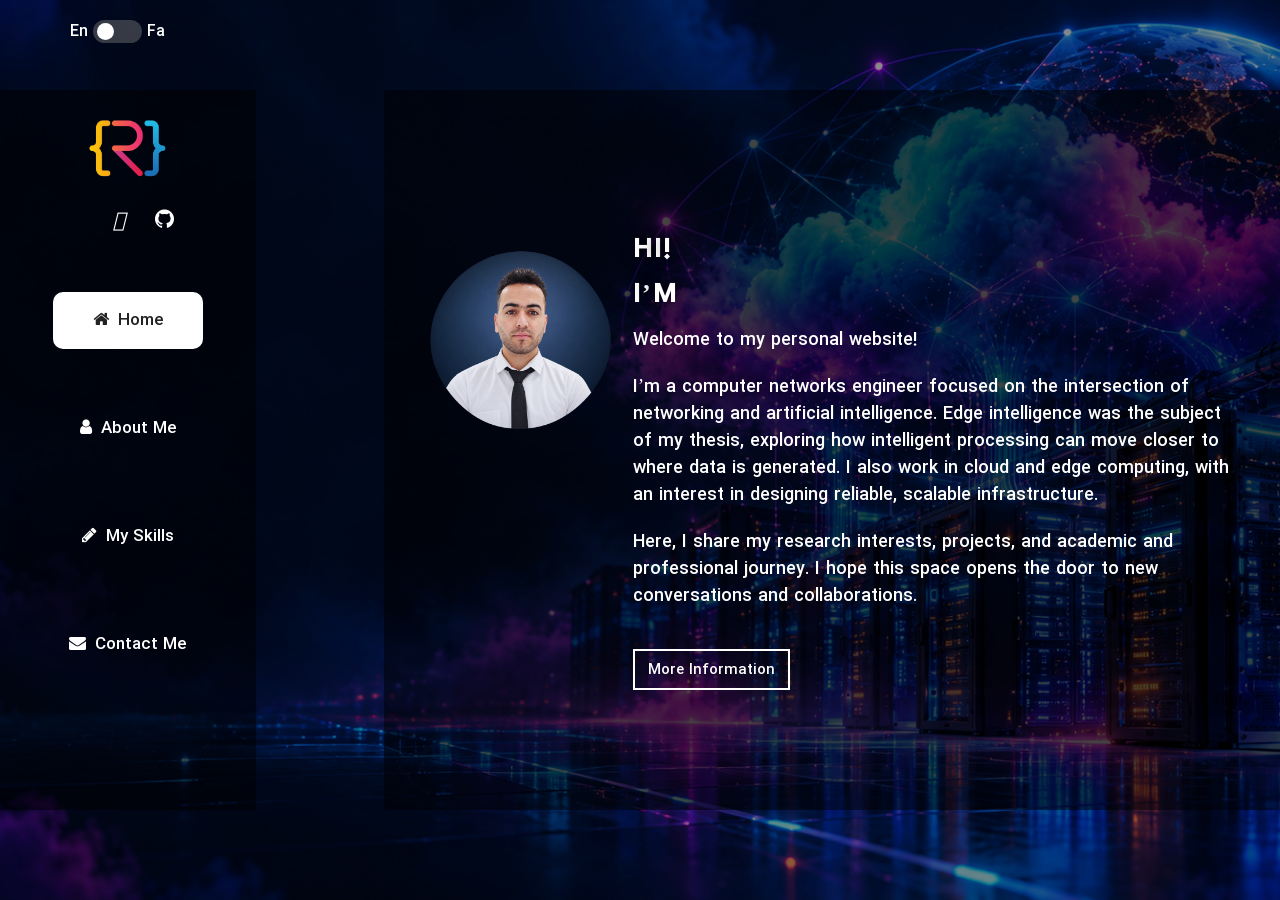
==== index.html @ 9a4eeeda "Publish bilingual personal website" ====
<!DOCTYPE html>
<html lang="en">
  <head>
    <meta charset="utf-8" />
    <meta http-equiv="X-UA-Compatible" content="IE=edge,chrome=1" />
    <title>Reza Mohammadvand</title>
    <meta name="description" content="The personal website of Reza Mohammadvand, a computer networks engineer focused on networking, artificial intelligence, cloud computing, and edge computing." />
    <meta name="author" content="Reza Mohammadvand">
    <meta name="keywords" content="web developer,web design,programmer,front end,reza mohammadvand,رضا محمدوند,طراحی وب ,توسعه دهنده وب ,مهندس کامپیوتر ,برنامه نویس ">
    <meta name="viewport" content="width=device-width, initial-scale=1" />
    <link rel="icon" href="img/Logo.png" />
    <link rel="stylesheet" href="Sample_works/07-jobboard/Icons/css/all.min.css" />
    <link rel="stylesheet" href="css/bootstrap.min.css" />
    <link rel="stylesheet" href="css/progresscircle.css">
    <link rel="stylesheet" href="css/bootstrap-theme.min.css" />
    <link rel="stylesheet" href="css/fontAwesome.css" />
    <link rel="stylesheet" href="css/templatemo-main.css" />
    <link rel="stylesheet" href="css/english.css" />
    <link href="https://fonts.googleapis.com/css?family=Open+Sans:300,400,600,700,800" rel="stylesheet"/>
    <script src="js/vendor/modernizr-2.8.3-respond-1.4.2.min.js"></script>
  </head>

  <body>

  <!-- Toggle switch -->
  <div class="lang-switch">
    <span>En</span><input type="checkbox" id="langToggle" /><label for="langToggle"></label><span>Fa</span>
  </div>

    <!-- start loading -->

    <div class="se-pre-con"></div>

    <!-- end loading -->

    <nav>
      <div class="logo">
        <img src="img/Logo.png" alt="" />
      </div>
      <div class="mini-logo">
        <img src="img/Logo.png" alt="" />
      </div>
      <div class="social-links">
        <a href="https://t.me/Reza1998_M" class="icon" target="_blank"><i class="fab fa-telegram-plane"></i></a>
        <!-- Instagram and Twitter links are temporarily disabled.
        <a href="https://www.instagram.com/programmer_reza" target="_blank" class="icon"><i class="fab fa-instagram"></i></a>
        <a href="https://twitter.com/Reza_1998M" class="icon" target="_blank"><i class="fab fa-twitter" ></i></a>
        -->
        <a href="https://www.linkedin.com/in/reza-mohammadvand" target="_blank" class="icon"><i class="fab fa-linkedin"></i></a>
        <a href="https://github.com/reza-mohammadvand" target="_blank" class="icon"><i class="fa fa-github" aria-hidden="true"></i></a>
      </div>
      <ul>
        <li>
          <a href="#1"><i class="fa fa-home"></i><span>Home</span></a>
        </li>
        <li>
          <a href="#2"><i class="fa fa-user"></i><span>About Me</span></a>
        </li>
        <li>
          <a href="#3"><i class="fa fa-pencil"></i><span>My Skills</span></a>
        </li>
        <!-- Portfolio navigation is temporarily disabled.
        <li>
          <a href="#4"><i class="fa fa-image"></i><span>Portfolio</span></a>
        </li>
        -->
        <li>
          <a href="#4">
            <i class="fa fa-envelope"></i><span>Contact Me</span></a>
        </li>
      </ul>
    </nav>

    <div class="slides">
      <div class="slide" id="1">
        <div class="content first-content">
          <div class="container-fluid">
            <div class="col-md-9 p-0">
              <h2 style="display: block;" class="typetext">Hi!</h2>
              <h2 class="typetext">I’m Reza Mohammadvand.</h2>
              <p>Welcome to my personal website!</p>
              <p>I’m a computer networks engineer focused on the intersection of networking and artificial intelligence. Edge intelligence was the subject of my thesis, exploring how intelligent processing can move closer to where data is generated. I also work in cloud and edge computing, with an interest in designing reliable, scalable infrastructure.</p>
              <p>Here, I share my research interests, projects, and academic and professional journey. I hope this space opens the door to new conversations and collaborations.</p>
              <div class="main-btn"><a href="#2">More Information</a></div>
            </div>
            <div  class="col-md-3">
              <div class="author-image">
                <img src="img/author_image.png" alt="reza mohammadvand" />
              </div>
            </div>
          </div>
        </div>
      </div>
      <div class="slide" id="2">
        <div class="content second-content">
          <div class="container-fluid">
            <div>
              <div class="left-content">
                <h3>About Me</h3>
                <p>Hi! I’m Reza Mohammadvand, a graduate with a Master’s degree in Computer Engineering, specializing in Computer Networks, from Iran University of Science and Technology. My interest in networking and IT infrastructure began during my undergraduate studies and gradually evolved as I delved into areas such as cloud computing and edge computing, shaping my professional path in this field.</p>
                <p>In recent years, I have focused on designing, implementing, and optimizing network infrastructures at various scales. From building cloud computing platforms and virtualization environments to designing resilient, secure, and scalable architectures for modern applications, I’ve always strived to analyze technical needs thoroughly and deliver effective solutions.</p>
                <p>My experience with edge computing architectures—especially those involving data processing close to the source—has allowed me to contribute meaningfully to systems requiring low latency and real-time responsiveness.</p>
                <p>My skills in network structure analysis, infrastructure design, familiarity with communication security concepts, and proficiency in network monitoring and resource management tools have enabled me to play an active role in various projects. Alongside my networking expertise, I also have solid experience in web development and programming, which I’ve applied in both experimental and practical projects. My background in software development has helped me align infrastructure solutions with software needs and user experience considerations.</p>
                <p>I hold a multidimensional perspective on distributed systems—from the network and protocol level to higher software layers—which has given me a deep understanding of the challenges in converging networking and cloud computing in scalable and real-time environments. From a research perspective, I have a sustained interest in areas such as the Internet of Things (IoT), 5G and 6G communications, Cloud-Edge convergence, and Digital Twins, and I continuously study these topics.                </p>
                <p>I believe that the combination of theoretical knowledge, hands-on experience, and a commitment to quality forms the foundation of professional service in the field of information technology. I always strive to uphold these principles in every aspect of my work.</p>
                <div class="finbyz-timeline">
                  <div class="seofy_module_time_line_vertical appear_anim">
                    <div id="time_line_5cf90ca818f641" class="time_line-item  item_show">
                      <div class="time_line-date_wrap">
                        <div class="seofy_hexagon">
                          <svg style=" fill: #ffa705;" xmlns="http://www.w3.org/2000/svg" viewBox="0 0 177.4 197.4">
                            <path d="M0,58.4v79.9c0,6.5,3.5,12.6,9.2,15.8l70.5,40.2c5.6,3.2,12.4,3.2,18,0l70.5-40.2c5.7-3.2,9.2-9.3,9.2-15.8V58.4 c0-6.5-3.5-12.6-9.2-15.8L97.7,2.4c-5.6-3.2-12.4-3.2-18,0L9.2,42.5C3.5,45.8,0,51.8,0,58.4z"></path>
                          </svg>
                        </div>
                        <div class="seofy_hexagon">
                          <svg style="filter: drop-shadow(4px 5px 4px rgba(255,167,5,0.3)); fill: #ffa705;" xmlns="http://www.w3.org/2000/svg" viewBox="0 0 177.4 197.4">
                            <path d="M0,58.4v79.9c0,6.5,3.5,12.6,9.2,15.8l70.5,40.2c5.6,3.2,12.4,3.2,18,0l70.5-40.2c5.7-3.2,9.2-9.3,9.2-15.8V58.4 c0-6.5-3.5-12.6-9.2-15.8L97.7,2.4c-5.6-3.2-12.4-3.2-18,0L9.2,42.5C3.5,45.8,0,51.8,0,58.4z"></path>
                          </svg>
                        </div>
                        <h4 class="time_line-date">2018</h4>
                      </div>
                      <div class="time_line-content">
                        <h5 class="time_line-title">Start of Bachelor's degree</h5>
                        <div class="time_line-descr">I started my Bachelor's degree in computer engineering - software major at Islamic Azad University - Dezful branch</div>
                      </div>
                    </div>
                    <div id="time_line_5cf90ca818fa82" class="time_line-item  item_show">
                      <div class="time_line-date_wrap">
                        <div class="seofy_hexagon">
                          <svg style="fill: #3224e9; " xmlns="http://www.w3.org/2000/svg" viewBox="0 0 177.4 197.4">
                            <path d="M0,58.4v79.9c0,6.5,3.5,12.6,9.2,15.8l70.5,40.2c5.6,3.2,12.4,3.2,18,0l70.5-40.2c5.7-3.2,9.2-9.3,9.2-15.8V58.4 c0-6.5-3.5-12.6-9.2-15.8L97.7,2.4c-5.6-3.2-12.4-3.2-18,0L9.2,42.5C3.5,45.8,0,51.8,0,58.4z"></path>
                          </svg>
                        </div>
                        <div class="seofy_hexagon">
                          <svg style="filter: drop-shadow(4px 5px 4px rgba(50,36,233,0.3)); fill: #3224e9;" xmlns="http://www.w3.org/2000/svg" viewBox="0 0 177.4 197.4">
                            <path d="M0,58.4v79.9c0,6.5,3.5,12.6,9.2,15.8l70.5,40.2c5.6,3.2,12.4,3.2,18,0l70.5-40.2c5.7-3.2,9.2-9.3,9.2-15.8V58.4 c0-6.5-3.5-12.6-9.2-15.8L97.7,2.4c-5.6-3.2-12.4-3.2-18,0L9.2,42.5C3.5,45.8,0,51.8,0,58.4z"></path>
                          </svg>
                        </div>
                        <h4 class="time_line-date">2019</h4>
                      </div>
                      <div class="time_line-content">
                        <h5 class="time_line-title">Web design</h5>
                        <div class="time_line-descr">I started my activity as a freelancer in website design</div>
                      </div>
                    </div>
                    <div id="time_line_5cf90ca818ffe5" class="time_line-item  item_show">
                      <div class="time_line-date_wrap"><div class="seofy_hexagon">
                        <svg style="fill: #ff5600;" xmlns="http://www.w3.org/2000/svg" viewBox="0 0 177.4 197.4">
                          <path d="M0,58.4v79.9c0,6.5,3.5,12.6,9.2,15.8l70.5,40.2c5.6,3.2,12.4,3.2,18,0l70.5-40.2c5.7-3.2,9.2-9.3,9.2-15.8V58.4 c0-6.5-3.5-12.6-9.2-15.8L97.7,2.4c-5.6-3.2-12.4-3.2-18,0L9.2,42.5C3.5,45.8,0,51.8,0,58.4z"></path>
                        </svg>
                      </div>
                      <div class="seofy_hexagon">
                        <svg style="filter: drop-shadow(4px 5px 4px rgba(255,86,0,0.3)); fill: #ff5600;" xmlns="http://www.w3.org/2000/svg" viewBox="0 0 177.4 197.4">
                          <path d="M0,58.4v79.9c0,6.5,3.5,12.6,9.2,15.8l70.5,40.2c5.6,3.2,12.4,3.2,18,0l70.5-40.2c5.7-3.2,9.2-9.3,9.2-15.8V58.4 c0-6.5-3.5-12.6-9.2-15.8L97.7,2.4c-5.6-3.2-12.4-3.2-18,0L9.2,42.5C3.5,45.8,0,51.8,0,58.4z"></path>
                        </svg>
                      </div>
                      <h4 class="time_line-date">2021</h4>
                    </div>
                    <div class="time_line-content">
                      <h5 class="time_line-title">Internship</h5>
                      <div class="time_line-descr">I completed a three-month internship in the information technology department of Dez Dam power plant, which was a good experience for me</div>
                    </div>
                  </div>
                  <div id="time_line_5cf90ca818ff" class="time_line-item  item_show">
                    <div class="time_line-date_wrap"><div class="seofy_hexagon">
                      <svg style=" fill: #717fe0;" xmlns="http://www.w3.org/2000/svg" viewBox="0 0 177.4 197.4">
                        <path d="M0,58.4v79.9c0,6.5,3.5,12.6,9.2,15.8l70.5,40.2c5.6,3.2,12.4,3.2,18,0l70.5-40.2c5.7-3.2,9.2-9.3,9.2-15.8V58.4 c0-6.5-3.5-12.6-9.2-15.8L97.7,2.4c-5.6-3.2-12.4-3.2-18,0L9.2,42.5C3.5,45.8,0,51.8,0,58.4z"></path>
                      </svg>
                    </div>
                    <div class="seofy_hexagon">
                      <svg style="filter: drop-shadow(4px 5px 4px rgba(50,36,233,0.3)); fill: #717fe0;" xmlns="http://www.w3.org/2000/svg" viewBox="0 0 177.4 197.4">
                        <path d="M0,58.4v79.9c0,6.5,3.5,12.6,9.2,15.8l70.5,40.2c5.6,3.2,12.4,3.2,18,0l70.5-40.2c5.7-3.2,9.2-9.3,9.2-15.8V58.4 c0-6.5-3.5-12.6-9.2-15.8L97.7,2.4c-5.6-3.2-12.4-3.2-18,0L9.2,42.5C3.5,45.8,0,51.8,0,58.4z"></path>
                      </svg>
                    </div>
                    <h4 class="time_line-date">2021</h4>
                  </div>
                  <div class="time_line-content">
                    <h5 class="time_line-title">Article publication</h5>
                    <div class="time_line-descr">Publication of the <a href="https://civilica.com/doc/1326481/" target="_blank">article</a> in the 13th International Conference on Information Technology, Computer and Telecommunications - Tbilisi</div>
                  </div>
                </div>
                <div id="time_line_5cf90ca818fe44" class="time_line-item  item_show">
                  <div class="time_line-date_wrap"><div class="seofy_hexagon">
                    <svg style=" fill: #12affe;" xmlns="http://www.w3.org/2000/svg" viewBox="0 0 177.4 197.4">
                      <path d="M0,58.4v79.9c0,6.5,3.5,12.6,9.2,15.8l70.5,40.2c5.6,3.2,12.4,3.2,18,0l70.5-40.2c5.7-3.2,9.2-9.3,9.2-15.8V58.4 c0-6.5-3.5-12.6-9.2-15.8L97.7,2.4c-5.6-3.2-12.4-3.2-18,0L9.2,42.5C3.5,45.8,0,51.8,0,58.4z"></path>
                    </svg>
                  </div>
                  <div class="seofy_hexagon">
                    <svg style="filter: drop-shadow(4px 5px 4px rgba(18,175,254,0.3)); fill: #12affe;" xmlns="http://www.w3.org/2000/svg" viewBox="0 0 177.4 197.4">
                      <path d="M0,58.4v79.9c0,6.5,3.5,12.6,9.2,15.8l70.5,40.2c5.6,3.2,12.4,3.2,18,0l70.5-40.2c5.7-3.2,9.2-9.3,9.2-15.8V58.4 c0-6.5-3.5-12.6-9.2-15.8L97.7,2.4c-5.6-3.2-12.4-3.2-18,0L9.2,42.5C3.5,45.8,0,51.8,0,58.4z"></path>
                    </svg>
                  </div>
                  <h4 class="time_line-date">2022</h4>
                </div>
                <div class="time_line-content">
                  <h5 class="time_line-title">End of Bachelor's degree</h5>
                  <div class="time_line-descr">I got my bachelor's degree from Islamic Azad University with a GPA of 17.75</div>
                </div>
              </div>
              <div id="time_line_5cf90ca81" class="time_line-item  item_show">
                <div class="time_line-date_wrap"><div class="seofy_hexagon">
                  <svg style=" fill: #d51c58;" xmlns="http://www.w3.org/2000/svg" viewBox="0 0 177.4 197.4">
                    <path d="M0,58.4v79.9c0,6.5,3.5,12.6,9.2,15.8l70.5,40.2c5.6,3.2,12.4,3.2,18,0l70.5-40.2c5.7-3.2,9.2-9.3,9.2-15.8V58.4 c0-6.5-3.5-12.6-9.2-15.8L97.7,2.4c-5.6-3.2-12.4-3.2-18,0L9.2,42.5C3.5,45.8,0,51.8,0,58.4z"></path>
                  </svg>
                </div>
                <div class="seofy_hexagon">
                  <svg style="filter: drop-shadow(4px 5px 4px rgba(50,36,233,0.3)); fill: #d51c58;" xmlns="http://www.w3.org/2000/svg" viewBox="0 0 177.4 197.4">
                    <path d="M0,58.4v79.9c0,6.5,3.5,12.6,9.2,15.8l70.5,40.2c5.6,3.2,12.4,3.2,18,0l70.5-40.2c5.7-3.2,9.2-9.3,9.2-15.8V58.4 c0-6.5-3.5-12.6-9.2-15.8L97.7,2.4c-5.6-3.2-12.4-3.2-18,0L9.2,42.5C3.5,45.8,0,51.8,0,58.4z"></path>
                  </svg>
                </div>
                <h4 class="time_line-date">2022</h4>
              </div>
              <div class="time_line-content">
                <h5 class="time_line-title">Start of Master's degree</h5>
                <div class="time_line-descr">I started my Master's degree in Computer Engineering - Computer Networks at Iran University of Science and Technology</div>
              </div>
            </div>
            <div id="time_line_5cf90ca818fe44222" class="time_line-item  item_show">
              <div class="time_line-date_wrap"><div class="seofy_hexagon">
                <svg style=" fill: #e212fe;" xmlns="http://www.w3.org/2000/svg" viewBox="0 0 177.4 197.4">
                  <path d="M0,58.4v79.9c0,6.5,3.5,12.6,9.2,15.8l70.5,40.2c5.6,3.2,12.4,3.2,18,0l70.5-40.2c5.7-3.2,9.2-9.3,9.2-15.8V58.4 c0-6.5-3.5-12.6-9.2-15.8L97.7,2.4c-5.6-3.2-12.4-3.2-18,0L9.2,42.5C3.5,45.8,0,51.8,0,58.4z"></path>
                </svg>
              </div>
              <div class="seofy_hexagon">
                <svg style="filter: drop-shadow(4px 5px 4px rgba(18,175,254,0.3)); fill: #e212fe;" xmlns="http://www.w3.org/2000/svg" viewBox="0 0 177.4 197.4">
                  <path d="M0,58.4v79.9c0,6.5,3.5,12.6,9.2,15.8l70.5,40.2c5.6,3.2,12.4,3.2,18,0l70.5-40.2c5.7-3.2,9.2-9.3,9.2-15.8V58.4 c0-6.5-3.5-12.6-9.2-15.8L97.7,2.4c-5.6-3.2-12.4-3.2-18,0L9.2,42.5C3.5,45.8,0,51.8,0,58.4z"></path>
                </svg>
              </div>
              <h4 class="time_line-date">2024</h4>
            </div>
            <div class="time_line-content">
              <h5 class="time_line-title">End of Master's degree</h5>
              <div class="time_line-descr">I got my Master's degree from Iran University of Science and Technology with a GPA of 17.66</div>
            </div>
          </div>
          <div id="time_line_5cf90ca81333" class="time_line-item  item_show">
            <div class="time_line-date_wrap"><div class="seofy_hexagon">
              <svg style=" fill: #00d81d;" xmlns="http://www.w3.org/2000/svg" viewBox="0 0 177.4 197.4">
                <path d="M0,58.4v79.9c0,6.5,3.5,12.6,9.2,15.8l70.5,40.2c5.6,3.2,12.4,3.2,18,0l70.5-40.2c5.7-3.2,9.2-9.3,9.2-15.8V58.4 c0-6.5-3.5-12.6-9.2-15.8L97.7,2.4c-5.6-3.2-12.4-3.2-18,0L9.2,42.5C3.5,45.8,0,51.8,0,58.4z"></path>
              </svg>
            </div>
            <div class="seofy_hexagon">
              <svg style="filter: drop-shadow(4px 5px 4px rgba(50,36,233,0.3)); fill: #00d81d;" xmlns="http://www.w3.org/2000/svg" viewBox="0 0 177.4 197.4">
                <path d="M0,58.4v79.9c0,6.5,3.5,12.6,9.2,15.8l70.5,40.2c5.6,3.2,12.4,3.2,18,0l70.5-40.2c5.7-3.2,9.2-9.3,9.2-15.8V58.4 c0-6.5-3.5-12.6-9.2-15.8L97.7,2.4c-5.6-3.2-12.4-3.2-18,0L9.2,42.5C3.5,45.8,0,51.8,0,58.4z"></path>
              </svg>
            </div>
            <h4 class="time_line-date">2025</h4>
          </div>
          <div class="time_line-content">
            <h5 class="time_line-title">Article publication</h5>
            <div class="time_line-descr">Publication of the <a href="https://ieeexplore.ieee.org/abstract/document/10967422" target="_blank">article</a> in the 29th International Computer Conference, Computer Society of Iran (CSICC)</div>
          </div>
        </div>
        <div id="time_line_5cf90ca813334" class="time_line-item  item_show">
          <div class="time_line-date_wrap"><div class="seofy_hexagon">
            <svg style=" fill: #6704c4;" xmlns="http://www.w3.org/2000/svg" viewBox="0 0 177.4 197.4">
              <path d="M0,58.4v79.9c0,6.5,3.5,12.6,9.2,15.8l70.5,40.2c5.6,3.2,12.4,3.2,18,0l70.5-40.2c5.7-3.2,9.2-9.3,9.2-15.8V58.4 c0-6.5-3.5-12.6-9.2-15.8L97.7,2.4c-5.6-3.2-12.4-3.2-18,0L9.2,42.5C3.5,45.8,0,51.8,0,58.4z"></path>
            </svg>
          </div>
          <div class="seofy_hexagon">
            <svg style="filter: drop-shadow(4px 5px 4px rgba(50,36,233,0.3)); fill: #6704c4;" xmlns="http://www.w3.org/2000/svg" viewBox="0 0 177.4 197.4">
              <path d="M0,58.4v79.9c0,6.5,3.5,12.6,9.2,15.8l70.5,40.2c5.6,3.2,12.4,3.2,18,0l70.5-40.2c5.7-3.2,9.2-9.3,9.2-15.8V58.4 c0-6.5-3.5-12.6-9.2-15.8L97.7,2.4c-5.6-3.2-12.4-3.2-18,0L9.2,42.5C3.5,45.8,0,51.8,0,58.4z"></path>
            </svg>
          </div>
          <h4 class="time_line-date">2025</h4>
        </div>
        <div class="time_line-content">
          <h5 class="time_line-title">IT Specialist</h5>
          <div class="time_line-descr">I have been working as an IT Specialist at <a href="https://mehrinvest.ir/" target="_blank">Mehr Investment Company</a> since August 2025</div>
        </div>
      </div>
      <div id="time_line_publication_2026" class="time_line-item item_show">
        <div class="time_line-date_wrap"><div class="seofy_hexagon">
          <svg style="fill: #00bfa6;" xmlns="http://www.w3.org/2000/svg" viewBox="0 0 177.4 197.4">
            <path d="M0,58.4v79.9c0,6.5,3.5,12.6,9.2,15.8l70.5,40.2c5.6,3.2,12.4,3.2,18,0l70.5-40.2c5.7-3.2,9.2-9.3,9.2-15.8V58.4 c0-6.5-3.5-12.6-9.2-15.8L97.7,2.4c-5.6-3.2-12.4-3.2-18,0L9.2,42.5C3.5,45.8,0,51.8,0,58.4z"></path>
          </svg>
        </div>
        <div class="seofy_hexagon">
          <svg style="filter: drop-shadow(4px 5px 4px rgba(0,191,166,0.3)); fill: #00bfa6;" xmlns="http://www.w3.org/2000/svg" viewBox="0 0 177.4 197.4">
            <path d="M0,58.4v79.9c0,6.5,3.5,12.6,9.2,15.8l70.5,40.2c5.6,3.2,12.4,3.2,18,0l70.5-40.2c5.7-3.2,9.2-9.3,9.2-15.8V58.4 c0-6.5-3.5-12.6-9.2-15.8L97.7,2.4c-5.6-3.2-12.4-3.2-18,0L9.2,42.5C3.5,45.8,0,51.8,0,58.4z"></path>
          </svg>
        </div>
        <h4 class="time_line-date">2026</h4>
      </div>
      <div class="time_line-content">
        <h5 class="time_line-title">Article publication</h5>
        <div class="time_line-descr">Publication of the <a href="https://link.springer.com/article/10.1007/s10586-026-06380-7" target="_blank" rel="noopener noreferrer">article</a> in Cluster Computing</div>
      </div>
    </div>
          </div>
                </div>
              </div>
              <div class="main-btn"><a href="#3">My Skills</a></div>
            </div>
          </div>
        </div>
      </div>
      <div class="slide" id="3">
        <div class="content third-content">
          <div class="container-fluid">
            <div class="skill-item">
              <div class="skill-info">
                <img src="img/ccna.png" alt="ccna">
                <p>CCNA</p>
                </div>
            </div>
            <div class="skill-item">
              <div class="skill-info">
                <img src="img/MCSA.png" alt="MCSA">
                <p>MCSA</p>
                </div>
            </div>
            <div class="skill-item">
              <div class="skill-info" style="top: 23px;">
                <img src="img/cloud.png" alt="cloud">
                <p>Cloud Computing</p>
                </div>
            </div>
            <div class="skill-item">
              <div class="skill-info ">
                <img src="img/openstack.png" alt="openstack">
                <p>Open Stack</p>
                </div>
            </div>
            <div class="skill-item">
              <div class="skill-info ">
                <img src="img/linux.png" alt="linux">
                <p>Linux</p>
                </div>
            </div>

            <div class="skill-item">
              <div class="skill-info">
                <img src="img/ml.png" alt="Machine Learning">
                <p>Machine Learning</p>
                </div>
            </div>
            <div class="skill-item">
              <div class="skill-info">
                <img src="img/python.png" alt="python">
                <p>Python</p>
                </div>
            </div>
            <div class="skill-item">
              <div class="skill-info " style="	left: 60px;" >
                <img src="img/html&css.png" alt="html&css">
                <p>HTML & CSS</p>
                </div>
              </div>
            <div class="skill-item">
              <div class="skill-info">
                <img src="img/js.png" alt="javascript">
                <p>Java Script</p>
                </div>
            </div>
            <div class="skill-item">
              <div class="skill-info">
                <img src="img/jquery.png" alt="jquery">
                <p>JQuery</p>
                </div>
            </div>
            <div class="skill-item">
              <div class="skill-info">
                <img src="img/react.png" alt="react">
                <p>React</p>
                </div>
            </div>
          </div>    
         
        <div class="btns">          
          <div class="resume-btn"><a href="img/resume.pdf" target="_blank">Download Resume</a></div>
          <!-- <div class="main-btn"><a href="#4">Portfolio</a></div> -->
</div>
        </div>
      </div>
      <!-- Portfolio section is temporarily disabled.
      <div class="slide" id="4">
        <div class="content fourth-content">
          <div class="container-fluid">
            <div class="lightboxgallery-gallery clearfix">
              <div class="lightboxgallery-gallery-item" >
                <div class="light">
                  <p>Coffee Shop</p>
                  <p>Sample site designed for a coffee shop
                  </p>
                  <a class="loacal-pic" href="img/post-big-1.jpg"><i class="fa fa-angle-double-right" aria-hidden="true"></i>See more</i></a>
                  <a href=""><i class="fa fa-angle-double-right" aria-hidden="true"></i>GitHub link</a>
                </div>
                <div>
                  <img src="img/post-1.jpg" title="coffe-shop" alt="coffe-shop">
                </div>
              </div>
              <div class="lightboxgallery-gallery-item">
                <div class="light">
                  <p>Building Architecture</p>
                   <p>Sample site designed for building architecture services
                   </p>
                  <a href="Sample_works/05-Architecure/index.html" target="_blank"><i class="fa fa-angle-double-right" aria-hidden="true"></i>See more</a>
                  <a  href="https://github.com/reza-mohammadvand/Web-Design-Portfolios/tree/main/Architectural%20services"><i class="fa fa-angle-double-right" aria-hidden="true"></i>GitHub link</a>
                </div>
                <div>
                  <img src="img/Post-2.png" title="architecture" alt="architecture">
                </div>
              </div>
              <div class="lightboxgallery-gallery-item" >
                <div class="light">
                  <p>Restaurant</p>
                  <p>An example of a website designed for a restaurant
                  </p>
                  <a class="loacal-pic" href="img/Post-big-3.png"><i class="fa fa-angle-double-right" aria-hidden="true"></i>See more</a>
                  <a href=""><i class="fa fa-angle-double-right" aria-hidden="true"></i>GitHub link</a>
                </div>
                <div>
                  <img src="img/Post-3.png" title="resturant" alt="resturant">
                </div>
              </div>
              <div class="lightboxgallery-gallery-item"  >
                <div class="light">
                  <p>Employment Institute</p>
                  <p>Sample site designed for job search services
                  </p>
                  <a href="Sample_works/07-jobboard/index.html" target="_blank"><i class="fa fa-angle-double-right" aria-hidden="true"></i>See more</a>
                  <a href="https://github.com/reza-mohammadvand/Web-Design-Portfolios/tree/main/Job-Search%20Service"><i class="fa fa-angle-double-right" aria-hidden="true"></i>GitHub link</a>
                </div>
                <div>
                  <img src="img/Post-4.png" title="job-board" alt="job-board">
                </div>
              </div>
              <div class="lightboxgallery-gallery-item" >
                <div class="light">
                  <p>Sports News</p>
                  <p>An example of a site designed for sports news
                  </p>
                  <a href="Sample_works/08-Soccer/index.html" target="_blank"><i class="fa fa-angle-double-right" aria-hidden="true"></i>See more</a>
                  <a href="https://github.com/reza-mohammadvand/Web-Design-Portfolios/tree/main/Sport%20News"><i class="fa fa-angle-double-right" aria-hidden="true"></i>GitHub link</a>
                </div>
                <div>
                  <img src="img/Post-5.png" title="sport-news" alt="sport-news">
                </div>
              </div>
              <div class="lightboxgallery-gallery-item"  >
                <div class="light">
                  <p>Barbershop</p>
                  <p>An example of a site designed for booking a hair salon
                  </p>
                  <a href="Sample_works/09-barber/index.html" target="_blank"><i class="fa fa-angle-double-right" aria-hidden="true"></i>See more</a>
                  <a href="https://github.com/reza-mohammadvand/Web-Design-Portfolios/tree/main/Barber%20Services"><i class="fa fa-angle-double-right" aria-hidden="true"></i>GitHub link</a>
                </div>
                <div>
                  <img src="img/Post-6.png" title="barber-shop" alt="barber-shop">
                </div>
              </div>
              <div class="lightboxgallery-gallery-item" >
                <div class="light">
                  <p>Restaurant</p>
                  <p>An example of a website designed for a restaurant
                  </p>
                  <a href="Sample_works/10-tasteit/index.html" target="_blank"><i class="fa fa-angle-double-right" aria-hidden="true"></i>See more</a>
                  <a href="https://github.com/reza-mohammadvand/Web-Design-Portfolios/tree/main/Resturant"><i class="fa fa-angle-double-right" aria-hidden="true"></i>GitHub link</a>
                </div>
                <div>
                  <img src="img/Post-7.png" title="resturant" alt="resturant">
                </div>
              </div>
              <div class="lightboxgallery-gallery-item"  >
                <div class="light">
                  <p>Digital Shop</p>
                  <p>Sample site designed for digital Shop
                  </p>
                  <a href="Sample_works/11-electro/index.html" target="_blank"><i class="fa fa-angle-double-right" aria-hidden="true"></i>See more</a>
                  <a href="https://github.com/reza-mohammadvand/Web-Design-Portfolios/tree/main/Electronic%20Shop"><i class="fa fa-angle-double-right" aria-hidden="true"></i>GitHub link</a>
                </div>
                <div>
                  <img src="img/Post-8.jpg" title="digital" alt="digital">
                </div>
              </div>
              <div class="lightboxgallery-gallery-item" >
                <div class="light">
                  <p>Online Shop</p>
                  <p>An example of a site designed for an online Shop
                  </p>
                  <a href="Sample_works/12-Shop/index.html" target="_blank"><i class="fa fa-angle-double-right" aria-hidden="true"></i>See more</a>
                  <a href=""><i class="fa fa-angle-double-right" aria-hidden="true"></i>GitHub link</a>
                </div>
                <div>
                  <img src="img/Post-9.jpg" title="market" alt="market">
                </div>
              </div>
              <div class="lightboxgallery-gallery-item"  >
                <div class="light">
                  <p>Pedia Shop</p>
                  <p>Sample site designed for Pedia Shop
                  </p>
                  <a class="loacal-pic" href="img/Post-big-10.jpg"><i class="fa fa-angle-double-right" aria-hidden="true"></i>See more</a>
                  <a href="https://github.com/reza-mohammadvand/Web-Design-Portfolios/tree/main/Online%20Shop"><i class="fa fa-angle-double-right" aria-hidden="true"></i>GitHub link</a>
                </div>
                <div>
                  <img src="img/Post-10.jpg" title="pediashop" alt="pediashop">
                </div>
              </div>
              <div class="lightboxgallery-gallery-item" >
                <div class="light">
                  <p>Online Shop</p>
                  <p>An example of a site designed for an online Shop with React technology
                  </p>
                  <a href="Sample_works/13-Shop(2)/index.html" target="_blank"><i class="fa fa-angle-double-right" aria-hidden="true"></i>See more</a>
                  <a href="https://github.com/reza-mohammadvand/React-Shop"><i class="fa fa-angle-double-right" aria-hidden="true"></i>GitHub link</a>
                </div>
                <div>
                  <img src="img/Post-11.jpg" title="market" alt="market">
                </div>
              </div>
              <div class="lightboxgallery-gallery-item" >
                <div class="light">
                  <p>Link Plus Company</p>
                  <p>Sample site designed for Link Plus company, in three languages
                  </p>
                  <a href="https://linkplusco.com/" target="_blank"><i class="fa fa-angle-double-right" aria-hidden="true"></i>See more</a>
                  <a href="https://github.com/reza-mohammadvand/Web-Design-Portfolios/tree/main/Link%20Plus"><i class="fa fa-angle-double-right" aria-hidden="true"></i>GitHub link</a>
                </div>
                <div>
                  <img src="img/Post-12.jpg" title="market" alt="market">
                </div>
              </div>
          </div>
          </div>
        </div>
      </div>
      -->
      <div class="slide" id="4">
        <div class="content fifth-content">
          <div class="container-fluid">
            <div class="col-md-12">
              <div class="social-icons">
                <div class="info">
                  <div class="address">
                    <i class="fas fa-map-marker-alt"></i>
                    <h4>Address : </h4>
                    <p>Iran - Tehran</p>
                  </div>
                  <div class="email">
                    <i class="fas fa-envelope"></i>
                    <h4>Email :</h4>
                    <p><a href="mailto:r.mohammadvand98@gmail.com">reza_mohammadvand@alumni.iust.ac.ir</a></p>
                  </div>
                  <div class="phone">
                    <i class="fas fa-phone"></i>
                    <h4>Phone Number :</h4>
                    <p><a href="tel:989167808596">+989167808596</a></p>
                  </div>
                  <div class="social-net">
                    <h4 style="width: 100%;"> Follow Me : </h4>
                    <a href="https://t.me/Reza1998_M" class="icon" target="_blank"><i class="fab fa-telegram-plane"></i></a>
                      <!-- Instagram and Twitter links are temporarily disabled.
                      <a href="https://www.instagram.com/programmer_reza" target="_blank" class="icon"><i class="fab fa-instagram"></i></a>
                      <a href="https://twitter.com/Reza_1998M" class="icon" target="_blank"><i class="fab fa-twitter" ></i></a>
                      -->
                      <a href="https://www.linkedin.com/in/reza-mohammadvand" target="_blank" class="icon"><i class="fab fa-linkedin"></i></a>
                      <a href="https://github.com/reza-mohammadvand" target="_blank" class="icon"><i style="font-size: 20px;" class="fa fa-github" aria-hidden="true"></i></a>
                  </div>
                    </div>
              </div>
          
            </div>
          </div>
        </div>
      </div>
    </div>

    <script src="https://ajax.googleapis.com/ajax/libs/jquery/1.11.2/jquery.min.js"></script>
    <script>
      window.jQuery ||
        document.write(
          '<script src="js/vendor/jquery-1.11.2.min.js"><\/script>'
        );
    </script>

    <script src="js/main.js"></script>

    <script type="text/javascript">
      $(document).ready(function () {
        // navigation click actions
        $(".scroll-link").on("click", function (event) {
          event.preventDefault();
          var sectionID = $(this).attr("data-id");
          scrollToID("#" + sectionID, 750);
        });
        // scroll to top action
        $(".scroll-top").on("click", function (event) {
          event.preventDefault();
          $("html, body").animate({ scrollTop: 0 }, "slow");
        });
        // mobile nav toggle
        $("#nav-toggle").on("click", function (event) {
          event.preventDefault();
          $("#main-nav").toggleClass("open");
        });
      });
      // scroll function
      function scrollToID(id, speed) {
        var offSet = 0;
        var targetOffset = $(id).offset().top - offSet;
        var mainNav = $("#main-nav");
        $("html,body").animate({ scrollTop: targetOffset }, speed);
        if (mainNav.hasClass("open")) {
          mainNav.css("height", "1px").removeClass("in").addClass("collapse");
          mainNav.removeClass("open");
        }
      }
      if (typeof console === "undefined") {
        console = {
          log: function () {},
        };
      }
    </script>
    <script src="js/progresscircle.js"></script>
  </body>
</html>
---- css/progresscircle.css ----
/**
 * Inspiration for this project found at:
 * https://markus.oberlehner.net/blog/pure-css-animated-svg-circle-chart
 * 1. The `reverse` animation direction plays the animation backwards
 *    which makes it start at the stroke offset 100 which means displaying
 *    no stroke at all and animating it to the value defined in the SVG
 *    via the inline `stroke-dashoffset` attribute.
 * 2. Rotate by -90 degree to make the starting point of the
 *    stroke the top of the circle.
 * 3. Using CSS transforms on SVG elements is not supported by Internet Explorer
 *    and Edge, use the transform attribute directly on the SVG element as a
 * .  workaround.
 */

.circle-chart {
  width: 150px;
  height: 150px;
}

.circle-chart__circle {
  stroke: #00acc1;
  stroke-width: 2;
  stroke-linecap: square;
  fill: none;
  animation: circle-chart-fill 2s reverse; /* 1 */ 
  transform: rotate(-90deg); /* 2, 3 */
  transform-origin: center; /* 4 */
}

/**
 * 1. Rotate by -90 degree to make the starting point of the
 *    stroke the top of the circle.
 * 2. Scaling mirrors the circle to make the stroke move right
 *    to mark a positive chart value.
 * 3. Using CSS transforms on SVG elements is not supported by Internet Explorer
 *    and Edge, use the transform attribute directly on the SVG element as a
 * .  workaround.
 */

.circle-chart__circle--negative {
  transform: rotate(-90deg) scale(1,-1); /* 1, 2, 3 */
}

.circle-chart__background {
  stroke: #efefef;
  stroke-width: 2;
  fill: none; 
}

.circle-chart__info {
  animation: circle-chart-appear 2s forwards;
  opacity: 0;
  transform: translateY(0.3em);
}

.circle-chart__percent {
  alignment-baseline: central;
  text-anchor: middle;
  font-size: 8px;
}

.circle-chart__subline {
    alignment-baseline: central;
    text-anchor: middle;
    font-size: 3px;
}

.success-stroke {
  stroke: #00C851;
}

.warning-stroke {
  stroke: #ffbb33;
}

.danger-stroke {
  stroke: #ff4444;
}

@keyframes circle-chart-fill {
  to { stroke-dasharray: 0 100; }
}

@keyframes circle-chart-appear {
  to {
    opacity: 1;
    transform: translateY(0);
  }
}
---- css/templatemo-main.css ----
/* 

Moonlight Template 

https://templatemo.com/tm-512-moonlight

*/

@font-face {
	font-family: iyekan;
	src: url("../fonts/iyekan/IRANYekanMedium.ttf");
	font-weight: normal;
  }

a:focus,
a:focus-visible {
	border: none !important;
	outline: none !important;
}


@keyframes seq-preloader {
  50% {
    opacity: 1;
  }
  
  100% {
    opacity: 0;
  }
}

.wrap{
	padding-left: 3px;
	animation: border 1s 5 alternate;
}
@keyframes border {
	0%{
		border-left: 0.08em solid #666;
	}
	50%{
		border-left: 0;
	}
	100%{
		border-left: 0.08em solid #666;
	}
}
#text2{
	display: none;
}

.seq-preloader {
  background: white;
  visibility: visible;
  opacity: 1;
  position: absolute;
  z-index: 9999;
  height: 100%;
  width: 100%;
  top: 0;
  left: 0;
  right: 0;
  bottom: 0;
}

.seq-preloader.seq-preloaded {
  opacity: 0;
  visibility: hidden;
  transition: visibility 0s .5s, opacity .5s;
}

.seq-preload-indicator {
  overflow: visible;
  position: relative;
  top: 50%;
  left: 50%;
  transform: translate(-50%, -50%);
}

.seq-preload-circle {
  display: inline-block;
  height: 12px;
  width: 12px;
  fill: #7a7a7a;
  opacity: 0;
  animation: seq-preloader 1.25s infinite;
}

.seq-preload-circle-2 {
  animation-delay: .15s;
}

.seq-preload-circle-3 {
  animation-delay: .3s;
}

.seq-preload-indicator-fallback {
  width: 42px;
  overflow: visible;
}

.seq-preload-indicator-fallback .seq-preload-circle {
  width: 8px;
  height:8px;
  background-color: #f4f4f4;
  border-radius: 100%;
  opacity: 1;
  display: inline-block;
  vertical-align: middle;
}

.seq-preload-indicator-fallback .seq-preload-circle-2 {
  margin-left: 3px;
  margin-right: 3px;
  width: 12px;
  height: 12px;
}

.seq-preload-indicator-fallback .seq-preload-circle-3 {
  width: 16px;
  height: 16px;
}


/* MAIN CSS */

@-webkit-keyframes fill {
  0% {
    width: 0%;
    height: 1px;
  }
  50% {
    width: 100%;
    height: 1px;
  }
  100% {
    width: 100%;
    height: 100%;
    background: #fff;
  }
}
@keyframes fill {
  0% {
    width: 0%;
    height: 1px;
  }
  50% {
    width: 100%;
    height: 1px;
  }
  100% {
    width: 100%;
    height: 100%;
    background: #fff;
  }
}
@-webkit-keyframes fillColour {
  0% {
    color: #fff;
  }
  50% {
    color: #fff;
  }
  100% {
    color: #333;
  }
}
@keyframes fillColour {
  0% {
    color: #fff;
  }
  50% {
    color: #fff;
  }
  100% {
    color: #333;
  }
}
* {
  margin: 0;
  padding: 0;
  -webkit-box-sizing: border-box;
  box-sizing: border-box;
  font-family: "iyekan";

}

html {
	overflow: hidden;
}

body {
  overflow: hidden;
  font-size: 100%;
}

nav {
	top: 10vh;
	bottom: 10vh;
  	text-align: center;
  	background: rgba(0, 0, 0, 0.5);
  	position: fixed;
  	z-index: 100;
  	height: 80vh;
  	right: 0;
  	width: 20%;
  	font-weight: 300;
  	font-size: 1rem;
}


nav ul li a {
	font-size: 18px;
}

nav .mini-logo {
	display: none;
}

nav .logo {
    margin-top: 25px;
    padding: 0px 20px;
    margin-bottom: 12px;
}

nav .logo img {
	max-width: 40%;
	overflow-y: hidden;
}

nav ul {
	margin-top: 20px;
  	list-style-type: none;
  	height: 48vh;
  	display: -webkit-box;
  	display: -ms-flexbox;
  	display: flex;
  	-webkit-box-orient: vertical;
  	-webkit-box-direction: normal;
    -ms-flex-direction: column;
    flex-direction: column;
  	-ms-flex-pack: distribute;
    justify-content: space-around;
}

nav a:not(.icon) {
  color: #fff;
}
nav a:not(.icon) {
	border-radius: 10px;
	text-decoration: none!important;
    font-size: 17px;
    -webkit-transition: color 2s, background 1s;
    transition: color 2s, background 1s;
    padding: 16px 0px;
    width: 150px;
    position: relative;
    z-index: 0;
    display: inline-block;
}
nav a:not(.icon) i{
margin-left: 9px;
}
nav a.active {
  background-color: #fff;
  color: #232323;
}
nav a:not(.icon)::before {
  content: "";
  position: absolute;
  height: 0%;
  width: 0%;
  bottom: 0;
  left: 0;
  opacity: 1;
  z-index: -1;
}
nav a:not(.icon):hover {
	border-radius: 10px;
	text-decoration: none;
  -webkit-animation: fillColour 0.7s forwards ease-in-out;
          animation: fillColour 0.7s forwards ease-in-out;
}
nav a:not(.icon):hover::before {
	border-radius: 10px;

  -webkit-animation: fill 0.7s forwards ease-in-out;
          animation: fill 0.7s forwards ease-in-out;
  opacity: 1;
}
nav a.active:hover {
    text-decoration: none;
    -webkit-animation: unset;
    animation: unset;
}


.slides {
  width: 600vw;
  height: 100vh;
  -webkit-transition: -webkit-transform 0.8s ease;
  transition: -webkit-transform 0.8s ease;
  transition: transform 0.8s ease;
  transition: transform 0.8s ease, -webkit-transform 0.8s ease;
}
.slides .slide {
  height: 100vh;
  width: 100vw;
  float: left;
  text-align: center;
  background-size: cover;
}
.slides .slide::before {
    left: 0;
    position: absolute;
    z-index: 0;
    content: '';
    width: 100%;
    height: 100%;
    background-color: #0000002f;
}
.slides .slide .content {
    display: flex;
    flex-direction: column;
    justify-content: space-around;
    z-index: 2;
    overflow-y: scroll;
    position: relative;
    width: 70%;
    height: 80%;
    top: 10%;
    bottom: 10%;
    background: rgba(0, 0, 0, 0.5);
}
.content::-webkit-scrollbar {
  width: 5px;
  height: 8px;
  background-color: rgba(0, 0, 0, 0.5);
}
/* Add a thumb */
.content::-webkit-scrollbar-thumb {
    background: rgba(250, 250, 250, 0.5);
}

.slides .slide:nth-child(1) {
  background-position: center;
  background-image: url(../img/first_bg.png);
}
.slides .slide:nth-child(2) {
  background-image: url(../img/second_bg.png);
}
.slides .slide:nth-child(2)::before {
    background-color: transparent;
}
.slides .slide:nth-child(3) {
  background-position: center;
  background-image: url(../img/forth_bg.jpeg);
}
.slides .slide:nth-child(4) {
  background-position: center;
  background-image: url(../img/third_bg.png);
 }
.slides .slide:nth-child(5) {
  background-position: center;
  background-image: url(../img/fifth_bg.jpg);
}
.slides .slide:nth-child(6) {
  background-position: center;
  background-image: url(../img/fourth_bg.jpg);
}
.slides .slide img {
  width: 100%;
}

.first-content .container-fluid .col-md-9{
	margin-top: 25px;
}
.main-btn a:hover ,.resume-btn a:hover {
	background-color: #fff;
	color: #232323!important;
}


.first-content {
	padding: 0 20px;
    display: flex;
    text-align: right;
    align-items: center;
}

.first-content .author-image img {
  margin-top: 40px;
  border-radius: 30px;
  width: 100%;
  overflow: hidden;
  float: left;
  margin-left: 10px;
}

.first-content h2 {
    font-weight: 700;
    color: #fff;
    font-size: 26px;
    display: inline-block;
    padding-bottom: 10px;
    margin-bottom: 7px;
    margin-top: 0px;
}

.first-content p {
  color: #fff;
  font-size: 18px;
  font-weight: 300;
  line-height: 27px;
  margin-bottom: 20px;
  text-align: right;
}

.first-content em {
	font-style: normal;
	font-weight: 600;
}

.first-content .main-btn {
  margin-top: 20px;
	display: inline-block;
	margin-right: 15px;
}

.first-content .main-btn a {
	display: inline-block;
	border: 2px solid #fff;
	padding: 8px 13px;
	font-size: 15px;
	color: #fff;
	text-decoration: none;
	transition: all 0.5s;
	transition: all 0.5s;
}

.first-content .fb-btn {
	display: inline-block;
}

.first-content .fb-btn a {
	display: inline-block;
	background-color: #fff;
	border: 2px solid #fff;
	padding: 8px 15px;
	font-size: 13px;
	text-transform: uppercase;
	color: #232323;
	text-decoration: none;
	transition: all 0.5s;
}

.first-content .fb-btn a:hover {
	color: #fff;
	background-color: transparent;
}


.second-content .container-fluid {
	padding-right: 0px;
	padding-left: 0px;
}

.second-content .container-fluid .col-md-6 {
	padding-right: 0px;
	padding-left: 0px;
}

.second-content .right-image img {
	max-width: 100%;
	min-width: 100%;
	overflow: hidden;
	float: right;
}

.second-content .left-content {
	padding: 60px 130px;
	text-align: right;
}

.second-content h3 {
	font-size: 33px;
	color: #fff;
	display: inline-block;
	padding-bottom: 10px;
	margin-bottom: 20px;
	margin-top: 0px;
}

.second-content p {
  line-height: 27px !important;
  font-size: 18px;
  color: rgb(189, 189, 189);
}
.second-content h4 {
	font-size: 22px;
    color: #fff;
    margin-top: 4px;
}

.second-content a {
	color: #fff;
	text-decoration: underline;
}

.second-content .main-btn a {
	margin-bottom: 40px;
	display: inline-block;
    border: 2px solid #fff;
	padding: 8px 26px;
	font-size: 15px;
    color: #fff;
    text-decoration: none;
    transition: all 0.5s;
}


.third-content {
	text-align: left;
	padding: 30px;
}

.third-content .container-fluid {
	padding: 0 60px;
	display: flex;
	justify-content: center;
	align-items: center;
	flex-wrap: wrap;
	padding-right: 7.5px;
	padding-left: 7.5px;
}
.third-content .main-btn,.third-content .resume-btn{
	display: flex;
	justify-content: center;
}
.third-content .btns{
	display: flex;
	justify-content: center;
	align-items: center;
}
.third-content .main-btn a,.third-content .resume-btn a {
	display: inline-block;
	border: 2px solid #fff;
	margin: 0 15px;
	padding: 8px 26px;
	font-size: 15px;
	text-transform: uppercase;
	color: #fff;
	text-decoration: none;
	transition: all 0.5s;
}


.skill-item{
	margin-bottom: 60px;
	width:200px;
	position: relative;
	text-align: center;
}
.skill-item:hover .skill-info img{
	transform: scale(1.1);
}
.skill-info{
  display: flex;
      flex-direction: column;
      justify-content: space-between;
      align-items: center;
      height: 130px;
}
.skill-info p{
	margin: 0;
    font-weight: 600;
    font-size: 15px;
    color: #fff;
}
.skill-info p:last-child{
	font-size:17px;
	margin-top: 7px;
}
.skill-info img{
	width: 130px !important;
	transition: all 0.3s linear;
}

.circle-chart {
    width: 150px;
    height: 150px;
}
.circle-chart__background {
	stroke: rgba(97, 97, 97, 0.623);
}
.success-stroke {
    stroke:#717fe0 ;
}
.skill-item g{
	display: none;
}
  
  input {
	color: #000;
  }




.finbyz-timeline{
	margin-top: 60px;
}
  .seofy_module_time_line_vertical {
  position: relative;
  z-index: 1;
  padding: 70px 0; }
  .seofy_module_time_line_vertical:before {
    content: '';
    position: absolute;
    z-index: -1;
    height: 81%;
    width: 2px;
    left: 50%;
    top: 10%;
    margin-left: -1px;
    background: #fff;
}
  .seofy_module_time_line_vertical.appear_anim .time_line-item .time_line-date {
  -webkit-transform: translateX(-20%);
  -moz-transform: translateX(-20%);
  -ms-transform: translateX(-20%);
  -o-transform: translateX(-20%);
  transform: translateX(-20%);
  opacity: 0; }
  .seofy_module_time_line_vertical.appear_anim .time_line-item .seofy_hexagon {
  opacity: 0; }
  .seofy_module_time_line_vertical.appear_anim .time_line-item .time_line-content {
  -webkit-transform: translateX(20%);
  -moz-transform: translateX(20%);
  -ms-transform: translateX(20%);
  -o-transform: translateX(20%);
  transform: translateX(20%);
  opacity: 0; }
  .seofy_module_time_line_vertical.appear_anim .time_line-item:nth-child(even) .time_line-date {
  -webkit-transform: translateX(20%);
  -moz-transform: translateX(20%);
  -ms-transform: translateX(20%);
  -o-transform: translateX(20%);
  transform: translateX(20%); }
  .seofy_module_time_line_vertical.appear_anim .time_line-item:nth-child(even) .time_line-content {
  -webkit-transform: translateX(-20%);
  -moz-transform: translateX(-20%);
  -ms-transform: translateX(-20%);
  -o-transform: translateX(-20%);
  transform: translateX(-20%); }
  .seofy_module_time_line_vertical .time_line-item {
  display: -webkit-box;
  display: -webkit-flex;
  display: -moz-box;
  display: -ms-flexbox;
  display: flex;
  -webkit-box-align: center;
  -webkit-align-items: center;
  -moz-box-align: center;
  -ms-flex-align: center;
  align-items: center;
  margin-bottom: 40px;
  -webkit-transition: opacity 0.5s;
  -o-transition: opacity 0.5s;
  -moz-transition: opacity 0.5s;
  transition: opacity 0.5s; }
  .seofy_module_time_line_vertical .time_line-item:last-child {
  margin-bottom: 0; }
  .seofy_module_time_line_vertical .time_line-item:nth-child(even) {
  -webkit-box-orient: horizontal;
  -webkit-box-direction: reverse;
  -webkit-flex-direction: row-reverse;
  -moz-box-orient: horizontal;
  -moz-box-direction: reverse;
  -ms-flex-direction: row-reverse;
  flex-direction: row-reverse; }
  .seofy_module_time_line_vertical .time_line-item:nth-child(even) .time_line-date_wrap {
  margin-right: -webkit-calc( 50% - 10px);
  margin-right: -moz-calc( 50% - 10px);
  margin-right: calc( 50% - 10px);
  margin-left: 50px; }
  .seofy_module_time_line_vertical .time_line-item:nth-child(even) .time_line-date {
  right: auto;
  left: 100%;
  padding-left: 50px;
  padding-right: 0; }
  .seofy_module_time_line_vertical .time_line-item:nth-child(even) .time_line-image {
  left: 0;
  right: auto; }
  .seofy_module_time_line_vertical .time_line-item:nth-child(even) .time_line-content {
  text-align: right; }
  .seofy_module_time_line_vertical .time_line-item:nth-child(even) .time_line-content:before {
  left: auto;
  right: 0; }
  .seofy_module_time_line_vertical .seofy_hexagon{
	position:absolute;
	top:0;
	z-index:-1;
  }
  .seofy_module_time_line_vertical .time_line-item:nth-child(even) .seofy_hexagon {
  left: auto;
  right: 0; }
  .seofy_module_time_line_vertical .time_line-item.item_active .seofy_hexagon:nth-child(2) {
  -webkit-transform: scale(2);
  -moz-transform: scale(2);
  -ms-transform: scale(2);
  -o-transform: scale(2);
  transform: scale(2); }
  .seofy_module_time_line_vertical .time_line-item.item_show .time_line-content, .seofy_module_time_line_vertical .time_line-item.item_show:nth-child(even) .time_line-content {
  opacity: 1;
  -webkit-transform: translateX(0);
  -moz-transform: translateX(0);
  -ms-transform: translateX(0);
  -o-transform: translateX(0);
  transform: translateX(0); }
  .seofy_module_time_line_vertical .time_line-item.item_show .seofy_hexagon, .seofy_module_time_line_vertical .time_line-item.item_show:nth-child(even) .seofy_hexagon {
  opacity: 1; }
  .seofy_module_time_line_vertical .time_line-item.item_show .time_line-date, .seofy_module_time_line_vertical .time_line-item.item_show:nth-child(even) .time_line-date {
  opacity: 1;
  -webkit-transform: translateX(0);
  -moz-transform: translateX(0);
  -ms-transform: translateX(0);
  -o-transform: translateX(0);
  transform: translateX(0); }
  .seofy_module_time_line_vertical .time_line-date_wrap {
  position: relative;
  z-index: 1;
  margin-left: -webkit-calc( 50% - 10px);
  margin-left: -moz-calc( 50% - 10px);
  margin-left: calc( 50% - 10px);
  margin-right: 50px; }
  .seofy_module_time_line_vertical .seofy_hexagon {
  height: 22px;
  width: 20px;
  -webkit-transition: opacity 0.8s;
  -o-transition: opacity 0.8s;
  -moz-transition: opacity 0.8s;
  transition: opacity 0.8s; }
  .seofy_module_time_line_vertical .seofy_hexagon:first-child {
  position: relative;
  z-index: 0; }
  .seofy_module_time_line_vertical .seofy_hexagon:nth-child(2) svg {
  fill: #ffffff !important; }
  .seofy_module_time_line_vertical .time_line-date {
  position: absolute;
  z-index: 1;
  top: 0;
  right: 100%;
  padding-right: 50px;
  font-size: 24px;
  font-weight: 700;
  line-height: 20px;
  white-space: nowrap;
  -webkit-transition: 0.3s;
  -o-transition: 0.3s;
  -moz-transition: 0.3s;
  transition: 0.3s; }
  .seofy_module_time_line_vertical .time_line-content {
  position: relative;
  z-index: 1;
  padding: 15px 30px;
  width: 100%;
  -webkit-box-shadow: 7px 5px 30px 0 rgba(72, 73, 121, 0.15);
  -moz-box-shadow: 7px 5px 30px 0 rgba(72, 73, 121, 0.15);
  box-shadow: 7px 5px 30px 0 rgba(72, 73, 121, 0.15);
  -webkit-border-radius: 4px;
  -moz-border-radius: 4px;
  border-radius: 4px;
  background: #ffffff30;
  overflow: hidden;
  -webkit-transition: 0.4s;
  -o-transition: 0.4s;
  -moz-transition: 0.4s;
  transition: 0.4s; }
  .seofy_module_time_line_vertical .time_line-content:before {
  content: '';
  position: absolute;
  z-index: 1;
  width: 4px;
  height: 100%;
  left: 0;
  top: 0; }
  .seofy_module_time_line_vertical .time_line-image {
  position: absolute;
  z-index: -1;
  right: 0;
  top: 0; }
  .time_line-descr a{
    font-size: 17px;
    font-weight: bold;
	color: #717fe0;
	text-decoration: none;
  transition: all 0.3s linear;
  }
  .seofy_module_time_line_vertical .time_line-title {
  font-size: 17px;
  line-height: 24px;
  font-weight: 700;
  margin-bottom: 8px; }
  .seofy_module_time_line_vertical .time_line-descr {
	font-size: 14px;
  line-height: 24px; }
  .seofy_module_time_line_vertical .time_line-item:hover .time_line-content {
  -webkit-transform: translateX(5px);
  -moz-transform: translateX(5px);
  -ms-transform: translateX(5px);
  -o-transform: translateX(5px);
  transform: translateX(5px);
  background: #ffffff30; }
  .seofy_module_time_line_vertical .time_line-item:hover .time_line-date {
  -webkit-transform: translateX(-5px);
  -moz-transform: translateX(-5px);
  -ms-transform: translateX(-5px);
  -o-transform: translateX(-5px);
  transform: translateX(-5px); }
  .seofy_module_time_line_vertical .time_line-item:hover:nth-child(even) .time_line-content {
  -webkit-transform: translateX(-5px);
  -moz-transform: translateX(-5px);
  -ms-transform: translateX(-5px);
  -o-transform: translateX(-5px);
  transform: translateX(-5px); }
  .seofy_module_time_line_vertical .time_line-item:hover:nth-child(even) .time_line-date {
  -webkit-transform: translateX(5px);
  -moz-transform: translateX(5px);
  -ms-transform: translateX(5px);
  -o-transform: translateX(5px);
  transform: translateX(5px); }
  .seofy_module_time_line_vertical .time_line-item:hover.item_active .seofy_hexagon:nth-child(2) {
  -webkit-animation: pulse_hexagon_active 2s infinite;
  -moz-animation: pulse_hexagon_active 2s infinite;
  -o-animation: pulse_hexagon_active 2s infinite;
  animation: pulse_hexagon_active 2s infinite; }
  .seofy_module_time_line_vertical .time_line-item:hover .seofy_hexagon:nth-child(2) {
  -webkit-animation: pulse_hexagon 2s infinite;
  -moz-animation: pulse_hexagon 2s infinite;
  -o-animation: pulse_hexagon 2s infinite;
  animation: pulse_hexagon 2s infinite; }
  @-webkit-keyframes pulse_hexagon {
  0% {
  -webkit-transform: scale(1);
  transform: scale(1); }
  70% {
  -webkit-transform: scale(2);
  transform: scale(2); }
  100% {
  -webkit-transform: scale(1);
  transform: scale(1); } }
  @-moz-keyframes pulse_hexagon {
  0% {
  -moz-transform: scale(1);
  transform: scale(1); }
  70% {
  -moz-transform: scale(2);
  transform: scale(2); }
  100% {
  -moz-transform: scale(1);
  transform: scale(1); } }
  @-o-keyframes pulse_hexagon {
  0% {
  -o-transform: scale(1);
  transform: scale(1); }
  70% {
  -o-transform: scale(2);
  transform: scale(2); }
  100% {
  -o-transform: scale(1);
  transform: scale(1); } }
  @keyframes pulse_hexagon {
  0% {
  -webkit-transform: scale(1);
  -moz-transform: scale(1);
  -o-transform: scale(1);
  transform: scale(1); }
  70% {
  -webkit-transform: scale(2);
  -moz-transform: scale(2);
  -o-transform: scale(2);
  transform: scale(2); }
  100% {
  -webkit-transform: scale(1);
  -moz-transform: scale(1);
  -o-transform: scale(1);
  transform: scale(1); } }
  @-webkit-keyframes pulse_hexagon_active {
  0% {
  -webkit-transform: scale(2);
  transform: scale(2); }
  30% {
  -webkit-transform: scale(1);
  transform: scale(1); }
  100% {
  -webkit-transform: scale(2);
  transform: scale(2); } }
  @-moz-keyframes pulse_hexagon_active {
  0% {
  -moz-transform: scale(2);
  transform: scale(2); }
  30% {
  -moz-transform: scale(1);
  transform: scale(1); }
  100% {
  -moz-transform: scale(2);
  transform: scale(2); } }
  @-o-keyframes pulse_hexagon_active {
  0% {
  -o-transform: scale(2);
  transform: scale(2); }
  30% {
  -o-transform: scale(1);
  transform: scale(1); }
  100% {
  -o-transform: scale(2);
  transform: scale(2); } }
  @keyframes pulse_hexagon_active {
  0% {
  -webkit-transform: scale(2);
  -moz-transform: scale(2);
  -o-transform: scale(2);
  transform: scale(2); }
  30% {
  -webkit-transform: scale(1);
  -moz-transform: scale(1);
  -o-transform: scale(1);
  transform: scale(1); }
  100% {
  -webkit-transform: scale(2);
  -moz-transform: scale(2);
  -o-transform: scale(2);
  transform: scale(2); } }
  #time_line_5cf90ca818f641 .time_line-date{
  color: #ffa705;
  }#time_line_5cf90ca818f641 .time_line-content:before{
  background: #ffa705;
  }
  #time_line_5cf90ca818fa82 .time_line-date{
  color: #3224e9;
  }#time_line_5cf90ca818fa82 .time_line-content:before{
  background: #3224e9;
  }  
  #time_line_5cf90ca818ff .time_line-date{
  color: #717fe0;
  }#time_line_5cf90ca818ff .time_line-content:before{
  background: #717fe0;
  }
  #time_line_5cf90ca818fe44222 .time_line-date{
  color: #e212fe;
  }#time_line_5cf90ca818fe44222 .time_line-content:before{
  background: #e212fe;
  }
  #time_line_5cf90ca81333 .time_line-date{
    color: #00d81d;
    }#time_line_5cf90ca81333 .time_line-content:before{
    background: #00d81d;
    }
    #time_line_5cf90ca813334 .time_line-date{
      color: #6704c4;
      }
      #time_line_5cf90ca813334 .time_line-content:before{
        background: #6704c4;
        }
  #time_line_publication_2026 .time_line-date{
  color: #00bfa6;
  }#time_line_publication_2026 .time_line-content:before{
  background: #00bfa6;
  }
  #time_line_5cf90ca818fe44 .time_line-date{
  color: #12affe;
  }#time_line_5cf90ca818fe44 .time_line-content:before{
  background: #12affe;
  }
  #time_line_5cf90ca818ffe5 .time_line-date{
  color: #ff5600;
  }#time_line_5cf90ca818ffe5 .time_line-content:before{
  background: #ff5600;
  }
   #time_line_5cf90ca81 .time_line-date{
  color: #d51c58;
  }#time_line_5cf90ca81 .time_line-content:before{
  background: #d51c58;
  } 
  .extended-parallax {
  position: absolute;
  z-index: -1;
  width: 100%; }
  .extended-parallax img{
	max-width:100%;
  }
  @media only screen and (max-width: 767px) {
	.seofy_module_time_line_vertical:before {
  left: 45px; }
  .seofy_module_time_line_vertical .time_line-date_wrap {
  margin-left: 35px !important;
  margin-right: 35px !important; }
  .seofy_module_time_line_vertical .time_line-date {
  padding: 0 !important;
  right: 100% !important;
  left: auto !important; }
  .seofy_module_time_line_vertical .time_line-content {
  text-align: left !important; }
  .seofy_module_time_line_vertical .time_line-content:before {
  left: 0 !important;
  right: auto !important; }
  .seofy_module_time_line_vertical .time_line-item {
  -webkit-box-orient: horizontal !important;
  -webkit-box-direction: normal !important;
  -webkit-flex-direction: row !important;
  -moz-box-orient: horizontal !important;
  -moz-box-direction: normal !important;
  -ms-flex-direction: row !important;
  flex-direction: row !important; }
  .seofy_module_time_line_vertical .time_line-date {
  -webkit-transform: rotate3d(0, 0, 1, -90deg) !important;
  -moz-transform: rotate3d(0, 0, 1, -90deg) !important;
  transform: rotate3d(0, 0, 1, -90deg) !important; }
  .seofy_module_time_line_vertical.appear_anim .time_line-date {
  -webkit-transform: translateX(-20%) rotate3d(0, 0, 1, -90deg) !important;
  -moz-transform: translateX(-20%) rotate3d(0, 0, 1, -90deg) !important;
  transform: translateX(-20%) rotate3d(0, 0, 1, -90deg) !important; }
  .seofy_module_time_line_vertical.appear_anim .time_line-content {
  -webkit-transform: translateX(20%) !important;
  -moz-transform: translateX(20%) !important;
  -ms-transform: translateX(20%) !important;
  -o-transform: translateX(20%) !important;
  transform: translateX(20%) !important; }
  .seofy_module_time_line_vertical.appear_anim .time_line-item.item_show .time_line-date {
  -webkit-transform-origin: top;
  -moz-transform-origin: top;
  -ms-transform-origin: top;
  -o-transform-origin: top;
  transform-origin: top;
  -webkit-transform: translate(15px, -9px) rotate3d(0, 0, 1, -90deg) !important;
  -moz-transform: translate(15px, -9px) rotate3d(0, 0, 1, -90deg) !important;
  transform: translate(15px, -9px) rotate3d(0, 0, 1, -90deg) !important;
  width: 100px;
  white-space: normal; }
  .seofy_module_time_line_vertical.appear_anim .time_line-item.item_show .time_line-content {
  -webkit-transform: translateX(0) !important;
  -moz-transform: translateX(0) !important;
  -ms-transform: translateX(0) !important;
  -o-transform: translateX(0) !important;
  transform: translateX(0) !important; }
  .seofy_module_time_line_vertical .time_line-item:hover .time_line-content {
  -webkit-transform: translateX(5px) !important;
  -moz-transform: translateX(5px) !important;
  -ms-transform: translateX(5px) !important;
  -o-transform: translateX(5px) !important;
  transform: translateX(5px) !important; }
  .seofy_module_time_line_vertical .time_line-item.item_show:hover .time_line-content {
  -webkit-transform: translateX(5px) !important;
  -moz-transform: translateX(5px) !important;
  -ms-transform: translateX(5px) !important;
  -o-transform: translateX(5px) !important;
  transform: translateX(5px) !important; }
  }
  
  /* Make things perty */
  html {  height: 100%;}
  body { font-family: 'Source Sans Pro', Helvetica, Arial, sans-serif;  background-color: #0d0d0d; color: #fff; height: 100%; text-align: center;}
  h1, h2{ margin: 0; text-transform: uppercase;text-shadow: 0 0 0.5em black;}
  h2 { font-weight: 300}
  input { border: 1px solid #666; background: #333; color: #fff; padding: 0.5em; box-shadow: none; outline: none !important; margin: 1em  auto; text-align: center;}


.fourth-content {
	padding:30px 5px;
}

.fourth-content .container-fluid {
	padding-right: 15px;
	padding-left: 15px;
}

.fourth-content .container-fluid .col-md-4 {
	padding-right: 0px;
	padding-left: 0px;
}

.fourth-content .item {
	margin: 10px;
}

.fourth-content .item img {
	max-width: 100%;
	overflow: hidden;
}

.fourth-content .item .thumb {
	position: relative;
}

.fourth-content .item .hover-effect {
	text-align: left;
	position: absolute;
	color: #fff;
	background-color: rgba(0,0,0,0.8);
	bottom: 0;
	top: 0;
	left: 0;
	right: 0;
	opacity: 0;
	visibility: hidden;
	transition: all 0.8s;
}

.fourth-content .item:hover .hover-effect {
	opacity: 1;
	visibility: visible;
}

.fourth-content .item .hover-effect .hover-content {
	transform: translateY(-50%);
    position: absolute;
    text-align: right;
    width: 100%;
    top: 50%;
    left: 0;
    padding: 28px;
}
.container-fluid .warning{
	direction: rtl;
	    display: flex;
    justify-content: center;
    color: #fff;
    font-size: 13px;
    align-items:center;
    margin-bottom: 10px;
    margin-top: 15px;
}
.container-fluid .warning img{
	width:30px;
	margin-left: 10px;
}
.container-fluid .warning p{
margin: 0;
}
.fourth-content .item .hover-effect h2 {
	font-size: 18px;
	text-transform: uppercase;
	font-weight: 700;
	color: #fff;
	border-bottom: 1px solid #fff;
	display: inline-block;
	padding-bottom: 10px;
	margin-bottom: 10px;
	margin-top: 0px;
}

.fourth-content .item .hover-effect p {
	font-size: 14px;
	text-transform: uppercase;
	line-height: 22px;
	padding-bottom: 0px;
	margin-bottom: 0px;
}



.fifth-content .container-fluid {
	padding-left: 0px;
	padding-right: 0px;
}

.fifth-content #map {
	padding: 0px 0px 0px 50px;
	width: 100%;
}

.fifth-content #contact {
	padding: 25px;
}

.fifth-content input {
	text-align: right;
  border-radius: 0px;
  padding-left: 15px;
  font-size: 13px;
  font-weight: 300;
  color: #fff;
  background-color: rgba(250, 250, 250, 0.15);
  outline: none;
  border: none;
  box-shadow: none;
  line-height: 40px;
  height: 40px;
  width: 100%;
  margin: 0px 0 19px;
}

.fifth-content textarea {
  border-radius: 0px;
  text-align: right;
  padding-left: 15px;
  padding-top: 10px;
  font-size: 13px;
  font-weight: 300;
  color: #fff;
  background-color: rgba(250, 250, 250, 0.15);
  outline: none;
  border: none;
  box-shadow: none;
  height: 205px;
  max-height: 220px;
  width: 100%;
  max-width: 100%;
  margin-bottom: 25px;
}

.fifth-content button {
	max-width: 100%;
	width: 100%;
    display: inline-block;
	border: 2px solid #fff;
	padding: 6px 15px;
    font-size: 17px;
	color: #fff;
	text-decoration: none;
	background-color: transparent;
	border-radius: 0px;
	transition: all 0.5s;
}

.fifth-content button:hover {
	color: #232323;
	background-color: #fff;
}

.footer .content {
	left: 30%;
	width: 70%;
	max-width: 70%;
	position: absolute;
	bottom: 0;
	right: 0;
	display: inline-block;
}

.footer .content p {
	text-align: center;
	font-size: 13px;
	color: #fff;
	margin-bottom: 20px;
}

.footer .content p a {
	color: #aaa;
	text-decoration: none;
}


.social-links{
	width: 100%;
	display: flex;
	justify-content: center;
}
.social-links a{
	display: inline-block;
	padding: 10px 10px;
	font-size: 22px;
	margin: 0 5px;
	color:#fff;
	transition: all 0.3s linear;
}
.social-links a:hover{
text-decoration: none;
color: #717fe0;
}
.social-icons {
padding:50px 0px 0px 50px;
}
.social-icons .info {
    width: 100%;
}

.social-net{
	margin-top: 20px;
display: flex;
flex-wrap: wrap;
width: 100%;
text-align: right;
justify-content: flex-end;
float: right;

}
.social-net .icon{
	margin: 20px 3px 0;
}
.social-net i{
margin-bottom: 17px;
}
.social-icons .info i,.social-net i {
	background: #fff;
	float: right;
	margin-left: 15px;
	font-size: 16px;
    color: #717fe0;
    width: 38px;
    height: 38px;
    display: flex;
    justify-content: center;
    align-items: center;
    border-radius: 50px;
    transition: all 0.3s ease-in-out;
}
.social-icons .info h4 {
	padding-top: 7px;
	text-align: right;
	margin-top: 0;
    font-size: 19px;
    font-weight: 600;
	color: #fff;
	
}
.first-content .container-fluid {
	padding-left: 0px;
	padding-right: 0;
}
.social-icons .info p {
	color: rgb(155, 155, 155);
	text-align: right;
    padding: 0 0 10px 0px;
    font-size: 14px;
}
.social-icons .info p a{
	color: unset;
}
.social-icons .info p a:hover{
	text-decoration: none;
}
.social-icons .info .email:hover i,.social-net i:hover , .social-icons .info .address:hover i, .social-icons .info .phone:hover i,.social-icons .info a:hover i {
    background: #717fe0;
    color: #fff;
}

.no-js #loader {
	display: none;
  }
  .js #loader {
	display: block;
	position: absolute;
	left: 100px;
	top: 0;
  }
  .se-pre-con {
	position: fixed;
	left: 0px;
	top: 0px;
	width: 100%;
	height: 100%;
	z-index: 9999;
	background: url("../img/Preload.gif") center no-repeat rgb(14,30,47);
  }

/* REPONSIVE */
@media (max-width: 1500px) {
  .lightboxgallery-gallery-item .light {
    padding: 10px;
  }
  .lightboxgallery-gallery-item .light p:first-child {
    font-size: 13px;
    padding-bottom: 7px;
    margin-bottom: 7px;
  }
  .lightboxgallery-gallery-item {
    font-size: 12px;
  }
  .lightboxgallery-gallery-item a {
    margin-bottom: 4px;
  }
}
@media (max-width: 1200px) {


.first-content .container-fluid {
  align-items: center;
  display: flex;
  flex-flow: column-reverse;
  
}
.social-links a {
  font-size: 19px;
  margin: 0 -2px;

}
.lightboxgallery-gallery-item .light {
  padding: 10px;
}
.lightboxgallery-gallery-item .light p:first-child {
  font-size: 10px;
  padding-bottom: 5px;
  margin-bottom: 5px;
}
.lightboxgallery-gallery-item {
  font-size: 9px;
}
.container-fluid .col-md-3{
  width: 35%;
}
}

@media (max-width: 991px) {
  .container-fluid .col-md-3 {
    width: 45%;
}
	nav a:not(.icon) {
		width: 135px;
	}
	.fifth-content .container-fluid {
		padding: 25px;
    flex-direction: column-reverse !important;
	}
	.social-icons {
		 padding:0;
	}

	nav .logo img {
		max-width: 50%;
	}
	nav a:not(.icon) {
		padding: 8px 0;	
	}
	nav .logo {
		margin-top: 20px;
		margin-bottom: 5px;
	}
	.social-links a {
		padding: 5px 5px;
    margin: 0 2px;
		font-size: 17px;
	}

	.first-content {
		text-align: center;
		padding-top: 75px;
	}

	.first-content .author-image img {
		float: none;
		margin-right: 0px;
		margin-left: 0;
		margin-bottom: 30px;
	}

	.third-content .first-section {
		border-bottom: 1px solid rgba(250,250,250,0.3);
		padding-bottom: 45px;
		margin-bottom: 45px;
	}

	.third-content .first-section .left-content {
		margin-right: 0px;
		margin-bottom: 30px;
	}

	.third-content .first-section .right-image {
		margin-left: 0px;
	}

	.third-content .second-section .right-content {
		margin-left: 0px;
		margin-top: 30px;
	}


	.third-content .second-section .left-image {
		margin-right: 0px;
	}

	.fifth-content #map {
		padding: 0px 0px 0px 30px;
		
	}

	.fifth-content #contact {
    padding: 0;
    margin-bottom: 30px;
  	}
  .seofy_module_time_line_vertical .time_line-content {
    padding: 0px 20px;
  }
  .second-content .left-content {
    padding: 60px 40px;
}
.finbyz-timeline {
  width: 100%;
}
.lightboxgallery-gallery-item .light {
  padding: 7px;
}
.lightboxgallery-gallery-item .light p:first-child {
  font-size: 8px;
  padding-bottom: 5px;
  margin-bottom: 5px;
}
.lightboxgallery-gallery-item .light p {
  font-size: 8px;
  padding-bottom: 5px;
  margin-bottom: 0px;
}
.lightboxgallery-gallery-item {
  font-size: 9px;
}
.lightboxgallery-gallery-item a {
  font-size: 7px;
  margin-bottom: 1px;

}

}

@media (max-width: 749px) {

  .author-image{
    margin-top: 0;
  }
  .first-content .author-image img {
    margin-top: -60px;
  }
	.lightboxgallery-gallery-item {
		width:45%
	}
	.first-content .container-fluid {
		padding-top: 85px;
	}
	nav a:not(.icon) {
		text-align: center;
		width: 49px;;
	}
	nav a:not(.icon) i {
		margin-right: 0 !important;
	}
	.first-content h2 {
		font-size: 22px;
	}
  .lang-switch {
    left: 20px !important;
  }
	.social-links{
		display: none;
	}
  nav a:not(.icon) i {
    margin-right: 0;
  }
	nav {
		width: 12%;
	}
  .slides .slide .content {
    width: 80%;
  }
	nav .logo {
		display: none;
	}

	nav .mini-logo {
		margin-top: 17px;
		display: block;
	}
	nav .mini-logo img {
		width: 50%;
	}
	nav ul {
		text-align: center;
	}


	nav ul li span {
		display: none;
	}

	nav ul li i {
		width: 20px;
		height: 20px;
		line-height: 20px;
		text-align: center;
	}

	.first-content {
		padding: 30px 5px;
	}

	.first-content .main-btn {
		display: inline-block;
		margin-right: 0px;
		margin-bottom: 15px;
	}

	.second-content .left-content {
		padding: 30px;
	}

	.fourth-content .item .hover-effect h2 {
		font-size: 15px;
	}
  .social-icons .info p{
    width: 90% !important;
    margin-left: 52px;
  }
  .circle-chart {
    width: 90px;
    height: 110px;
}

	.skill-info p {
		font-size: 9px;
	}
	.skill-info p:last-child {
		font-size: 12px;
	}
  .third-content .container-fluid .skill-item:first-child .skill-info {
    left: 31px !important;
	}
  .third-content .container-fluid .skill-item:nth-child(15) .skill-info {
    left: 33px !important;
	}
	.skill-info {
    top: 28px;
    left: 38px ;
	}


nav{
	display: flex;
flex-direction: column;
justify-content: center;
}

}

@media(max-width:540px) {
  .third-content .container-fluid {
    padding: 30px
  }
  .slides .slide img {
    margin-bottom: 10px;
}
  .skill-info {
    margin-bottom: 35px;
    width: 110px;
height: 90px;
}
.skill-item {
  width: 110px;
  margin-bottom: 0;

}
  .first-content .author-image img {
    margin-top: -10px;
  }
  .container-fluid .col-md-3 {
    width: 60%;
}
  .social-icons .info p{
    margin-left: 34px;
  }
  .social-icons .info i, .social-net i {
    width: 30px;
    font-size: 13px;
    height: 30px;
    margin-right: 9px !important;
  }
  .social-icons .info h4 {

    font-size: 15px;
  }
  .seofy_module_time_line_vertical .time_line-title {
    font-size: 14px;
  }
  .lang-switch {
    font-size: 13px !important;
  }
  .seofy_module_time_line_vertical .time_line-descr {
    font-size: 11px;
    line-height: 18px;
}
  .lang-switch label {

    width: 32px!important;
    height: 15px!important;
  }
  .lang-switch label:after {
    top: 4px!important;
    left: 4px!important;
    width: 10px!important;
    height: 10px!important;

  }
	.fifth-content button{
		font-size: 14px;
	}
	.lightboxgallery-gallery-item {
		width:90%;
		margin:10px 0
	}
	.lightboxgallery-modal{
		width:90%!important;
	}
	.fifth-content #map {
		padding: 0;
	}
.fifth-content #map {
	display: flex;
    flex-direction: column;
}
.social-net{
	flex-direction: row;
	width: 100%;
    justify-content: center;
}
#map iframe{
	width: 100% !important;

}
	.second-content h4 {
		font-size: 19px;
	}
	.second-content h3 {
		font-size: 27px;
	}
	.slides .slide .content,content .second-content {
		width: 75%;
	}
	nav {
		width: 17%;
	}
	.first-content {
		padding-top: 95px;
	}
.first-content h2 {
	font-size: 18px;
}
.container-fluid .warning{
font-size: 10px;
}
.third-content .main-btn a, .third-content .resume-btn a {
    padding: 8px 19px;
    font-size: 14px;
}
.lightboxgallery-gallery-item .light {
  padding: 7px;
}
.lightboxgallery-gallery-item .light p:first-child {
  font-size: 13px;
  padding-bottom: 5px;
  margin-bottom: 5px;
}
.lightboxgallery-gallery-item .light p {
  font-size: 12px;
  padding-bottom: 5px;
  margin-bottom: 0px;
}
.lightboxgallery-gallery-item {
  font-size: 9px;
}
.lightboxgallery-gallery-item a {
  font-size: 11px;
  margin-bottom: 1px;

}
}


@media(max-width: 450px) {

  .first-content .container-fluid {
    padding-top: 0px;
}
  .lightboxgallery-gallery-item .light {
    padding: 7px;
  }
  .lightboxgallery-gallery-item .light p:first-child {
    font-size: 8px;
    padding-bottom: 5px;
    margin-bottom: 5px;
  }
  .lightboxgallery-gallery-item .light p {
    font-size: 8px;
    padding-bottom: 5px;
    margin-bottom: 0px;
  }
  .lightboxgallery-gallery-item {
    font-size: 9px;
  }
  .lightboxgallery-gallery-item a {
    font-size: 7px;
    margin-bottom: 1px;
  
  }
  .seofy_module_time_line_vertical .time_line-title {
    font-size: 10px !important;
    line-height: 16px;
  }
  .seofy_module_time_line_vertical .time_line-descr {
    font-size: 9px;
    margin-bottom: 5px;
    line-height: 18px;
}
.third-content .main-btn a, .third-content .resume-btn a {
  padding: 6px 13px;
  font-size: 11px;
}

	.lightboxgallery-gallery-item .light p:first-child {
		font-size: 12px;
    padding-bottom: 6px;
    margin-bottom: 2px;
	}
	.lightboxgallery-gallery-item .light p:last-child {
		font-size: 10px;
		line-height: 18px;
	}
	.lightboxgallery-gallery-item .light {
		padding: 10px;
	}
	.third-content .btns {
		flex-direction: column;
	}
	.lightboxgallery-gallery-item {
		width:100%
	}
	.fourth-content .item .hover-effect p {
		font-size: 10px;
	}

	.third-content .container-fluid {
		justify-content: center;
	}
	
	.third-content {
	 padding: 0px;
	}
	.third-content .main-btn a,.third-content .resume-btn a {
		padding: 6px 22px;
		font-size: 12px;
		margin: 12px 0;
	}
	.third-content .main-btn a{
	padding: 6px 25px;
	}

	.second-content h3 {
		font-size: 21px;
	}
	.second-content p {
		font-size: 12px;
	}
  .third-content .main-btn a, .third-content .resume-btn a {
    padding: 4px 13px !important;
    font-size: 9px;
    margin: 7px 0;
}
	.first-content .main-btn a {
		padding: 6px 11px;
		font-size: 11px;
	}
	.second-content h4 {
		font-size: 15px;
	}
	.first-content h2 {
		font-size:13px;
		padding-top: 0px;
	}
	.first-content p {
		font-size: 13px;
	}
	.second-content .main-btn a {
		padding: 6px 16px;
		font-size: 12px;
	}

	.slides .slide .content {
		width: 75%;
	}
	nav {
		width: 20%;
	}
	nav ul {
		margin-top: 30px;
	}
	nav a:not(.icon) {
	  	padding: 12px 0px;
	}
	.fifth-content .container-fluid {
		padding: 15px;
	}
	.fifth-content .container-fluid .col-md-6{
		padding: 0 22px 0px 0px;
	}
	.fifth-content .container-fluid .col-md-6 .col-md-12{
		padding: 0;
	}
	.social-icons .info i, .social-net i {
		font-size: 13px;
		width: 30px;
		height: 30px;
	}
	.social-icons .info h4 {
		padding-top: 7px;
		font-size: 16px;
	}
}

input[type=checkbox]{
	height: 0;
	width: 0;
	visibility: hidden;
}

label {
    cursor: pointer;
    text-indent: -9999px;
    width: 49px;
    height: 23px;
    background: #8080806b;
    display: block;
    border-radius: 100px;
    position: relative;
}

label:after {
	margin-top: -2px;
    content: '';
    position: absolute;
    top: 5px;
    left: 4px;
    width: 17px;
    height: 17px;
    background: #fff;
    border-radius: 90px;
    transition: 0.5s;
}

input:checked + label {
	background: #717fe0;
}

input:checked + label:after {
	left: calc(100% - 5px);
	transform: translateX(-100%);
}

label:active:after {
	width: 130px;
}

.lang-switch{
    font-size: 16px;
    align-items: center;
    display: flex;
    position: absolute;
    top: 20px;
    left: 65px;
    z-index: 1000;
}
.lang-switch span{
	margin: -5px 5px 0;
}
---- css/english.css ----
nav{
  left: 0;
  right: unset;
}


.slides .slide .content{
  float: right;
}

.first-content .container-fluid .col-md-9 {
  float: right;
  text-align: left;

}
.lightboxgallery-gallery-item a{
  float:left;
}
nav a:not(.icon) i {
  margin-right: 9px;
  margin-left: 0;
}

.fifth-content .container-fluid {
  flex-direction: row-reverse;
  display: flex;
}

.fifth-content input ,.fifth-content textarea{
  text-align: left;
}
.social-icons .info div *{
  text-align: left;
float: left;}
.social-icons .info i, .social-net i {
  margin-right: 15px;
  margin-left: 0;
}
.social-icons .info p {
  width: 85%;
  text-align: left;
}

.social-net {
  flex-direction: row-reverse;
}
.second-content .left-content {
  text-align: left;
}
.seofy_module_time_line_vertical .time_line-item.item_show .time_line-content, .seofy_module_time_line_vertical .time_line-item.item_show:nth-child(even) .time_line-content {
  text-align: left;
}

.lightboxgallery-gallery-item .light {

  text-align: left;
}
.lightboxgallery-gallery-item a:hover {
  color: #717fe0;
  margin-left: 5px;
  margin-right: 0;
}
.lightboxgallery-gallery-item a i {
  margin-right: 5px;
}

.third-content .main-btn a, .third-content .resume-btn a {
  text-transform: unset; 
} 
.first-content p {
  text-align: left;
}
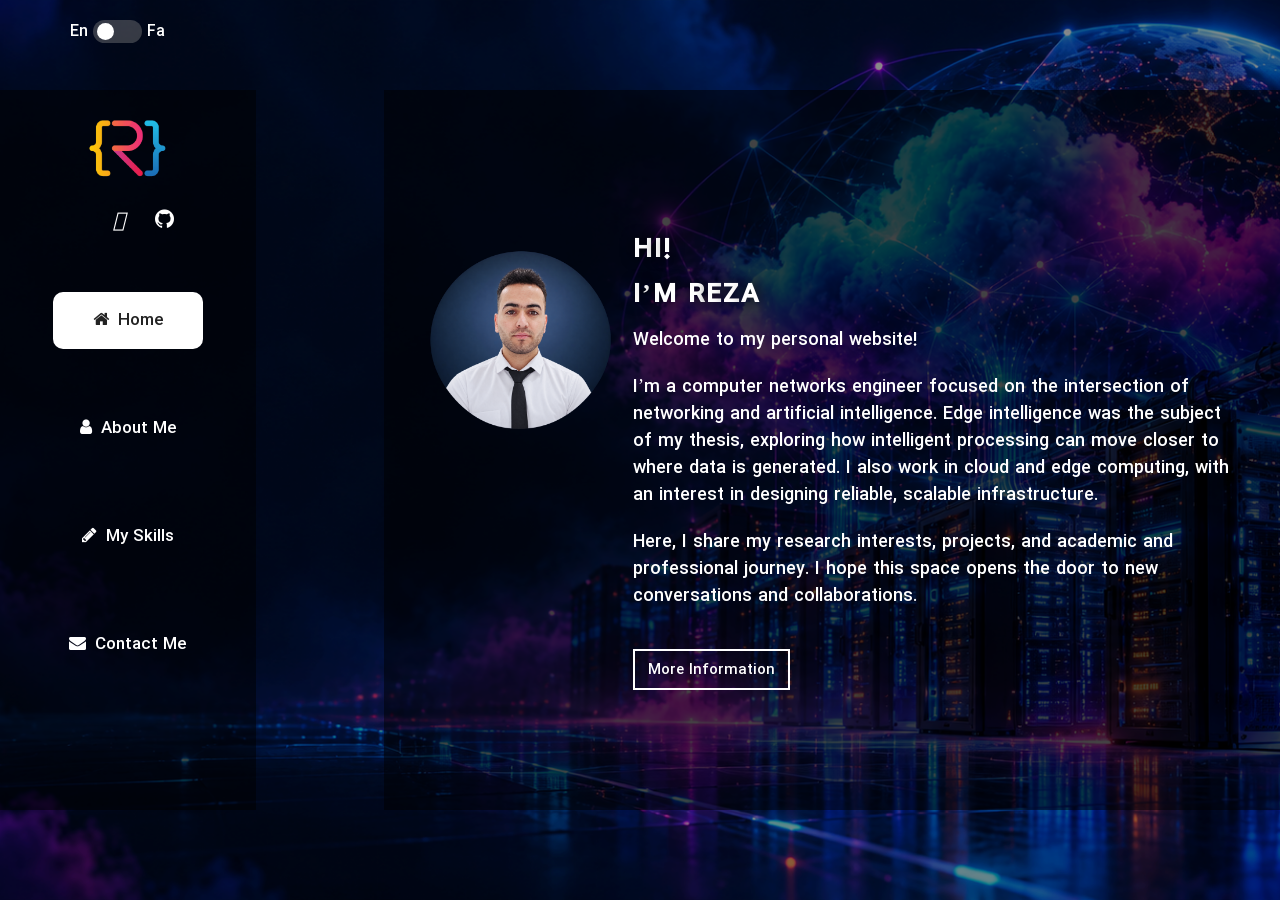
==== commit a437ff27: "Update profile content and add contact form" ====
--- a/index.html
+++ b/index.html
@@ -97,12 +97,10 @@
             <div>
               <div class="left-content">
                 <h3>About Me</h3>
-                <p>Hi! I’m Reza Mohammadvand, a graduate with a Master’s degree in Computer Engineering, specializing in Computer Networks, from Iran University of Science and Technology. My interest in networking and IT infrastructure began during my undergraduate studies and gradually evolved as I delved into areas such as cloud computing and edge computing, shaping my professional path in this field.</p>
-                <p>In recent years, I have focused on designing, implementing, and optimizing network infrastructures at various scales. From building cloud computing platforms and virtualization environments to designing resilient, secure, and scalable architectures for modern applications, I’ve always strived to analyze technical needs thoroughly and deliver effective solutions.</p>
-                <p>My experience with edge computing architectures—especially those involving data processing close to the source—has allowed me to contribute meaningfully to systems requiring low latency and real-time responsiveness.</p>
-                <p>My skills in network structure analysis, infrastructure design, familiarity with communication security concepts, and proficiency in network monitoring and resource management tools have enabled me to play an active role in various projects. Alongside my networking expertise, I also have solid experience in web development and programming, which I’ve applied in both experimental and practical projects. My background in software development has helped me align infrastructure solutions with software needs and user experience considerations.</p>
-                <p>I hold a multidimensional perspective on distributed systems—from the network and protocol level to higher software layers—which has given me a deep understanding of the challenges in converging networking and cloud computing in scalable and real-time environments. From a research perspective, I have a sustained interest in areas such as the Internet of Things (IoT), 5G and 6G communications, Cloud-Edge convergence, and Digital Twins, and I continuously study these topics.                </p>
-                <p>I believe that the combination of theoretical knowledge, hands-on experience, and a commitment to quality forms the foundation of professional service in the field of information technology. I always strive to uphold these principles in every aspect of my work.</p>
+                <p>Hi, I’m Reza Mohammadvand, a Computer Engineering graduate with a Master’s degree in Computer Networks from Iran University of Science and Technology. My interest in networks and IT infrastructure began during my undergraduate studies and grew to include cloud computing, edge computing, and the intersection of networking and artificial intelligence. My master’s thesis focused on edge intelligence.</p>
+                <p>My technical work has centered on designing, implementing, and optimizing network infrastructure, virtualization environments, and cloud platforms. I approach each system by considering its practical requirements alongside security, reliability, scalability, and efficient resource management.</p>
+                <p>I’m particularly interested in processing data close to where it is generated, where edge computing and AI can help reduce latency and support faster responses. My background in programming and web development also helps me understand how infrastructure decisions affect software and the people who use it.</p>
+                <p>I view distributed systems across multiple layers, from networks and protocols to software. Beyond my day-to-day work, I continue to explore the Internet of Things, 5G and 6G communications, cloud–edge convergence, and digital twins. I believe that continuous learning, research, and hands-on experience are essential to building systems people can rely on.</p>
                 <div class="finbyz-timeline">
                   <div class="seofy_module_time_line_vertical appear_anim">
                     <div id="time_line_5cf90ca818f641" class="time_line-item  item_show">
@@ -530,7 +528,7 @@
       <div class="slide" id="4">
         <div class="content fifth-content">
           <div class="container-fluid">
-            <div class="col-md-12">
+            <div class="col-md-6">
               <div class="social-icons">
                 <div class="info">
                   <div class="address">
@@ -561,6 +559,27 @@
                     </div>
               </div>
           
+            </div>
+            <div class="col-md-6">
+              <form id="contact" class="contact-form" data-language="en">
+                <div class="row">
+                  <div class="col-md-12">
+                    <input name="name" type="text" class="form-control" placeholder="Name" autocomplete="name" required />
+                  </div>
+                  <div class="col-md-12">
+                    <input name="email" type="email" class="form-control" placeholder="Email" autocomplete="email" required />
+                  </div>
+                  <div class="col-md-12">
+                    <input name="subject" type="text" class="form-control" placeholder="Subject" required />
+                  </div>
+                  <div class="col-md-12">
+                    <textarea name="message" rows="6" class="form-control" placeholder="Message" required></textarea>
+                  </div>
+                  <div class="col-md-12">
+                    <button type="submit" class="btn">Send Message</button>
+                  </div>
+                </div>
+              </form>
             </div>
           </div>
         </div>
--- a/css/templatemo-main.css
+++ b/css/templatemo-main.css
@@ -1228,6 +1228,7 @@
 	background-color: #fff;
 }
 
+
 .footer .content {
 	left: 30%;
 	width: 70%;
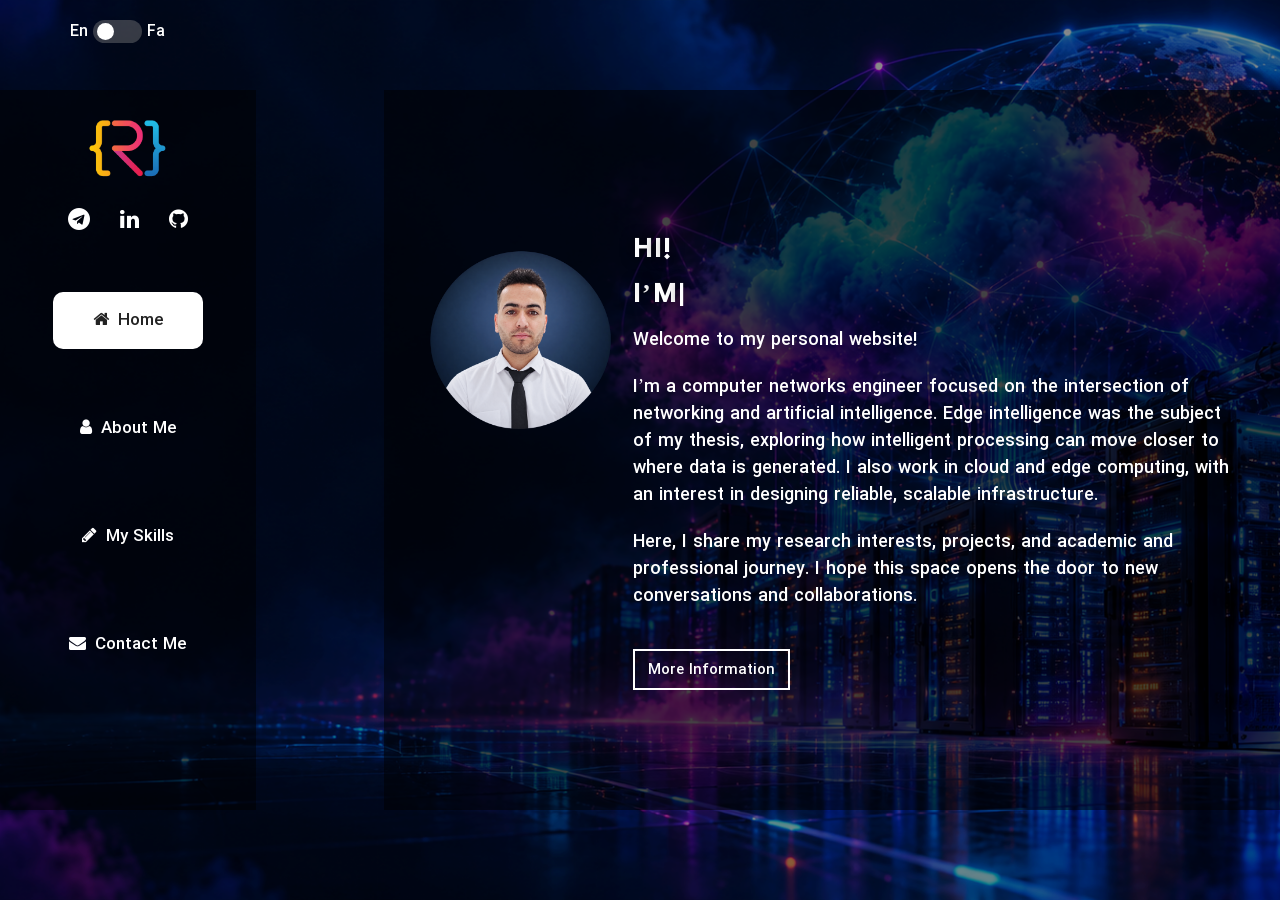
==== commit 7c75bd35: "Fix social and contact icons on GitHub Pages" ====
--- a/index.html
+++ b/index.html
@@ -9,7 +9,6 @@
     <meta name="keywords" content="web developer,web design,programmer,front end,reza mohammadvand,رضا محمدوند,طراحی وب ,توسعه دهنده وب ,مهندس کامپیوتر ,برنامه نویس ">
     <meta name="viewport" content="width=device-width, initial-scale=1" />
     <link rel="icon" href="img/Logo.png" />
-    <link rel="stylesheet" href="Sample_works/07-jobboard/Icons/css/all.min.css" />
     <link rel="stylesheet" href="css/bootstrap.min.css" />
     <link rel="stylesheet" href="css/progresscircle.css">
     <link rel="stylesheet" href="css/bootstrap-theme.min.css" />
@@ -41,12 +40,12 @@
         <img src="img/Logo.png" alt="" />
       </div>
       <div class="social-links">
-        <a href="https://t.me/Reza1998_M" class="icon" target="_blank"><i class="fab fa-telegram-plane"></i></a>
+        <a href="https://t.me/Reza1998_M" class="icon" target="_blank"><i class="fa fa-telegram"></i></a>
         <!-- Instagram and Twitter links are temporarily disabled.
-        <a href="https://www.instagram.com/programmer_reza" target="_blank" class="icon"><i class="fab fa-instagram"></i></a>
-        <a href="https://twitter.com/Reza_1998M" class="icon" target="_blank"><i class="fab fa-twitter" ></i></a>
+        <a href="https://www.instagram.com/programmer_reza" target="_blank" class="icon"><i class="fa fa-instagram"></i></a>
+        <a href="https://twitter.com/Reza_1998M" class="icon" target="_blank"><i class="fa fa-twitter" ></i></a>
         -->
-        <a href="https://www.linkedin.com/in/reza-mohammadvand" target="_blank" class="icon"><i class="fab fa-linkedin"></i></a>
+        <a href="https://www.linkedin.com/in/reza-mohammadvand" target="_blank" class="icon"><i class="fa fa-linkedin"></i></a>
         <a href="https://github.com/reza-mohammadvand" target="_blank" class="icon"><i class="fa fa-github" aria-hidden="true"></i></a>
       </div>
       <ul>
@@ -532,28 +531,28 @@
               <div class="social-icons">
                 <div class="info">
                   <div class="address">
-                    <i class="fas fa-map-marker-alt"></i>
+                    <i class="fa fa-map-marker"></i>
                     <h4>Address : </h4>
                     <p>Iran - Tehran</p>
                   </div>
                   <div class="email">
-                    <i class="fas fa-envelope"></i>
+                    <i class="fa fa-envelope"></i>
                     <h4>Email :</h4>
                     <p><a href="mailto:r.mohammadvand98@gmail.com">reza_mohammadvand@alumni.iust.ac.ir</a></p>
                   </div>
                   <div class="phone">
-                    <i class="fas fa-phone"></i>
+                    <i class="fa fa-phone"></i>
                     <h4>Phone Number :</h4>
                     <p><a href="tel:989167808596">+989167808596</a></p>
                   </div>
                   <div class="social-net">
                     <h4 style="width: 100%;"> Follow Me : </h4>
-                    <a href="https://t.me/Reza1998_M" class="icon" target="_blank"><i class="fab fa-telegram-plane"></i></a>
+                    <a href="https://t.me/Reza1998_M" class="icon" target="_blank"><i class="fa fa-telegram"></i></a>
                       <!-- Instagram and Twitter links are temporarily disabled.
-                      <a href="https://www.instagram.com/programmer_reza" target="_blank" class="icon"><i class="fab fa-instagram"></i></a>
-                      <a href="https://twitter.com/Reza_1998M" class="icon" target="_blank"><i class="fab fa-twitter" ></i></a>
+                      <a href="https://www.instagram.com/programmer_reza" target="_blank" class="icon"><i class="fa fa-instagram"></i></a>
+                      <a href="https://twitter.com/Reza_1998M" class="icon" target="_blank"><i class="fa fa-twitter" ></i></a>
                       -->
-                      <a href="https://www.linkedin.com/in/reza-mohammadvand" target="_blank" class="icon"><i class="fab fa-linkedin"></i></a>
+                      <a href="https://www.linkedin.com/in/reza-mohammadvand" target="_blank" class="icon"><i class="fa fa-linkedin"></i></a>
                       <a href="https://github.com/reza-mohammadvand" target="_blank" class="icon"><i style="font-size: 20px;" class="fa fa-github" aria-hidden="true"></i></a>
                   </div>
                     </div>
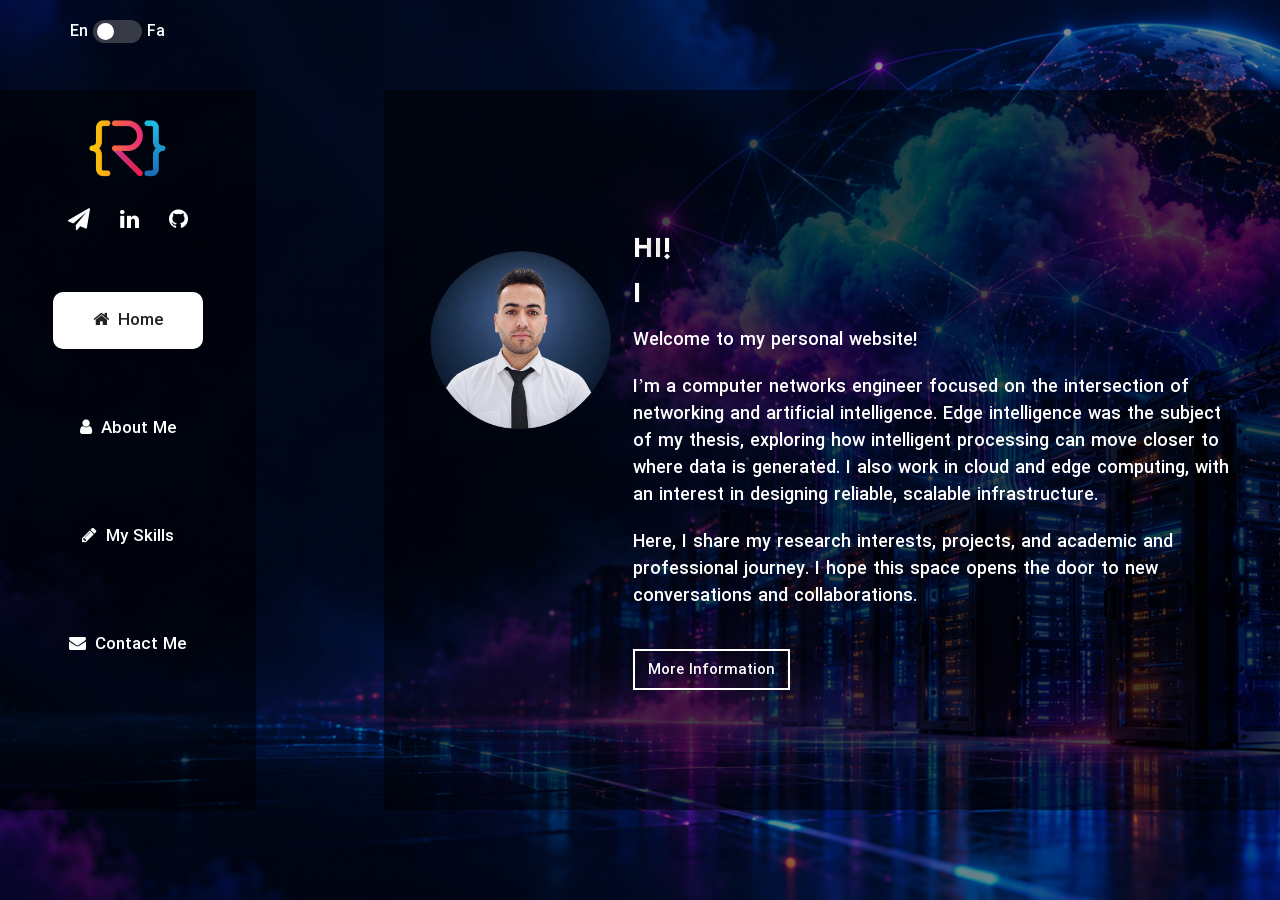
==== commit bc99a27c: "Use a plain Telegram icon" ====
--- a/index.html
+++ b/index.html
@@ -40,7 +40,7 @@
         <img src="img/Logo.png" alt="" />
       </div>
       <div class="social-links">
-        <a href="https://t.me/Reza1998_M" class="icon" target="_blank"><i class="fa fa-telegram"></i></a>
+        <a href="https://t.me/Reza1998_M" class="icon" target="_blank"><i class="fa fa-paper-plane"></i></a>
         <!-- Instagram and Twitter links are temporarily disabled.
         <a href="https://www.instagram.com/programmer_reza" target="_blank" class="icon"><i class="fa fa-instagram"></i></a>
         <a href="https://twitter.com/Reza_1998M" class="icon" target="_blank"><i class="fa fa-twitter" ></i></a>
@@ -547,7 +547,7 @@
                   </div>
                   <div class="social-net">
                     <h4 style="width: 100%;"> Follow Me : </h4>
-                    <a href="https://t.me/Reza1998_M" class="icon" target="_blank"><i class="fa fa-telegram"></i></a>
+                    <a href="https://t.me/Reza1998_M" class="icon" target="_blank"><i class="fa fa-paper-plane"></i></a>
                       <!-- Instagram and Twitter links are temporarily disabled.
                       <a href="https://www.instagram.com/programmer_reza" target="_blank" class="icon"><i class="fa fa-instagram"></i></a>
                       <a href="https://twitter.com/Reza_1998M" class="icon" target="_blank"><i class="fa fa-twitter" ></i></a>
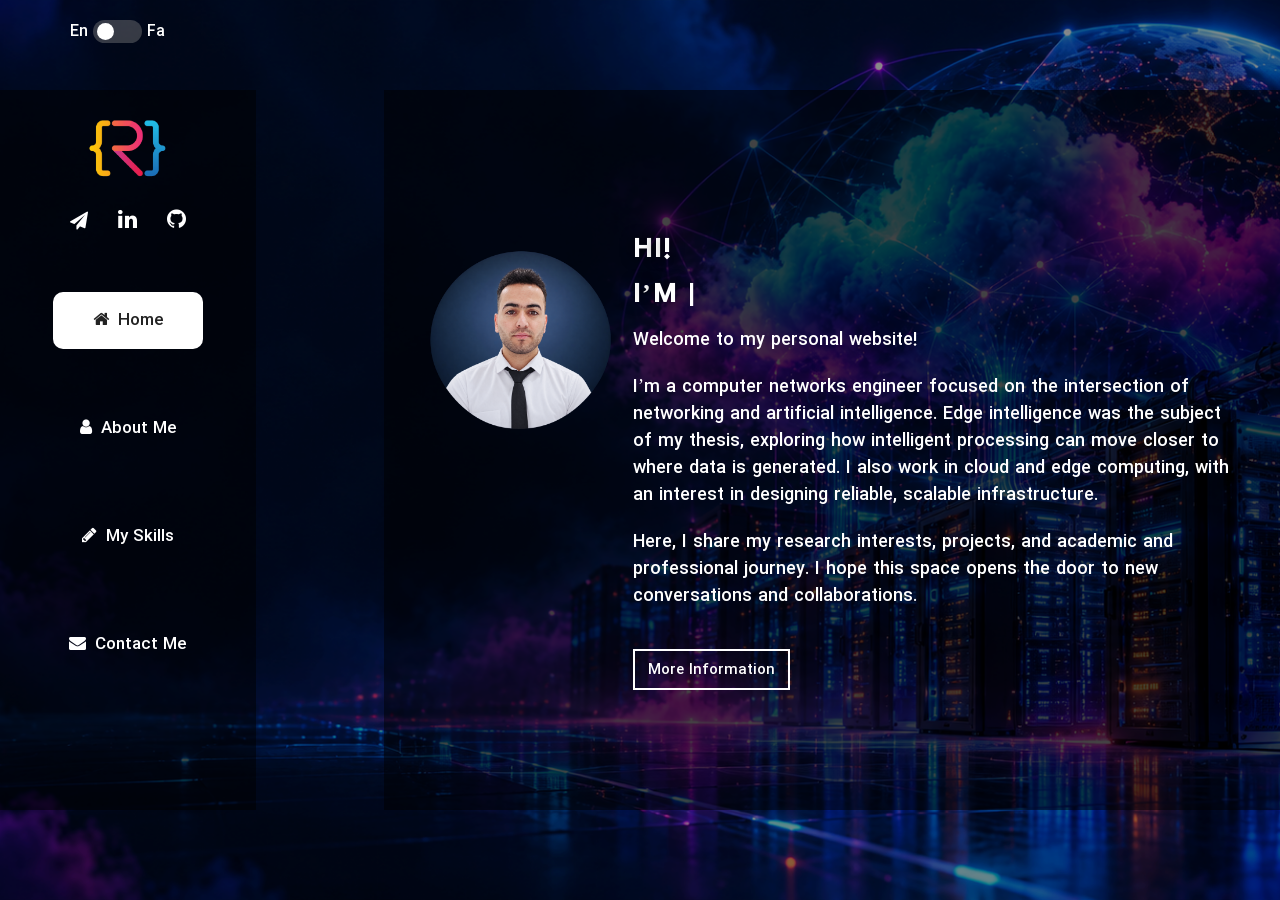
==== commit ad53bc55: "Adjust Telegram icon size" ====
--- a/index.html
+++ b/index.html
@@ -40,7 +40,7 @@
         <img src="img/Logo.png" alt="" />
       </div>
       <div class="social-links">
-        <a href="https://t.me/Reza1998_M" class="icon" target="_blank"><i class="fa fa-paper-plane"></i></a>
+        <a href="https://t.me/Reza1998_M" class="icon" target="_blank"><i class="fa fa-paper-plane telegram-icon"></i></a>
         <!-- Instagram and Twitter links are temporarily disabled.
         <a href="https://www.instagram.com/programmer_reza" target="_blank" class="icon"><i class="fa fa-instagram"></i></a>
         <a href="https://twitter.com/Reza_1998M" class="icon" target="_blank"><i class="fa fa-twitter" ></i></a>
@@ -547,7 +547,7 @@
                   </div>
                   <div class="social-net">
                     <h4 style="width: 100%;"> Follow Me : </h4>
-                    <a href="https://t.me/Reza1998_M" class="icon" target="_blank"><i class="fa fa-paper-plane"></i></a>
+                    <a href="https://t.me/Reza1998_M" class="icon" target="_blank"><i class="fa fa-paper-plane telegram-icon"></i></a>
                       <!-- Instagram and Twitter links are temporarily disabled.
                       <a href="https://www.instagram.com/programmer_reza" target="_blank" class="icon"><i class="fa fa-instagram"></i></a>
                       <a href="https://twitter.com/Reza_1998M" class="icon" target="_blank"><i class="fa fa-twitter" ></i></a>
--- a/css/templatemo-main.css
+++ b/css/templatemo-main.css
@@ -16,6 +16,10 @@
 a:focus-visible {
 	border: none !important;
 	outline: none !important;
+}
+
+.telegram-icon {
+	font-size: 18px !important;
 }
 
 
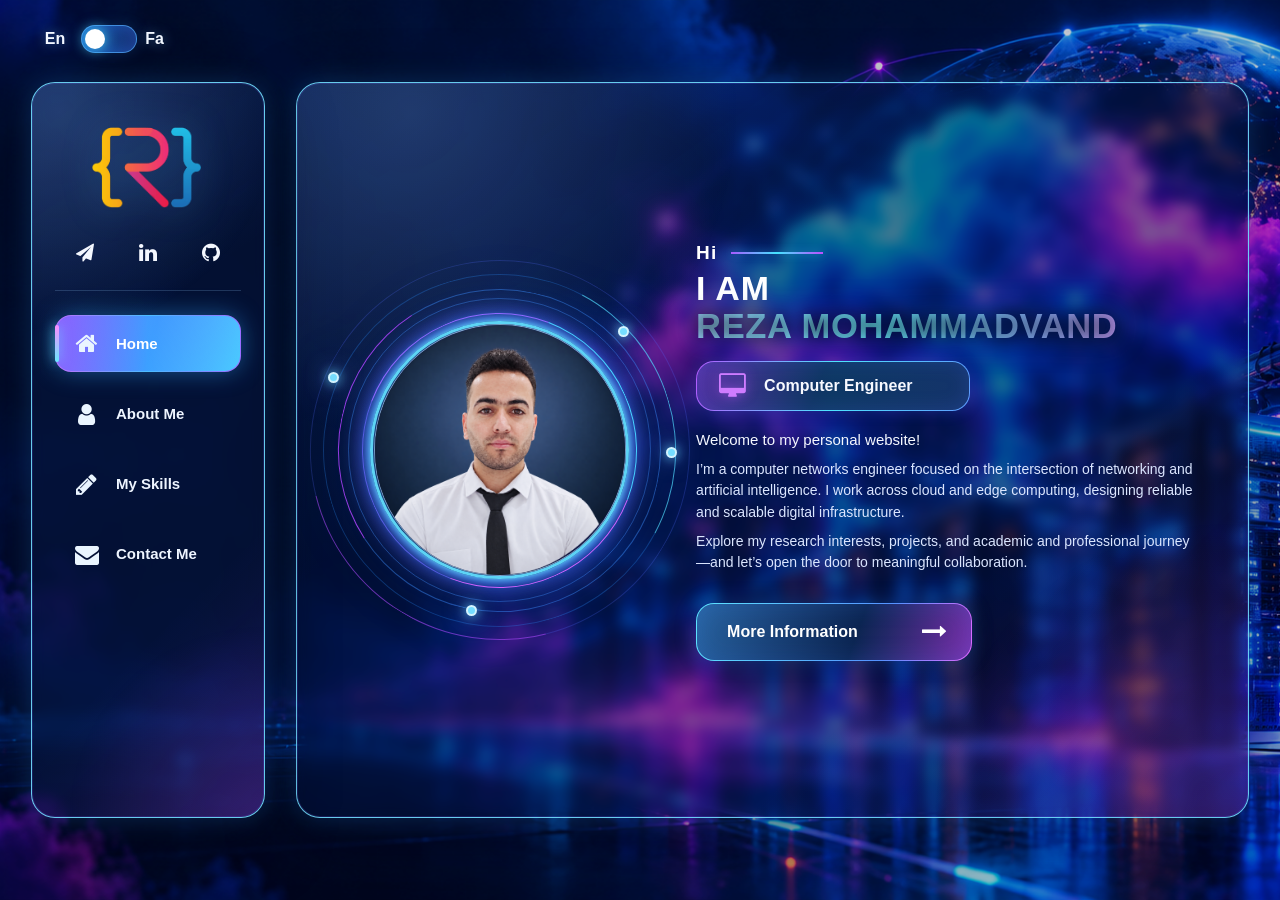
==== commit 1110755f: "Redesign bilingual portfolio sections" ====
--- a/index.html
+++ b/index.html
@@ -15,6 +15,7 @@
     <link rel="stylesheet" href="css/fontAwesome.css" />
     <link rel="stylesheet" href="css/templatemo-main.css" />
     <link rel="stylesheet" href="css/english.css" />
+    <link rel="stylesheet" href="css/cosmic-redesign.css" />
     <link href="https://fonts.googleapis.com/css?family=Open+Sans:300,400,600,700,800" rel="stylesheet"/>
     <script src="js/vendor/modernizr-2.8.3-respond-1.4.2.min.js"></script>
   </head>
@@ -40,13 +41,13 @@
         <img src="img/Logo.png" alt="" />
       </div>
       <div class="social-links">
-        <a href="https://t.me/Reza1998_M" class="icon" target="_blank"><i class="fa fa-paper-plane telegram-icon"></i></a>
-        <!-- Instagram and Twitter links are temporarily disabled.
-        <a href="https://www.instagram.com/programmer_reza" target="_blank" class="icon"><i class="fa fa-instagram"></i></a>
-        <a href="https://twitter.com/Reza_1998M" class="icon" target="_blank"><i class="fa fa-twitter" ></i></a>
+        <a href="https://t.me/Reza1998_M" class="icon" target="_blank" rel="noopener noreferrer" aria-label="Telegram"><i class="fa fa-paper-plane telegram-icon"></i></a>
+        <!-- Instagram and Twitter links are intentionally disabled.
+        <a href="https://www.instagram.com/programmer_reza" target="_blank" rel="noopener noreferrer" class="icon" aria-label="Instagram"><i class="fa fa-instagram"></i></a>
+        <a href="https://twitter.com/Reza_1998M" class="icon" target="_blank" rel="noopener noreferrer" aria-label="Twitter"><i class="fa fa-twitter"></i></a>
         -->
-        <a href="https://www.linkedin.com/in/reza-mohammadvand" target="_blank" class="icon"><i class="fa fa-linkedin"></i></a>
-        <a href="https://github.com/reza-mohammadvand" target="_blank" class="icon"><i class="fa fa-github" aria-hidden="true"></i></a>
+        <a href="https://www.linkedin.com/in/reza-mohammadvand" target="_blank" rel="noopener noreferrer" class="icon" aria-label="LinkedIn"><i class="fa fa-linkedin"></i></a>
+        <a href="https://github.com/reza-mohammadvand" target="_blank" rel="noopener noreferrer" class="icon" aria-label="GitHub"><i class="fa fa-github" aria-hidden="true"></i></a>
       </div>
       <ul>
         <li>
@@ -58,7 +59,7 @@
         <li>
           <a href="#3"><i class="fa fa-pencil"></i><span>My Skills</span></a>
         </li>
-        <!-- Portfolio navigation is temporarily disabled.
+        <!-- Portfolio navigation is intentionally disabled.
         <li>
           <a href="#4"><i class="fa fa-image"></i><span>Portfolio</span></a>
         </li>
@@ -71,307 +72,238 @@
     </nav>
 
     <div class="slides">
-      <div class="slide" id="1">
+      <div class="slide" id="slide-1">
         <div class="content first-content">
-          <div class="container-fluid">
-            <div class="col-md-9 p-0">
-              <h2 style="display: block;" class="typetext">Hi!</h2>
-              <h2 class="typetext">I’m Reza Mohammadvand.</h2>
-              <p>Welcome to my personal website!</p>
-              <p>I’m a computer networks engineer focused on the intersection of networking and artificial intelligence. Edge intelligence was the subject of my thesis, exploring how intelligent processing can move closer to where data is generated. I also work in cloud and edge computing, with an interest in designing reliable, scalable infrastructure.</p>
-              <p>Here, I share my research interests, projects, and academic and professional journey. I hope this space opens the door to new conversations and collaborations.</p>
-              <div class="main-btn"><a href="#2">More Information</a></div>
+          <div class="container-fluid hero-shell">
+            <div class="hero-visual" aria-hidden="true">
+              <div class="portrait-orbit">
+                <span class="orbit orbit-one"></span>
+                <span class="orbit orbit-two"></span>
+                <span class="orbit orbit-three"></span>
+                <span class="orbit-node node-one"></span>
+                <span class="orbit-node node-two"></span>
+                <span class="orbit-node node-three"></span>
+                <span class="orbit-node node-four"></span>
+                <div class="author-image">
+                  <img src="img/author_image.png" alt="" />
+                </div>
+              </div>
             </div>
-            <div  class="col-md-3">
-              <div class="author-image">
-                <img src="img/author_image.png" alt="reza mohammadvand" />
+
+            <div class="hero-copy">
+              <div class="hero-kicker"><span>Hi</span><i></i></div>
+              <div class="hero-intro">I AM</div>
+              <h1 class="hero-name"><span>REZA</span> <span>MOHAMMADVAND</span></h1>
+              <div class="profession-badge">
+                <i class="fa fa-desktop" aria-hidden="true"></i>
+                <span>Computer Engineer</span>
+              </div>
+              <div class="hero-description">
+                <p>Welcome to my personal website!</p>
+                <p>I’m a computer networks engineer focused on the intersection of networking and artificial intelligence. I work across cloud and edge computing, designing reliable and scalable digital infrastructure.</p>
+                <p>Explore my research interests, projects, and academic and professional journey—and let’s open the door to meaningful collaboration.</p>
+              </div>
+              <div class="main-btn">
+                <a href="#2"><span>More Information</span><i class="fa fa-long-arrow-right" aria-hidden="true"></i></a>
               </div>
             </div>
           </div>
         </div>
       </div>
-      <div class="slide" id="2">
+      <div class="slide" id="slide-2">
         <div class="content second-content">
-          <div class="container-fluid">
-            <div>
-              <div class="left-content">
-                <h3>About Me</h3>
-                <p>Hi, I’m Reza Mohammadvand, a Computer Engineering graduate with a Master’s degree in Computer Networks from Iran University of Science and Technology. My interest in networks and IT infrastructure began during my undergraduate studies and grew to include cloud computing, edge computing, and the intersection of networking and artificial intelligence. My master’s thesis focused on edge intelligence.</p>
-                <p>My technical work has centered on designing, implementing, and optimizing network infrastructure, virtualization environments, and cloud platforms. I approach each system by considering its practical requirements alongside security, reliability, scalability, and efficient resource management.</p>
-                <p>I’m particularly interested in processing data close to where it is generated, where edge computing and AI can help reduce latency and support faster responses. My background in programming and web development also helps me understand how infrastructure decisions affect software and the people who use it.</p>
-                <p>I view distributed systems across multiple layers, from networks and protocols to software. Beyond my day-to-day work, I continue to explore the Internet of Things, 5G and 6G communications, cloud–edge convergence, and digital twins. I believe that continuous learning, research, and hands-on experience are essential to building systems people can rely on.</p>
-                <div class="finbyz-timeline">
-                  <div class="seofy_module_time_line_vertical appear_anim">
-                    <div id="time_line_5cf90ca818f641" class="time_line-item  item_show">
-                      <div class="time_line-date_wrap">
-                        <div class="seofy_hexagon">
-                          <svg style=" fill: #ffa705;" xmlns="http://www.w3.org/2000/svg" viewBox="0 0 177.4 197.4">
-                            <path d="M0,58.4v79.9c0,6.5,3.5,12.6,9.2,15.8l70.5,40.2c5.6,3.2,12.4,3.2,18,0l70.5-40.2c5.7-3.2,9.2-9.3,9.2-15.8V58.4 c0-6.5-3.5-12.6-9.2-15.8L97.7,2.4c-5.6-3.2-12.4-3.2-18,0L9.2,42.5C3.5,45.8,0,51.8,0,58.4z"></path>
-                          </svg>
-                        </div>
-                        <div class="seofy_hexagon">
-                          <svg style="filter: drop-shadow(4px 5px 4px rgba(255,167,5,0.3)); fill: #ffa705;" xmlns="http://www.w3.org/2000/svg" viewBox="0 0 177.4 197.4">
-                            <path d="M0,58.4v79.9c0,6.5,3.5,12.6,9.2,15.8l70.5,40.2c5.6,3.2,12.4,3.2,18,0l70.5-40.2c5.7-3.2,9.2-9.3,9.2-15.8V58.4 c0-6.5-3.5-12.6-9.2-15.8L97.7,2.4c-5.6-3.2-12.4-3.2-18,0L9.2,42.5C3.5,45.8,0,51.8,0,58.4z"></path>
-                          </svg>
-                        </div>
-                        <h4 class="time_line-date">2018</h4>
-                      </div>
-                      <div class="time_line-content">
-                        <h5 class="time_line-title">Start of Bachelor's degree</h5>
-                        <div class="time_line-descr">I started my Bachelor's degree in computer engineering - software major at Islamic Azad University - Dezful branch</div>
-                      </div>
-                    </div>
-                    <div id="time_line_5cf90ca818fa82" class="time_line-item  item_show">
-                      <div class="time_line-date_wrap">
-                        <div class="seofy_hexagon">
-                          <svg style="fill: #3224e9; " xmlns="http://www.w3.org/2000/svg" viewBox="0 0 177.4 197.4">
-                            <path d="M0,58.4v79.9c0,6.5,3.5,12.6,9.2,15.8l70.5,40.2c5.6,3.2,12.4,3.2,18,0l70.5-40.2c5.7-3.2,9.2-9.3,9.2-15.8V58.4 c0-6.5-3.5-12.6-9.2-15.8L97.7,2.4c-5.6-3.2-12.4-3.2-18,0L9.2,42.5C3.5,45.8,0,51.8,0,58.4z"></path>
-                          </svg>
-                        </div>
-                        <div class="seofy_hexagon">
-                          <svg style="filter: drop-shadow(4px 5px 4px rgba(50,36,233,0.3)); fill: #3224e9;" xmlns="http://www.w3.org/2000/svg" viewBox="0 0 177.4 197.4">
-                            <path d="M0,58.4v79.9c0,6.5,3.5,12.6,9.2,15.8l70.5,40.2c5.6,3.2,12.4,3.2,18,0l70.5-40.2c5.7-3.2,9.2-9.3,9.2-15.8V58.4 c0-6.5-3.5-12.6-9.2-15.8L97.7,2.4c-5.6-3.2-12.4-3.2-18,0L9.2,42.5C3.5,45.8,0,51.8,0,58.4z"></path>
-                          </svg>
-                        </div>
-                        <h4 class="time_line-date">2019</h4>
-                      </div>
-                      <div class="time_line-content">
-                        <h5 class="time_line-title">Web design</h5>
-                        <div class="time_line-descr">I started my activity as a freelancer in website design</div>
-                      </div>
-                    </div>
-                    <div id="time_line_5cf90ca818ffe5" class="time_line-item  item_show">
-                      <div class="time_line-date_wrap"><div class="seofy_hexagon">
-                        <svg style="fill: #ff5600;" xmlns="http://www.w3.org/2000/svg" viewBox="0 0 177.4 197.4">
-                          <path d="M0,58.4v79.9c0,6.5,3.5,12.6,9.2,15.8l70.5,40.2c5.6,3.2,12.4,3.2,18,0l70.5-40.2c5.7-3.2,9.2-9.3,9.2-15.8V58.4 c0-6.5-3.5-12.6-9.2-15.8L97.7,2.4c-5.6-3.2-12.4-3.2-18,0L9.2,42.5C3.5,45.8,0,51.8,0,58.4z"></path>
-                        </svg>
-                      </div>
-                      <div class="seofy_hexagon">
-                        <svg style="filter: drop-shadow(4px 5px 4px rgba(255,86,0,0.3)); fill: #ff5600;" xmlns="http://www.w3.org/2000/svg" viewBox="0 0 177.4 197.4">
-                          <path d="M0,58.4v79.9c0,6.5,3.5,12.6,9.2,15.8l70.5,40.2c5.6,3.2,12.4,3.2,18,0l70.5-40.2c5.7-3.2,9.2-9.3,9.2-15.8V58.4 c0-6.5-3.5-12.6-9.2-15.8L97.7,2.4c-5.6-3.2-12.4-3.2-18,0L9.2,42.5C3.5,45.8,0,51.8,0,58.4z"></path>
-                        </svg>
-                      </div>
-                      <h4 class="time_line-date">2021</h4>
-                    </div>
-                    <div class="time_line-content">
-                      <h5 class="time_line-title">Internship</h5>
-                      <div class="time_line-descr">I completed a three-month internship in the information technology department of Dez Dam power plant, which was a good experience for me</div>
-                    </div>
-                  </div>
-                  <div id="time_line_5cf90ca818ff" class="time_line-item  item_show">
-                    <div class="time_line-date_wrap"><div class="seofy_hexagon">
-                      <svg style=" fill: #717fe0;" xmlns="http://www.w3.org/2000/svg" viewBox="0 0 177.4 197.4">
-                        <path d="M0,58.4v79.9c0,6.5,3.5,12.6,9.2,15.8l70.5,40.2c5.6,3.2,12.4,3.2,18,0l70.5-40.2c5.7-3.2,9.2-9.3,9.2-15.8V58.4 c0-6.5-3.5-12.6-9.2-15.8L97.7,2.4c-5.6-3.2-12.4-3.2-18,0L9.2,42.5C3.5,45.8,0,51.8,0,58.4z"></path>
-                      </svg>
-                    </div>
-                    <div class="seofy_hexagon">
-                      <svg style="filter: drop-shadow(4px 5px 4px rgba(50,36,233,0.3)); fill: #717fe0;" xmlns="http://www.w3.org/2000/svg" viewBox="0 0 177.4 197.4">
-                        <path d="M0,58.4v79.9c0,6.5,3.5,12.6,9.2,15.8l70.5,40.2c5.6,3.2,12.4,3.2,18,0l70.5-40.2c5.7-3.2,9.2-9.3,9.2-15.8V58.4 c0-6.5-3.5-12.6-9.2-15.8L97.7,2.4c-5.6-3.2-12.4-3.2-18,0L9.2,42.5C3.5,45.8,0,51.8,0,58.4z"></path>
-                      </svg>
-                    </div>
-                    <h4 class="time_line-date">2021</h4>
-                  </div>
-                  <div class="time_line-content">
-                    <h5 class="time_line-title">Article publication</h5>
-                    <div class="time_line-descr">Publication of the <a href="https://civilica.com/doc/1326481/" target="_blank">article</a> in the 13th International Conference on Information Technology, Computer and Telecommunications - Tbilisi</div>
-                  </div>
-                </div>
-                <div id="time_line_5cf90ca818fe44" class="time_line-item  item_show">
-                  <div class="time_line-date_wrap"><div class="seofy_hexagon">
-                    <svg style=" fill: #12affe;" xmlns="http://www.w3.org/2000/svg" viewBox="0 0 177.4 197.4">
-                      <path d="M0,58.4v79.9c0,6.5,3.5,12.6,9.2,15.8l70.5,40.2c5.6,3.2,12.4,3.2,18,0l70.5-40.2c5.7-3.2,9.2-9.3,9.2-15.8V58.4 c0-6.5-3.5-12.6-9.2-15.8L97.7,2.4c-5.6-3.2-12.4-3.2-18,0L9.2,42.5C3.5,45.8,0,51.8,0,58.4z"></path>
-                    </svg>
-                  </div>
-                  <div class="seofy_hexagon">
-                    <svg style="filter: drop-shadow(4px 5px 4px rgba(18,175,254,0.3)); fill: #12affe;" xmlns="http://www.w3.org/2000/svg" viewBox="0 0 177.4 197.4">
-                      <path d="M0,58.4v79.9c0,6.5,3.5,12.6,9.2,15.8l70.5,40.2c5.6,3.2,12.4,3.2,18,0l70.5-40.2c5.7-3.2,9.2-9.3,9.2-15.8V58.4 c0-6.5-3.5-12.6-9.2-15.8L97.7,2.4c-5.6-3.2-12.4-3.2-18,0L9.2,42.5C3.5,45.8,0,51.8,0,58.4z"></path>
-                    </svg>
-                  </div>
-                  <h4 class="time_line-date">2022</h4>
-                </div>
-                <div class="time_line-content">
-                  <h5 class="time_line-title">End of Bachelor's degree</h5>
-                  <div class="time_line-descr">I got my bachelor's degree from Islamic Azad University with a GPA of 17.75</div>
-                </div>
-              </div>
-              <div id="time_line_5cf90ca81" class="time_line-item  item_show">
-                <div class="time_line-date_wrap"><div class="seofy_hexagon">
-                  <svg style=" fill: #d51c58;" xmlns="http://www.w3.org/2000/svg" viewBox="0 0 177.4 197.4">
-                    <path d="M0,58.4v79.9c0,6.5,3.5,12.6,9.2,15.8l70.5,40.2c5.6,3.2,12.4,3.2,18,0l70.5-40.2c5.7-3.2,9.2-9.3,9.2-15.8V58.4 c0-6.5-3.5-12.6-9.2-15.8L97.7,2.4c-5.6-3.2-12.4-3.2-18,0L9.2,42.5C3.5,45.8,0,51.8,0,58.4z"></path>
-                  </svg>
-                </div>
-                <div class="seofy_hexagon">
-                  <svg style="filter: drop-shadow(4px 5px 4px rgba(50,36,233,0.3)); fill: #d51c58;" xmlns="http://www.w3.org/2000/svg" viewBox="0 0 177.4 197.4">
-                    <path d="M0,58.4v79.9c0,6.5,3.5,12.6,9.2,15.8l70.5,40.2c5.6,3.2,12.4,3.2,18,0l70.5-40.2c5.7-3.2,9.2-9.3,9.2-15.8V58.4 c0-6.5-3.5-12.6-9.2-15.8L97.7,2.4c-5.6-3.2-12.4-3.2-18,0L9.2,42.5C3.5,45.8,0,51.8,0,58.4z"></path>
-                  </svg>
-                </div>
-                <h4 class="time_line-date">2022</h4>
-              </div>
-              <div class="time_line-content">
-                <h5 class="time_line-title">Start of Master's degree</h5>
-                <div class="time_line-descr">I started my Master's degree in Computer Engineering - Computer Networks at Iran University of Science and Technology</div>
-              </div>
+          <main class="about-page" aria-label="About me and professional journey">
+            <section class="about-overview" aria-labelledby="about-title-en">
+              <header class="cosmic-section-heading">
+                <span class="cosmic-heading-line" aria-hidden="true"></span>
+                <h2 id="about-title-en">About <span>Me</span></h2>
+              </header>
+
+              <div class="about-intro glass-detail-card">
+                <span class="about-icon" aria-hidden="true"><i class="fa fa-user"></i></span>
+                <p>Hi! I’m Reza Mohammadvand, a Computer Engineering graduate with a Master’s degree in Computer Networks from Iran University of Science and Technology. My interest in networks and IT infrastructure began during my undergraduate studies and grew to include cloud computing, edge computing, and the intersection of networking and artificial intelligence. My master’s thesis focused on edge intelligence.</p>
+              </div>
+
+              <div class="about-detail-list">
+                <article class="about-detail-row">
+                  <span class="about-icon" aria-hidden="true"><i class="fa fa-cloud"></i></span>
+                  <div class="about-row-title"><h3>Focus &amp;<br>Interests</h3><span></span></div>
+                  <p>My technical work has centered on designing, implementing, and optimizing network infrastructure, virtualization environments, and cloud platforms. I approach each system by considering its practical requirements alongside security, reliability, scalability, and efficient resource management.</p>
+                </article>
+                <article class="about-detail-row">
+                  <span class="about-icon" aria-hidden="true"><i class="fa fa-server"></i></span>
+                  <div class="about-row-title"><h3>Research<br>Experience</h3><span></span></div>
+                  <p>I’m particularly interested in processing data close to where it is generated, where edge computing and AI can help reduce latency and support faster, real-time responses.</p>
+                </article>
+                <article class="about-detail-row">
+                  <span class="about-icon" aria-hidden="true"><i class="fa fa-cogs"></i></span>
+                  <div class="about-row-title"><h3>Skills &amp;<br>Background</h3><span></span></div>
+                  <p>My experience in network analysis, infrastructure design, security concepts, monitoring, programming, and web development helps me connect infrastructure decisions with software requirements and the people who use the final system.</p>
+                </article>
+                <article class="about-detail-row">
+                  <span class="about-icon" aria-hidden="true"><i class="fa fa-signal"></i></span>
+                  <div class="about-row-title"><h3>Outlook &amp;<br>Interests</h3><span></span></div>
+                  <p>I view distributed systems across multiple layers, from networks and protocols to software. I continue to explore the Internet of Things, 5G and 6G communications, cloud–edge convergence, and digital twins, combining ongoing research with practical experience.</p>
+                </article>
+              </div>
+            </section>
+
+            <section class="journey-section" aria-labelledby="journey-title-en">
+              <header class="cosmic-section-heading journey-heading">
+                <span class="cosmic-heading-line" aria-hidden="true"></span>
+                <h2 id="journey-title-en">My <span>Journey</span></h2>
+                <p>A timeline of my education, professional experiences, and achievements that have shaped my path in computer networking and technology.</p>
+              </header>
+
+              <div class="journey-timeline">
+                <article class="journey-event accent-yellow">
+                  <time class="journey-year">2018</time><span class="journey-node" aria-hidden="true"></span>
+                  <div class="journey-card">
+                    <span class="journey-icon" aria-hidden="true"><i class="fa fa-graduation-cap"></i></span>
+                    <div><h3>Start of Bachelor’s degree</h3><p>I started my Bachelor’s degree in Computer Engineering, majoring in Software, at Islamic Azad University, Dezful Branch.</p></div>
+                  </div>
+                </article>
+                <article class="journey-event accent-violet">
+                  <time class="journey-year">2019</time><span class="journey-node" aria-hidden="true"></span>
+                  <div class="journey-card">
+                    <span class="journey-icon" aria-hidden="true"><i class="fa fa-desktop"></i></span>
+                    <div><h3>Web design</h3><p>I started working as a freelance website designer.</p></div>
+                  </div>
+                </article>
+                <article class="journey-event accent-orange">
+                  <time class="journey-year">2021</time><span class="journey-node" aria-hidden="true"></span>
+                  <div class="journey-card">
+                    <span class="journey-icon" aria-hidden="true"><i class="fa fa-briefcase"></i></span>
+                    <div><h3>Internship</h3><p>I completed a three-month internship in the Information Technology department of the Dez Dam power plant.</p></div>
+                  </div>
+                </article>
+                <article class="journey-event accent-cyan">
+                  <time class="journey-year">2021</time><span class="journey-node" aria-hidden="true"></span>
+                  <div class="journey-card">
+                    <span class="journey-icon" aria-hidden="true"><i class="fa fa-file-text-o"></i></span>
+                    <div><h3>Article publication</h3><p>Published an article at the 13th International Conference on Information Technology, Computer and Telecommunications in Tbilisi. <a href="https://civilica.com/doc/1326481/" target="_blank" rel="noopener noreferrer">View article</a></p></div>
+                  </div>
+                </article>
+                <article class="journey-event accent-blue">
+                  <time class="journey-year">2022</time><span class="journey-node" aria-hidden="true"></span>
+                  <div class="journey-card">
+                    <span class="journey-icon" aria-hidden="true"><i class="fa fa-check"></i></span>
+                    <div><h3>End of Bachelor’s degree</h3><p>I earned my Bachelor’s degree from Islamic Azad University with a GPA of 17.75.</p></div>
+                  </div>
+                </article>
+                <article class="journey-event accent-pink">
+                  <time class="journey-year">2022</time><span class="journey-node" aria-hidden="true"></span>
+                  <div class="journey-card">
+                    <span class="journey-icon" aria-hidden="true"><i class="fa fa-university"></i></span>
+                    <div><h3>Start of Master’s degree</h3><p>I started my Master’s degree in Computer Engineering — Computer Networks at Iran University of Science and Technology.</p></div>
+                  </div>
+                </article>
+                <article class="journey-event accent-purple">
+                  <time class="journey-year">2024</time><span class="journey-node" aria-hidden="true"></span>
+                  <div class="journey-card">
+                    <span class="journey-icon" aria-hidden="true"><i class="fa fa-certificate"></i></span>
+                    <div><h3>End of Master’s degree</h3><p>I earned my Master’s degree from Iran University of Science and Technology with a GPA of 17.66.</p></div>
+                  </div>
+                </article>
+                <article class="journey-event accent-green">
+                  <time class="journey-year">2025</time><span class="journey-node" aria-hidden="true"></span>
+                  <div class="journey-card">
+                    <span class="journey-icon" aria-hidden="true"><i class="fa fa-book"></i></span>
+                    <div><h3>Article publication</h3><p>Published an article at the 29th International Computer Conference, Computer Society of Iran (CSICC). <a href="https://ieeexplore.ieee.org/abstract/document/10967422" target="_blank" rel="noopener noreferrer">View article</a></p></div>
+                  </div>
+                </article>
+                <article class="journey-event accent-indigo">
+                  <time class="journey-year">2025</time><span class="journey-node" aria-hidden="true"></span>
+                  <div class="journey-card">
+                    <span class="journey-icon" aria-hidden="true"><i class="fa fa-building"></i></span>
+                    <div><h3>IT Specialist</h3><p>I have been working as an IT Specialist at <a href="https://mehrinvest.ir/" target="_blank" rel="noopener noreferrer">Mehr Investment Company</a> since August 2025.</p></div>
+                  </div>
+                </article>
+                <article class="journey-event accent-teal">
+                  <time class="journey-year">2026</time><span class="journey-node" aria-hidden="true"></span>
+                  <div class="journey-card">
+                    <span class="journey-icon" aria-hidden="true"><i class="fa fa-file-text-o"></i></span>
+                    <div><h3>Article publication</h3><p>Published an article in the journal <em>Cluster Computing</em>. <a href="https://link.springer.com/article/10.1007/s10586-026-06380-7" target="_blank" rel="noopener noreferrer">View article</a></p></div>
+                  </div>
+                </article>
+              </div>
+
+              <a class="journey-next" href="#3" data-next-slide="3">Explore My Skills <i class="fa fa-long-arrow-right" aria-hidden="true"></i></a>
+            </section>
+          </main>
+        </div>
+      </div>
+      <div class="slide" id="slide-3">
+        <div class="content third-content">
+          <main class="skills-page" aria-labelledby="skills-title-en">
+            <header class="cosmic-section-heading skills-heading">
+              <span class="cosmic-heading-line" aria-hidden="true"></span>
+              <h2 id="skills-title-en">My <span>Skills</span></h2>
+              <p>Tools and technologies across networks, cloud, edge intelligence, and software.</p>
+            </header>
+
+            <div class="skills-groups">
+              <section class="skill-group">
+                <header class="skill-group-header">
+                  <span class="skill-category-icon" aria-hidden="true"><i class="fa fa-sitemap"></i></span>
+                  <div><h3>Networks &amp; Infrastructure</h3><p>Core networking, system administration, and analysis tools.</p></div>
+                </header>
+                <div class="skill-tile-grid skill-grid-four">
+                  <article class="skill-tile"><img src="img/ccna.png" alt=""><strong>CCNA</strong></article>
+                  <article class="skill-tile"><img src="img/MCSA.png" alt=""><strong>MCSA</strong></article>
+                  <article class="skill-tile"><img src="img/linux.png" alt=""><strong>Linux</strong></article>
+                  <article class="skill-tile"><img src="img/wireshark.png" alt=""><strong>Wireshark</strong></article>
+                </div>
+              </section>
+
+              <section class="skill-group">
+                <header class="skill-group-header">
+                  <span class="skill-category-icon" aria-hidden="true"><i class="fa fa-cloud"></i></span>
+                  <div><h3>Cloud &amp; Edge</h3><p>Cloud platforms, virtualization, and edge computing technologies.</p></div>
+                </header>
+                <div class="skill-tile-grid skill-grid-three">
+                  <article class="skill-tile"><img src="img/cloud.png" alt=""><strong>Cloud Computing</strong></article>
+                  <article class="skill-tile"><img src="img/openstack.png" alt=""><strong>OpenStack</strong></article>
+                  <article class="skill-tile"><i class="fa fa-microchip tile-fa-icon" aria-hidden="true"></i><strong>Edge Computing</strong></article>
+                </div>
+              </section>
+
+              <section class="skill-group">
+                <header class="skill-group-header">
+                  <span class="skill-category-icon" aria-hidden="true"><i class="fa fa-lightbulb-o"></i></span>
+                  <div><h3>AI &amp; Programming</h3><p>Machine learning and programming for intelligent systems.</p></div>
+                </header>
+                <div class="skill-tile-grid skill-grid-two">
+                  <article class="skill-tile"><img src="img/ml.png" alt=""><strong>Machine Learning</strong></article>
+                  <article class="skill-tile"><img src="img/python.png" alt=""><strong>Python</strong></article>
+                </div>
+              </section>
+
+              <section class="skill-group">
+                <header class="skill-group-header">
+                  <span class="skill-category-icon" aria-hidden="true"><i class="fa fa-code"></i></span>
+                  <div><h3>Web Development</h3><p>Web technologies and frameworks for modern applications.</p></div>
+                </header>
+                <div class="skill-tile-grid skill-grid-four">
+                  <article class="skill-tile"><img src="img/html&amp;css.png" alt=""><strong>HTML &amp; CSS</strong></article>
+                  <article class="skill-tile"><img src="img/js.png" alt=""><strong>JavaScript</strong></article>
+                  <article class="skill-tile"><img src="img/jquery.png" alt=""><strong>jQuery</strong></article>
+                  <article class="skill-tile"><img src="img/react.png" alt=""><strong>React</strong></article>
+                </div>
+              </section>
             </div>
-            <div id="time_line_5cf90ca818fe44222" class="time_line-item  item_show">
-              <div class="time_line-date_wrap"><div class="seofy_hexagon">
-                <svg style=" fill: #e212fe;" xmlns="http://www.w3.org/2000/svg" viewBox="0 0 177.4 197.4">
-                  <path d="M0,58.4v79.9c0,6.5,3.5,12.6,9.2,15.8l70.5,40.2c5.6,3.2,12.4,3.2,18,0l70.5-40.2c5.7-3.2,9.2-9.3,9.2-15.8V58.4 c0-6.5-3.5-12.6-9.2-15.8L97.7,2.4c-5.6-3.2-12.4-3.2-18,0L9.2,42.5C3.5,45.8,0,51.8,0,58.4z"></path>
-                </svg>
-              </div>
-              <div class="seofy_hexagon">
-                <svg style="filter: drop-shadow(4px 5px 4px rgba(18,175,254,0.3)); fill: #e212fe;" xmlns="http://www.w3.org/2000/svg" viewBox="0 0 177.4 197.4">
-                  <path d="M0,58.4v79.9c0,6.5,3.5,12.6,9.2,15.8l70.5,40.2c5.6,3.2,12.4,3.2,18,0l70.5-40.2c5.7-3.2,9.2-9.3,9.2-15.8V58.4 c0-6.5-3.5-12.6-9.2-15.8L97.7,2.4c-5.6-3.2-12.4-3.2-18,0L9.2,42.5C3.5,45.8,0,51.8,0,58.4z"></path>
-                </svg>
-              </div>
-              <h4 class="time_line-date">2024</h4>
+
+            <div class="skills-actions">
+              <span aria-hidden="true"></span>
+              <a class="skill-action" href="img/resume.pdf" target="_blank" rel="noopener noreferrer"><i class="fa fa-download" aria-hidden="true"></i>Download Resume</a>
+              <!-- Portfolio action remains intentionally disabled. -->
+              <span aria-hidden="true"></span>
             </div>
-            <div class="time_line-content">
-              <h5 class="time_line-title">End of Master's degree</h5>
-              <div class="time_line-descr">I got my Master's degree from Iran University of Science and Technology with a GPA of 17.66</div>
-            </div>
-          </div>
-          <div id="time_line_5cf90ca81333" class="time_line-item  item_show">
-            <div class="time_line-date_wrap"><div class="seofy_hexagon">
-              <svg style=" fill: #00d81d;" xmlns="http://www.w3.org/2000/svg" viewBox="0 0 177.4 197.4">
-                <path d="M0,58.4v79.9c0,6.5,3.5,12.6,9.2,15.8l70.5,40.2c5.6,3.2,12.4,3.2,18,0l70.5-40.2c5.7-3.2,9.2-9.3,9.2-15.8V58.4 c0-6.5-3.5-12.6-9.2-15.8L97.7,2.4c-5.6-3.2-12.4-3.2-18,0L9.2,42.5C3.5,45.8,0,51.8,0,58.4z"></path>
-              </svg>
-            </div>
-            <div class="seofy_hexagon">
-              <svg style="filter: drop-shadow(4px 5px 4px rgba(50,36,233,0.3)); fill: #00d81d;" xmlns="http://www.w3.org/2000/svg" viewBox="0 0 177.4 197.4">
-                <path d="M0,58.4v79.9c0,6.5,3.5,12.6,9.2,15.8l70.5,40.2c5.6,3.2,12.4,3.2,18,0l70.5-40.2c5.7-3.2,9.2-9.3,9.2-15.8V58.4 c0-6.5-3.5-12.6-9.2-15.8L97.7,2.4c-5.6-3.2-12.4-3.2-18,0L9.2,42.5C3.5,45.8,0,51.8,0,58.4z"></path>
-              </svg>
-            </div>
-            <h4 class="time_line-date">2025</h4>
-          </div>
-          <div class="time_line-content">
-            <h5 class="time_line-title">Article publication</h5>
-            <div class="time_line-descr">Publication of the <a href="https://ieeexplore.ieee.org/abstract/document/10967422" target="_blank">article</a> in the 29th International Computer Conference, Computer Society of Iran (CSICC)</div>
-          </div>
+          </main>
         </div>
-        <div id="time_line_5cf90ca813334" class="time_line-item  item_show">
-          <div class="time_line-date_wrap"><div class="seofy_hexagon">
-            <svg style=" fill: #6704c4;" xmlns="http://www.w3.org/2000/svg" viewBox="0 0 177.4 197.4">
-              <path d="M0,58.4v79.9c0,6.5,3.5,12.6,9.2,15.8l70.5,40.2c5.6,3.2,12.4,3.2,18,0l70.5-40.2c5.7-3.2,9.2-9.3,9.2-15.8V58.4 c0-6.5-3.5-12.6-9.2-15.8L97.7,2.4c-5.6-3.2-12.4-3.2-18,0L9.2,42.5C3.5,45.8,0,51.8,0,58.4z"></path>
-            </svg>
-          </div>
-          <div class="seofy_hexagon">
-            <svg style="filter: drop-shadow(4px 5px 4px rgba(50,36,233,0.3)); fill: #6704c4;" xmlns="http://www.w3.org/2000/svg" viewBox="0 0 177.4 197.4">
-              <path d="M0,58.4v79.9c0,6.5,3.5,12.6,9.2,15.8l70.5,40.2c5.6,3.2,12.4,3.2,18,0l70.5-40.2c5.7-3.2,9.2-9.3,9.2-15.8V58.4 c0-6.5-3.5-12.6-9.2-15.8L97.7,2.4c-5.6-3.2-12.4-3.2-18,0L9.2,42.5C3.5,45.8,0,51.8,0,58.4z"></path>
-            </svg>
-          </div>
-          <h4 class="time_line-date">2025</h4>
-        </div>
-        <div class="time_line-content">
-          <h5 class="time_line-title">IT Specialist</h5>
-          <div class="time_line-descr">I have been working as an IT Specialist at <a href="https://mehrinvest.ir/" target="_blank">Mehr Investment Company</a> since August 2025</div>
-        </div>
-      </div>
-      <div id="time_line_publication_2026" class="time_line-item item_show">
-        <div class="time_line-date_wrap"><div class="seofy_hexagon">
-          <svg style="fill: #00bfa6;" xmlns="http://www.w3.org/2000/svg" viewBox="0 0 177.4 197.4">
-            <path d="M0,58.4v79.9c0,6.5,3.5,12.6,9.2,15.8l70.5,40.2c5.6,3.2,12.4,3.2,18,0l70.5-40.2c5.7-3.2,9.2-9.3,9.2-15.8V58.4 c0-6.5-3.5-12.6-9.2-15.8L97.7,2.4c-5.6-3.2-12.4-3.2-18,0L9.2,42.5C3.5,45.8,0,51.8,0,58.4z"></path>
-          </svg>
-        </div>
-        <div class="seofy_hexagon">
-          <svg style="filter: drop-shadow(4px 5px 4px rgba(0,191,166,0.3)); fill: #00bfa6;" xmlns="http://www.w3.org/2000/svg" viewBox="0 0 177.4 197.4">
-            <path d="M0,58.4v79.9c0,6.5,3.5,12.6,9.2,15.8l70.5,40.2c5.6,3.2,12.4,3.2,18,0l70.5-40.2c5.7-3.2,9.2-9.3,9.2-15.8V58.4 c0-6.5-3.5-12.6-9.2-15.8L97.7,2.4c-5.6-3.2-12.4-3.2-18,0L9.2,42.5C3.5,45.8,0,51.8,0,58.4z"></path>
-          </svg>
-        </div>
-        <h4 class="time_line-date">2026</h4>
-      </div>
-      <div class="time_line-content">
-        <h5 class="time_line-title">Article publication</h5>
-        <div class="time_line-descr">Publication of the <a href="https://link.springer.com/article/10.1007/s10586-026-06380-7" target="_blank" rel="noopener noreferrer">article</a> in Cluster Computing</div>
-      </div>
-    </div>
-          </div>
-                </div>
-              </div>
-              <div class="main-btn"><a href="#3">My Skills</a></div>
-            </div>
-          </div>
-        </div>
-      </div>
-      <div class="slide" id="3">
-        <div class="content third-content">
-          <div class="container-fluid">
-            <div class="skill-item">
-              <div class="skill-info">
-                <img src="img/ccna.png" alt="ccna">
-                <p>CCNA</p>
-                </div>
-            </div>
-            <div class="skill-item">
-              <div class="skill-info">
-                <img src="img/MCSA.png" alt="MCSA">
-                <p>MCSA</p>
-                </div>
-            </div>
-            <div class="skill-item">
-              <div class="skill-info" style="top: 23px;">
-                <img src="img/cloud.png" alt="cloud">
-                <p>Cloud Computing</p>
-                </div>
-            </div>
-            <div class="skill-item">
-              <div class="skill-info ">
-                <img src="img/openstack.png" alt="openstack">
-                <p>Open Stack</p>
-                </div>
-            </div>
-            <div class="skill-item">
-              <div class="skill-info ">
-                <img src="img/linux.png" alt="linux">
-                <p>Linux</p>
-                </div>
-            </div>
-
-            <div class="skill-item">
-              <div class="skill-info">
-                <img src="img/ml.png" alt="Machine Learning">
-                <p>Machine Learning</p>
-                </div>
-            </div>
-            <div class="skill-item">
-              <div class="skill-info">
-                <img src="img/python.png" alt="python">
-                <p>Python</p>
-                </div>
-            </div>
-            <div class="skill-item">
-              <div class="skill-info " style="	left: 60px;" >
-                <img src="img/html&css.png" alt="html&css">
-                <p>HTML & CSS</p>
-                </div>
-              </div>
-            <div class="skill-item">
-              <div class="skill-info">
-                <img src="img/js.png" alt="javascript">
-                <p>Java Script</p>
-                </div>
-            </div>
-            <div class="skill-item">
-              <div class="skill-info">
-                <img src="img/jquery.png" alt="jquery">
-                <p>JQuery</p>
-                </div>
-            </div>
-            <div class="skill-item">
-              <div class="skill-info">
-                <img src="img/react.png" alt="react">
-                <p>React</p>
-                </div>
-            </div>
-          </div>    
-         
-        <div class="btns">          
-          <div class="resume-btn"><a href="img/resume.pdf" target="_blank">Download Resume</a></div>
-          <!-- <div class="main-btn"><a href="#4">Portfolio</a></div> -->
-</div>
-        </div>
       </div>
       <!-- Portfolio section is temporarily disabled.
-      <div class="slide" id="4">
+      <div class="slide" id="slide-4">
         <div class="content fourth-content">
           <div class="container-fluid">
             <div class="lightboxgallery-gallery clearfix">
@@ -524,74 +456,74 @@
         </div>
       </div>
       -->
-      <div class="slide" id="4">
+      <div class="slide" id="slide-4">
         <div class="content fifth-content">
-          <div class="container-fluid">
-            <div class="col-md-6">
-              <div class="social-icons">
-                <div class="info">
-                  <div class="address">
-                    <i class="fa fa-map-marker"></i>
-                    <h4>Address : </h4>
-                    <p>Iran - Tehran</p>
-                  </div>
-                  <div class="email">
-                    <i class="fa fa-envelope"></i>
-                    <h4>Email :</h4>
-                    <p><a href="mailto:r.mohammadvand98@gmail.com">reza_mohammadvand@alumni.iust.ac.ir</a></p>
-                  </div>
-                  <div class="phone">
-                    <i class="fa fa-phone"></i>
-                    <h4>Phone Number :</h4>
-                    <p><a href="tel:989167808596">+989167808596</a></p>
-                  </div>
-                  <div class="social-net">
-                    <h4 style="width: 100%;"> Follow Me : </h4>
-                    <a href="https://t.me/Reza1998_M" class="icon" target="_blank"><i class="fa fa-paper-plane telegram-icon"></i></a>
-                      <!-- Instagram and Twitter links are temporarily disabled.
-                      <a href="https://www.instagram.com/programmer_reza" target="_blank" class="icon"><i class="fa fa-instagram"></i></a>
-                      <a href="https://twitter.com/Reza_1998M" class="icon" target="_blank"><i class="fa fa-twitter" ></i></a>
-                      -->
-                      <a href="https://www.linkedin.com/in/reza-mohammadvand" target="_blank" class="icon"><i class="fa fa-linkedin"></i></a>
-                      <a href="https://github.com/reza-mohammadvand" target="_blank" class="icon"><i style="font-size: 20px;" class="fa fa-github" aria-hidden="true"></i></a>
-                  </div>
-                    </div>
-              </div>
-          
+          <main class="contact-page" aria-labelledby="contact-title-en">
+            <header class="cosmic-section-heading contact-heading">
+              <span class="cosmic-heading-line" aria-hidden="true"></span>
+              <h2 id="contact-title-en">Contact <span>Me</span></h2>
+              <p>Have a question or an idea? I’d be happy to hear from you.</p>
+            </header>
+
+            <div class="contact-layout">
+              <section class="contact-form-panel" aria-label="Send a message">
+                <form id="contact" class="contact-form" data-language="en">
+                  <label class="contact-field">
+                    <span>Name</span>
+                    <span class="contact-control"><i class="fa fa-user-o" aria-hidden="true"></i><input name="name" type="text" placeholder="Name ..." autocomplete="name" required></span>
+                  </label>
+                  <label class="contact-field">
+                    <span>Email</span>
+                    <span class="contact-control"><i class="fa fa-envelope-o" aria-hidden="true"></i><input name="email" type="email" placeholder="Email ..." autocomplete="email" required></span>
+                  </label>
+                  <label class="contact-field">
+                    <span>Subject</span>
+                    <span class="contact-control"><i class="fa fa-file-text-o" aria-hidden="true"></i><input name="subject" type="text" placeholder="Subject ..." required></span>
+                  </label>
+                  <label class="contact-field contact-message-field">
+                    <span>Message</span>
+                    <span class="contact-control"><i class="fa fa-commenting-o" aria-hidden="true"></i><textarea name="message" rows="5" placeholder="Text ..." required></textarea></span>
+                  </label>
+                  <button class="contact-submit" type="submit"><i class="fa fa-paper-plane" aria-hidden="true"></i><span>Send Message</span></button>
+                </form>
+              </section>
+
+              <aside class="contact-details" aria-label="Contact information">
+                <div class="contact-info-list">
+                  <div class="contact-info-item">
+                    <span class="contact-info-icon" aria-hidden="true"><i class="fa fa-map-marker"></i></span>
+                    <div><h3>Location</h3><p>Tehran, Iran</p></div>
+                  </div>
+                  <div class="contact-info-item">
+                    <span class="contact-info-icon" aria-hidden="true"><i class="fa fa-envelope"></i></span>
+                    <div><h3>Email</h3><p><a class="ltr-text" href="mailto:reza_mohammadvand@alumni.iust.ac.ir">reza_mohammadvand@alumni.iust.ac.ir</a></p></div>
+                  </div>
+                  <div class="contact-info-item">
+                    <span class="contact-info-icon" aria-hidden="true"><i class="fa fa-phone"></i></span>
+                    <div><h3>Phone Number</h3><p><a class="ltr-text" href="tel:+989167808596">+989167808596</a></p></div>
+                  </div>
+                </div>
+
+                <div class="contact-follow">
+                  <h3>Follow Me</h3>
+                  <div class="contact-socials">
+                    <a href="https://github.com/reza-mohammadvand" target="_blank" rel="noopener noreferrer" aria-label="GitHub"><i class="fa fa-github" aria-hidden="true"></i></a>
+                    <a href="https://www.linkedin.com/in/reza-mohammadvand" target="_blank" rel="noopener noreferrer" aria-label="LinkedIn"><i class="fa fa-linkedin" aria-hidden="true"></i></a>
+                    <!-- Instagram and Twitter links remain intentionally disabled.
+                    <a href="https://twitter.com/Reza_1998M" target="_blank" rel="noopener noreferrer" aria-label="Twitter"><i class="fa fa-twitter" aria-hidden="true"></i></a>
+                    <a href="https://www.instagram.com/programmer_reza" target="_blank" rel="noopener noreferrer" aria-label="Instagram"><i class="fa fa-instagram" aria-hidden="true"></i></a>
+                    -->
+                    <a href="https://t.me/Reza1998_M" target="_blank" rel="noopener noreferrer" aria-label="Telegram"><i class="fa fa-paper-plane" aria-hidden="true"></i></a>
+                  </div>
+                </div>
+              </aside>
             </div>
-            <div class="col-md-6">
-              <form id="contact" class="contact-form" data-language="en">
-                <div class="row">
-                  <div class="col-md-12">
-                    <input name="name" type="text" class="form-control" placeholder="Name" autocomplete="name" required />
-                  </div>
-                  <div class="col-md-12">
-                    <input name="email" type="email" class="form-control" placeholder="Email" autocomplete="email" required />
-                  </div>
-                  <div class="col-md-12">
-                    <input name="subject" type="text" class="form-control" placeholder="Subject" required />
-                  </div>
-                  <div class="col-md-12">
-                    <textarea name="message" rows="6" class="form-control" placeholder="Message" required></textarea>
-                  </div>
-                  <div class="col-md-12">
-                    <button type="submit" class="btn">Send Message</button>
-                  </div>
-                </div>
-              </form>
-            </div>
-          </div>
+          </main>
         </div>
       </div>
     </div>
 
-    <script src="https://ajax.googleapis.com/ajax/libs/jquery/1.11.2/jquery.min.js"></script>
-    <script>
-      window.jQuery ||
-        document.write(
-          '<script src="js/vendor/jquery-1.11.2.min.js"><\/script>'
-        );
-    </script>
+    <script src="js/vendor/jquery-1.11.2.min.js"></script>
 
     <script src="js/main.js"></script>
 
--- a/css/templatemo-main.css
+++ b/css/templatemo-main.css
@@ -22,7 +22,14 @@
 	font-size: 18px !important;
 }
 
-
+.journey-heading-fa{
+  margin-left: auto;
+    direction: rtl;
+}
+
+.about-intro p, .about-detail-row-fa p{
+      direction: rtl;
+}
 @keyframes seq-preloader {
   50% {
     opacity: 1;
--- a/css/cosmic-redesign.css
+++ b/css/cosmic-redesign.css
@@ -0,0 +1,2551 @@
+:root {
+  --cosmic-bg: #020817;
+  --panel-bg: rgba(6, 23, 59, 0.54);
+  --panel-bg-strong: rgba(4, 17, 48, 0.72);
+  --line-cyan: #55dcff;
+  --line-blue: #398cff;
+  --line-violet: #a854ff;
+  --line-pink: #ee72ff;
+  --text-main: #f5f8ff;
+  --text-muted: #dbe6ff;
+  --page-gap: clamp(20px, 2.4vw, 48px);
+  --nav-width: clamp(210px, 18.3vw, 350px);
+  --shell-top: clamp(70px, 9.1vh, 92px);
+  --shell-height: calc(100vh - (var(--shell-top) * 2));
+  --content-width: calc(100vw - var(--nav-width) - (var(--page-gap) * 3));
+}
+
+html[lang="en"] body,
+html[lang="en"] body *:not(.fa) {
+  font-family: "Segoe UI", Inter, Arial, sans-serif;
+}
+
+.fa {
+  font-family: FontAwesome !important;
+}
+
+html,
+body {
+  min-width: 320px;
+  background: var(--cosmic-bg);
+}
+
+body {
+  color: var(--text-main);
+}
+
+/* Shared cosmic shell */
+nav,
+.slides .slide .content {
+  border: 1px solid rgba(114, 224, 255, 0.9);
+  background:
+    linear-gradient(145deg, rgba(45, 90, 179, 0.22), transparent 35%),
+    linear-gradient(315deg, rgba(113, 50, 211, 0.18), transparent 30%),
+    var(--panel-bg);
+  box-shadow:
+    0 0 0 1px rgba(130, 89, 255, 0.18) inset,
+    0 0 26px rgba(43, 153, 255, 0.22),
+    0 24px 70px rgba(0, 3, 18, 0.42);
+  -webkit-backdrop-filter: blur(7px) saturate(112%);
+  backdrop-filter: blur(7px) saturate(112%);
+}
+
+nav {
+  top: var(--shell-top);
+  bottom: auto;
+  width: var(--nav-width);
+  height: var(--shell-height);
+  padding: clamp(22px, 3.2vh, 36px) clamp(18px, 1.8vw, 30px) 24px;
+  border-radius: 24px;
+  display: flex;
+  flex-direction: column;
+  justify-content: flex-start;
+  overflow: hidden;
+}
+
+html[lang="en"] nav {
+  left: var(--page-gap);
+  right: auto;
+}
+
+html[lang="fa"] nav {
+  right: var(--page-gap);
+  left: auto;
+}
+
+nav::before,
+.slides .slide .content::before {
+  content: "";
+  position: absolute;
+  inset: 0;
+  z-index: -1;
+  pointer-events: none;
+  border-radius: inherit;
+  background:
+    radial-gradient(circle at 12% 4%, rgba(131, 183, 255, 0.2), transparent 30%),
+    radial-gradient(circle at 98% 100%, rgba(184, 72, 255, 0.17), transparent 25%);
+}
+
+nav .logo {
+  height: clamp(92px, 13vh, 126px);
+  margin: 0;
+  padding: 8px 24px 12px;
+  display: flex;
+  align-items: center;
+  justify-content: center;
+}
+
+nav .logo img {
+  width: auto;
+  max-width: 132px;
+  max-height: 100%;
+  filter: drop-shadow(0 0 17px rgba(79, 180, 255, 0.25));
+}
+
+.social-links {
+  min-height: 62px;
+  padding: 7px 1px 20px;
+  border-bottom: 1px solid rgba(151, 204, 255, 0.2);
+  display: flex;
+  align-items: center;
+  justify-content: space-around;
+  gap: 4px;
+}
+
+.social-links a.icon {
+  width: 34px;
+  height: 34px;
+  padding: 0;
+  margin: 0;
+  color: #f4f8ff;
+  border-radius: 50%;
+  display: inline-flex;
+  align-items: center;
+  justify-content: center;
+  font-size: 21px;
+  text-decoration: none;
+  transition: color 0.25s ease, background-color 0.25s ease, transform 0.25s ease, box-shadow 0.25s ease;
+}
+
+.social-links a.icon:hover,
+.social-links a.icon:focus-visible {
+  color: #fff;
+  background: rgba(69, 193, 255, 0.16);
+  box-shadow: 0 0 18px rgba(56, 192, 255, 0.32);
+  transform: translateY(-2px);
+  outline: none;
+}
+
+nav ul {
+  width: 100%;
+  height: auto;
+  margin: clamp(20px, 2.7vh, 30px) 0 0;
+  display: flex;
+  flex: 1;
+  flex-direction: column;
+  justify-content: flex-start;
+  gap: clamp(8px, 1.5vh, 16px);
+}
+
+nav ul li {
+  width: 100%;
+}
+
+nav a:not(.icon) {
+  isolation: isolate;
+  width: 100%;
+  min-height: clamp(48px, 6.3vh, 60px);
+  padding: 10px clamp(14px, 1.4vw, 22px);
+  border-radius: 16px;
+  display: flex;
+  align-items: center;
+  justify-content: flex-start;
+  gap: clamp(12px, 1.2vw, 20px);
+  color: #eef5ff;
+  font-size: clamp(15px, 1.04vw, 19px);
+  font-weight: 600;
+  text-align: start;
+  transition: color 0.25s ease, transform 0.25s ease, box-shadow 0.25s ease;
+}
+
+html[lang="fa"] nav a:not(.icon) {
+  flex-direction: row-reverse;
+}
+
+nav a:not(.icon) i {
+  width: 28px;
+  margin: 0;
+  flex: 0 0 28px;
+  color: #eaf5ff;
+  font-size: 24px;
+  text-align: center;
+}
+
+nav a:not(.icon)::before {
+  content: "";
+  position: absolute;
+  inset: 0;
+  z-index: -1;
+  width: 100%;
+  height: 100%;
+  border: 1px solid transparent;
+  border-radius: inherit;
+  background:
+    linear-gradient(105deg, rgba(122, 91, 255, 0.72), rgba(49, 136, 255, 0.56) 52%, rgba(55, 223, 255, 0.82)) padding-box,
+    linear-gradient(90deg, #be6eff, #4bbdff, #9b6cff) border-box;
+  opacity: 0;
+  transition: opacity 0.25s ease;
+  animation: none !important;
+}
+
+nav a:not(.icon)::after {
+  content: "";
+  position: absolute;
+  top: 10px;
+  bottom: 10px;
+  width: 4px;
+  border-radius: 8px;
+  background: linear-gradient(180deg, #fc8cff, #68e8ff);
+  box-shadow: 0 0 12px #62dcff;
+  opacity: 0;
+  transition: opacity 0.25s ease;
+}
+
+html[lang="en"] nav a:not(.icon)::after {
+  left: 0;
+}
+
+html[lang="fa"] nav a:not(.icon)::after {
+  right: 0;
+}
+
+nav a.active,
+nav a:not(.icon):hover,
+nav a:not(.icon):focus-visible {
+  color: #fff;
+  background: transparent;
+  box-shadow: 0 0 25px rgba(49, 171, 255, 0.44), inset 0 0 20px rgba(94, 206, 255, 0.13);
+  animation: none !important;
+  outline: none;
+}
+
+nav a.active::before,
+nav a.active::after,
+nav a:not(.icon):hover::before,
+nav a:not(.icon):focus-visible::before {
+  opacity: 1;
+  animation: none !important;
+}
+
+nav a:not(.icon):hover {
+  transform: translateY(-1px);
+}
+
+/* Language switch */
+.lang-switch {
+  position: fixed;
+  top: clamp(16px, 2.8vh, 28px);
+  z-index: 1000;
+  gap: 8px;
+  color: #f2f7ff;
+  font-size: 16px;
+  font-weight: 600;
+  text-shadow: 0 0 12px rgba(114, 193, 255, 0.5);
+}
+
+html[lang="en"] .lang-switch {
+  left: calc(var(--page-gap) + 14px);
+  right: auto;
+}
+
+html[lang="fa"] .lang-switch {
+  right: calc(var(--page-gap) + 14px);
+  left: auto;
+  direction: ltr;
+}
+
+.lang-switch span {
+  margin: 0;
+}
+
+.lang-switch label {
+  width: 56px;
+  height: 28px;
+  margin: 0;
+  border: 1px solid rgba(82, 171, 255, 0.72);
+  background: linear-gradient(90deg, rgba(23, 112, 211, 0.8), rgba(24, 49, 119, 0.9));
+  box-shadow: inset 0 0 15px rgba(50, 126, 255, 0.35), 0 0 15px rgba(47, 147, 255, 0.2);
+}
+
+.lang-switch label::after {
+  top: 3px;
+  left: 3px;
+  width: 20px;
+  height: 20px;
+  margin: 0;
+  box-shadow: 0 0 13px rgba(80, 222, 255, 0.92);
+}
+
+.lang-switch input:checked + label {
+  background: linear-gradient(90deg, rgba(24, 49, 119, 0.9), rgba(124, 64, 214, 0.82));
+}
+
+.lang-switch input:checked + label::after {
+  left: calc(100% - 3px);
+}
+
+/* Main panels */
+.slides.is-positioning {
+  transition: none !important;
+}
+
+.slides .slide {
+  position: relative;
+}
+
+.slides .slide::before {
+  background: rgba(0, 4, 20, 0.2);
+}
+
+.slides .slide .content {
+  top: var(--shell-top);
+  bottom: auto;
+  width: var(--content-width);
+  height: var(--shell-height);
+  border-radius: 24px;
+  background:
+    linear-gradient(145deg, rgba(45, 90, 179, 0.19), transparent 36%),
+    linear-gradient(315deg, rgba(113, 50, 211, 0.17), transparent 30%),
+    rgba(4, 20, 57, 0.42);
+}
+
+html[lang="en"] .slides .slide .content {
+  float: right;
+  margin-right: var(--page-gap);
+}
+
+html[lang="fa"] .slides .slide .content {
+  float: left;
+  margin-left: var(--page-gap);
+}
+
+.content::-webkit-scrollbar {
+  width: 7px;
+  background: transparent;
+}
+
+.content::-webkit-scrollbar-thumb {
+  border-radius: 999px;
+  background: linear-gradient(#4ad8ff, #9e58ff);
+}
+
+/* Home hero */
+.slides .slide .first-content {
+  padding: 0;
+  overflow: hidden;
+  text-align: left;
+}
+
+.first-content .hero-shell {
+  width: 100%;
+  height: 100%;
+  padding: clamp(34px, 4vw, 70px);
+  display: grid;
+  grid-template-columns: minmax(270px, 0.86fr) minmax(440px, 1.42fr);
+  align-items: center;
+  gap: clamp(28px, 3.5vw, 66px);
+}
+
+.first-content .hero-shell::before,
+.first-content .hero-shell::after {
+  display: none !important;
+  content: none !important;
+}
+
+.hero-visual {
+  min-width: 0;
+  display: flex;
+  align-items: center;
+  justify-content: center;
+}
+
+.portrait-orbit {
+  width: clamp(270px, 27vw, 430px);
+  aspect-ratio: 1;
+  position: relative;
+  display: grid;
+  place-items: center;
+  border: 1px solid rgba(63, 150, 255, 0.38);
+  border-radius: 50%;
+  filter: drop-shadow(0 0 21px rgba(45, 133, 255, 0.25));
+  animation: portrait-float 7s ease-in-out infinite;
+}
+
+.portrait-orbit::before,
+.portrait-orbit::after,
+.portrait-orbit .orbit {
+  content: "";
+  position: absolute;
+  border-radius: 50%;
+  pointer-events: none;
+}
+
+.portrait-orbit::before {
+  inset: 7.1%;
+  border: 3px solid rgba(99, 224, 255, 0.94);
+  box-shadow:
+    0 0 8px #6ee9ff,
+    0 0 20px rgba(45, 135, 255, 0.95),
+    0 0 31px rgba(111, 75, 255, 0.85),
+    inset 0 0 22px rgba(71, 158, 255, 0.45);
+}
+
+.portrait-orbit::after {
+  inset: 4.4%;
+  border: 1px solid rgba(105, 104, 255, 0.7);
+  border-top-color: #8d69ff;
+  border-right-color: #45cfff;
+  border-bottom-color: #d064ff;
+  transform: rotate(-24deg);
+}
+
+.portrait-orbit .orbit-one {
+  inset: -3.5%;
+  border: 1px solid rgba(60, 140, 255, 0.45);
+  border-left-color: rgba(173, 67, 255, 0.85);
+  transform: rotate(12deg);
+  animation: orbit-spin 24s linear infinite;
+}
+
+.portrait-orbit .orbit-two {
+  inset: -8.5%;
+  border: 1px solid rgba(47, 147, 255, 0.28);
+  border-right-color: rgba(81, 222, 255, 0.68);
+  transform: rotate(-17deg);
+}
+
+.portrait-orbit .orbit-three {
+  inset: -13%;
+  border: 1px solid rgba(84, 109, 255, 0.24);
+  border-bottom-color: rgba(173, 74, 255, 0.58);
+  transform: rotate(31deg);
+}
+
+.author-image {
+  position: absolute;
+  inset: 8.2%;
+  overflow: hidden;
+  border: 1px solid rgba(174, 228, 255, 0.65);
+  border-radius: 50%;
+  background: radial-gradient(circle at 50% 35%, #2d4086 0, #15194f 62%, #080d2d 100%);
+}
+
+.first-content .author-image img {
+  width: 100%;
+  height: 100%;
+  margin: 0;
+  border-radius: 50%;
+  object-fit: cover;
+  object-position: center;
+  transform: scale(1.015);
+}
+
+.orbit-node {
+  position: absolute;
+  z-index: 3;
+  width: 11px;
+  height: 11px;
+  border: 2px solid rgba(220, 247, 255, 0.92);
+  border-radius: 50%;
+  background: #75deff;
+  box-shadow: 0 0 12px #5ed8ff, 0 0 23px #7176ff;
+}
+
+.node-one { top: 9%; right: 7%; }
+.node-two { top: 49%; right: -9%; }
+.node-three { bottom: -5%; left: 39%; }
+.node-four { top: 24%; left: -7%; }
+
+.hero-copy {
+  min-width: 0;
+  max-width: 760px;
+  color: var(--text-main);
+  text-align: left;
+}
+
+html[lang="fa"] .hero-copy {
+  text-align: right;
+}
+
+.hero-kicker {
+  margin-bottom: 5px;
+  display: flex;
+  align-items: center;
+  gap: 14px;
+  color: #fff;
+  font-size: clamp(19px, 1.3vw, 24px);
+  font-weight: 800;
+  letter-spacing: 0.06em;
+}
+
+html[lang="fa"] .hero-kicker {
+  letter-spacing: 0;
+}
+
+.hero-kicker i {
+  width: 92px;
+  height: 2px;
+  display: block;
+  background: linear-gradient(90deg, #a85bff, #43e5ff, #bc4fff);
+  box-shadow: 0 0 8px rgba(90, 218, 255, 0.45);
+}
+
+.hero-intro {
+  margin-bottom: 1px;
+  color: #fff;
+  font-size: clamp(31px, 2.65vw, 49px);
+  font-weight: 850;
+  line-height: 1.05;
+  letter-spacing: 0.025em;
+}
+
+html[lang="fa"] .hero-intro {
+  line-height: 1.35;
+  letter-spacing: 0;
+}
+
+.hero-name {
+  margin: 0 0 clamp(14px, 1.8vh, 20px);
+  color: #66d9ff;
+  background: linear-gradient(92deg, #9bd4ff 0%, #65e5ff 38%, #8ab2ff 68%, #f78aff 100%);
+  -webkit-background-clip: text;
+  background-clip: text;
+  -webkit-text-fill-color: transparent;
+  filter: drop-shadow(0 0 16px rgba(55, 151, 255, 0.2));
+  font-size: clamp(31px, 2.7vw, 52px);
+  font-weight: 900;
+  line-height: 1.08;
+  letter-spacing: 0.018em;
+  white-space: nowrap;
+}
+
+html[lang="fa"] .hero-name {
+  padding-bottom: 7px;
+  font-size: clamp(42px, 3.7vw, 68px);
+  line-height: 1.25;
+  letter-spacing: 0;
+}
+
+html[lang="fa"] .persian-intro-line {
+  margin-bottom: clamp(14px, 1.8vh, 20px);
+  display: flex;
+  flex-wrap: nowrap;
+  align-items: baseline;
+  gap: clamp(7px, 0.65vw, 13px);
+  font-size: clamp(25px, 2.15vw, 39px);
+  line-height: 1.2;
+  white-space: nowrap;
+}
+
+html[lang="fa"] .persian-intro-line strong {
+  color: #fff;
+  font-weight: 900;
+}
+
+html[lang="fa"] .persian-intro-line .hero-name {
+  margin: 0;
+  padding: 0 0 5px;
+  display: inline-block;
+  font-size: clamp(34px, 3vw, 54px);
+  line-height: 1.12;
+  white-space: nowrap;
+}
+
+.profession-badge {
+  width: fit-content;
+  min-width: 274px;
+  min-height: 50px;
+  margin-bottom: clamp(16px, 2vh, 24px);
+  padding: 8px 22px;
+  border: 1px solid transparent;
+  border-radius: 18px;
+  background:
+    linear-gradient(110deg, rgba(64, 40, 143, 0.82), rgba(4, 28, 75, 0.86) 45%, rgba(10, 37, 86, 0.88)) padding-box,
+    linear-gradient(100deg, #b45cff, #4ee5ff, #5e9cff) border-box;
+  box-shadow: inset 0 0 20px rgba(80, 118, 255, 0.18), 0 0 16px rgba(78, 145, 255, 0.18);
+  display: inline-flex;
+  align-items: center;
+  justify-content: flex-start;
+  gap: 18px;
+  color: #f7f9ff;
+  font-size: clamp(16px, 1.1vw, 20px);
+  font-weight: 650;
+}
+
+.profession-badge i {
+  color: #cf7cff;
+  font-size: 25px;
+  text-shadow: 0 0 12px rgba(193, 93, 255, 0.62);
+}
+
+.hero-description {
+  max-width: 720px;
+}
+
+.first-content .hero-description p {
+  margin: 0 0 8px;
+  color: var(--text-muted);
+  font-size: clamp(14px, 1.05vw, 18px);
+  font-weight: 400;
+  line-height: 1.52;
+  text-align: inherit;
+}
+
+.first-content .hero-description p:first-child {
+  margin-bottom: 7px;
+  color: #f5f8ff;
+  font-size: clamp(15px, 1.12vw, 19px);
+}
+
+.first-content .main-btn {
+  margin: clamp(16px, 2.4vh, 26px) 0 0;
+}
+
+.first-content .main-btn a {
+  min-width: 276px;
+  min-height: 58px;
+  padding: 10px 24px 10px 30px;
+  border: 1px solid transparent;
+  border-radius: 18px;
+  background:
+    linear-gradient(110deg, rgba(29, 71, 139, 0.82), rgba(4, 24, 63, 0.9) 58%, rgba(111, 39, 161, 0.88)) padding-box,
+    linear-gradient(105deg, #5ce5ff, #5492ff 68%, #e068ff) border-box;
+  box-shadow: inset 0 0 24px rgba(57, 127, 242, 0.2), 0 0 22px rgba(58, 157, 255, 0.22);
+  display: inline-flex;
+  align-items: center;
+  justify-content: space-between;
+  gap: 28px;
+  color: #fff;
+  font-size: clamp(16px, 1.08vw, 19px);
+  font-weight: 700;
+  text-decoration: none;
+  transition: transform 0.25s ease, box-shadow 0.25s ease, background 0.25s ease;
+}
+
+html[lang="fa"] .first-content .main-btn a {
+  padding-right: 30px;
+  padding-left: 24px;
+}
+
+.first-content .main-btn a i {
+  font-size: 25px;
+  transition: transform 0.25s ease;
+}
+
+.first-content .main-btn a:hover,
+.first-content .main-btn a:focus-visible {
+  color: #fff !important;
+  background:
+    linear-gradient(110deg, rgba(50, 120, 205, 0.92), rgba(23, 48, 106, 0.94) 58%, rgba(137, 48, 190, 0.92)) padding-box,
+    linear-gradient(105deg, #78edff, #719cff 68%, #ee81ff) border-box;
+  box-shadow: inset 0 0 28px rgba(89, 169, 255, 0.24), 0 0 30px rgba(71, 181, 255, 0.4);
+  transform: translateY(-2px);
+  outline: none;
+}
+
+html[lang="en"] .first-content .main-btn a:hover i {
+  transform: translateX(4px);
+}
+
+html[lang="fa"] .first-content .main-btn a:hover i {
+  transform: translateX(-4px);
+}
+
+/* About page */
+.slides .slide .second-content {
+  padding: 0;
+  overflow-x: hidden;
+  overflow-y: auto;
+  scroll-behavior: smooth;
+  text-align: left;
+}
+
+html[lang="fa"] .slides .slide .second-content {
+  text-align: right;
+}
+
+.about-page {
+  width: 100%;
+  min-height: 100%;
+  color: var(--text-main);
+}
+
+.about-overview,
+.journey-section {
+  width: 100%;
+  min-height: 100%;
+  padding: clamp(32px, 3.3vw, 58px) clamp(30px, 4vw, 72px);
+}
+
+.cosmic-section-heading {
+  margin-bottom: clamp(18px, 2vh, 26px);
+}
+
+.cosmic-heading-line {
+  width: 94px;
+  height: 2px;
+  margin-bottom: 11px;
+  display: block;
+  background: linear-gradient(90deg, #a85cff, #42e8ff 58%, #9c5cff);
+  box-shadow: 0 0 10px rgba(78, 218, 255, 0.42);
+}
+
+html[lang="fa"] .cosmic-heading-line {
+  margin-right: 0;
+  margin-left: auto;
+  background: linear-gradient(270deg, #a85cff, #42e8ff 58%, #9c5cff);
+}
+
+.cosmic-section-heading h2 {
+  margin: 0;
+  color: #f9fbff;
+  font-size: clamp(35px, 3.2vw, 54px);
+  font-weight: 850;
+  line-height: 1.08;
+  letter-spacing: -0.025em;
+  text-transform: none;
+}
+
+.cosmic-section-heading h2 span {
+  color: #7bd8ff;
+  background: linear-gradient(95deg, #7ee6ff, #788bff 55%, #e46fff);
+  -webkit-background-clip: text;
+  background-clip: text;
+  -webkit-text-fill-color: transparent;
+}
+
+html[lang="fa"] .cosmic-section-heading h2 {
+  padding-bottom: 5px;
+  font-size: clamp(38px, 3.4vw, 58px);
+  letter-spacing: 0;
+  line-height: 1.25;
+}
+
+.glass-detail-card,
+.journey-card {
+  border: 1px solid rgba(101, 156, 255, 0.42);
+  background:
+    linear-gradient(105deg, rgba(77, 85, 170, 0.18), rgba(10, 29, 75, 0.35) 48%, rgba(51, 63, 150, 0.17)),
+    rgba(7, 23, 62, 0.27);
+  box-shadow: inset 0 0 25px rgba(89, 142, 255, 0.08), 0 12px 35px rgba(0, 4, 28, 0.2);
+  -webkit-backdrop-filter: blur(3px) saturate(108%);
+  backdrop-filter: blur(3px) saturate(108%);
+}
+
+.about-intro {
+  min-height: 112px;
+  padding: 16px clamp(20px, 2vw, 32px);
+  border-radius: 23px;
+  display: grid;
+  grid-template-columns: 78px minmax(0, 1fr);
+  align-items: center;
+  gap: clamp(20px, 2.2vw, 36px);
+}
+
+html[lang="fa"] .about-intro {
+  grid-template-columns: minmax(0, 1fr) 78px;
+}
+
+.about-intro .about-icon {
+  grid-column: 1;
+}
+
+.about-intro p {
+  grid-column: 2;
+}
+
+html[lang="fa"] .about-intro .about-icon {
+  grid-column: 2;
+}
+
+html[lang="fa"] .about-intro p {
+  grid-column: 1;
+  grid-row: 1;
+}
+
+.about-icon,
+.journey-icon {
+  width: 72px;
+  height: 72px;
+  flex: 0 0 72px;
+  border: 1px solid transparent;
+  border-radius: 50%;
+  background:
+    linear-gradient(145deg, rgba(56, 76, 166, 0.54), rgba(5, 31, 74, 0.66)) padding-box,
+    linear-gradient(135deg, #c05eff, #5f8dff 55%, #38e1ff) border-box;
+  box-shadow: inset 0 0 19px rgba(93, 132, 255, 0.2), 0 0 19px rgba(74, 139, 255, 0.24);
+  display: inline-flex;
+  align-items: center;
+  justify-content: center;
+  color: #f7fbff;
+  font-size: 29px;
+  text-shadow: 0 0 10px rgba(118, 209, 255, 0.66);
+}
+
+.about-intro p,
+.about-detail-row p {
+  margin: 0;
+  color: #e9efff;
+  font-size: clamp(14px, 1.08vw, 18px);
+  font-weight: 400;
+  line-height: 1.52 !important;
+}
+
+.about-detail-list {
+  margin-top: 10px;
+}
+
+.about-detail-row {
+  min-height: 104px;
+  padding: 12px 4px;
+  border-bottom: 1px solid rgba(118, 163, 229, 0.18);
+  display: grid;
+  grid-template-columns: 78px minmax(155px, 0.42fr) minmax(0, 2.2fr);
+  align-items: center;
+  gap: clamp(18px, 2.1vw, 34px);
+}
+
+.about-detail-row:last-child {
+  border-bottom: 0;
+}
+
+.about-detail-row .about-icon {
+  width: 68px;
+  height: 68px;
+  flex-basis: 68px;
+  grid-column: 1;
+  grid-row: 1;
+  font-size: 27px;
+}
+
+.about-row-title {
+  grid-column: 2;
+  grid-row: 1;
+  align-self: center;
+}
+
+.about-row-title h3 {
+  margin: 0;
+  color: #f8faff;
+  font-size: clamp(17px, 1.26vw, 22px);
+  font-weight: 750;
+  line-height: 1.25;
+}
+
+.about-row-title span {
+  width: 122px;
+  max-width: 100%;
+  height: 2px;
+  margin-top: 8px;
+  display: block;
+  background: linear-gradient(90deg, #b265ff, #684fff);
+}
+
+.about-detail-row > p {
+  grid-column: 3;
+  grid-row: 1;
+}
+
+html[lang="fa"] .about-detail-row {
+  grid-template-columns: minmax(0, 2.2fr) minmax(145px, 0.42fr) 78px;
+}
+
+html[lang="fa"] .about-detail-row .about-icon {
+  grid-column: 3;
+}
+
+html[lang="fa"] .about-detail-row .about-row-title {
+  grid-column: 2;
+}
+
+html[lang="fa"] .about-detail-row > p {
+  grid-column: 1;
+  grid-row: 1;
+}
+
+html[lang="fa"] .about-row-title span {
+  margin-right: 0;
+  margin-left: auto;
+  background: linear-gradient(270deg, #b265ff, #684fff);
+}
+
+/* Journey timeline */
+.journey-section {
+  position: relative;
+  padding-top: clamp(42px, 5vw, 78px);
+  padding-bottom: clamp(48px, 6vw, 92px);
+  border-top: 1px solid rgba(95, 191, 255, 0.18);
+  background: linear-gradient(180deg, rgba(3, 14, 47, 0.08), rgba(11, 21, 74, 0.13));
+}
+
+.journey-heading {
+  max-width: 840px;
+  margin-bottom: 22px;
+}
+
+.journey-heading p {
+  margin: 9px 0 0;
+  color: #dce7ff;
+  font-size: clamp(15px, 1.16vw, 19px);
+  line-height: 1.5 !important;
+}
+
+.journey-timeline {
+  --axis-gap: clamp(33px, 3.1vw, 55px);
+  position: relative;
+  width: 100%;
+  margin-top: 8px;
+  padding: 4px 0 18px;
+}
+
+.journey-timeline::before {
+  content: "";
+  position: absolute;
+  top: 0;
+  bottom: 0;
+  left: 50%;
+  width: 2px;
+  transform: translateX(-50%);
+  background: linear-gradient(180deg, rgba(136, 96, 255, 0.2), #9b69ff 7%, #48d9ff 52%, #a15cff 94%, rgba(92, 119, 255, 0.18));
+  box-shadow: 0 0 11px rgba(108, 119, 255, 0.72);
+}
+
+.journey-event {
+  --accent: #55dfff;
+  position: relative;
+  min-height: clamp(140px, 17vh, 178px);
+  display: grid;
+  grid-template-columns: minmax(0, 1fr) 114px minmax(0, 1fr);
+  align-items: center;
+  direction: ltr;
+}
+
+.journey-node {
+  position: absolute;
+  z-index: 3;
+  top: 50%;
+  left: 50%;
+  width: 21px;
+  height: 21px;
+  border: 1px solid color-mix(in srgb, var(--accent) 86%, white);
+  transform: translate(-50%, -50%) rotate(30deg);
+  background: var(--accent);
+  box-shadow: 0 0 9px var(--accent), 0 0 22px color-mix(in srgb, var(--accent) 60%, transparent);
+  clip-path: polygon(25% 7%, 75% 7%, 100% 50%, 75% 93%, 25% 93%, 0 50%);
+}
+
+.journey-year {
+  position: absolute;
+  top: 50%;
+  left: calc(50% - 41px);
+  transform: translate(-100%, -50%);
+  color: var(--accent);
+  font-size: clamp(21px, 1.8vw, 29px);
+  font-weight: 850;
+  line-height: 1;
+  text-shadow: 0 0 14px color-mix(in srgb, var(--accent) 58%, transparent);
+}
+
+.journey-card {
+  min-height: 124px;
+  padding: 19px clamp(20px, 2vw, 30px);
+  border-left: 5px solid var(--accent);
+  border-radius: 17px;
+  grid-column: 3;
+  display: flex;
+  align-items: center;
+  gap: clamp(18px, 1.8vw, 28px);
+  direction: ltr;
+  box-shadow: inset 0 0 28px color-mix(in srgb, var(--accent) 8%, transparent), 0 12px 35px rgba(0, 4, 28, 0.22);
+}
+
+.journey-event:nth-child(even) .journey-card {
+  grid-column: 1;
+  grid-row: 1;
+  border-right: 5px solid var(--accent);
+  border-left-width: 1px;
+}
+
+.journey-event:nth-child(even) .journey-year {
+  left: calc(50% + 41px);
+  transform: translate(0, -50%);
+}
+
+.journey-icon {
+  width: 62px;
+  height: 62px;
+  flex-basis: 62px;
+  border-color: var(--accent);
+  box-shadow: inset 0 0 16px color-mix(in srgb, var(--accent) 16%, transparent), 0 0 17px color-mix(in srgb, var(--accent) 60%, transparent);
+  font-size: 25px;
+}
+
+.journey-card h3 {
+  margin: 0 0 6px;
+  color: #fbfcff;
+  font-size: clamp(17px, 1.2vw, 21px);
+  font-weight: 760;
+  line-height: 1.24;
+}
+
+.journey-card p {
+  margin: 0;
+  color: #e2eaff;
+  font-size: clamp(13px, 0.98vw, 16px);
+  line-height: 1.48 !important;
+}
+
+.journey-card a {
+  color: color-mix(in srgb, var(--accent) 76%, white);
+  font-weight: 700;
+  text-decoration: none;
+  border-bottom: 0;
+}
+
+.journey-card a:hover,
+.journey-card a:focus-visible {
+  color: #fff;
+  outline: none;
+}
+
+html[lang="fa"] .journey-card {
+  direction: rtl;
+  text-align: right;
+}
+
+html[lang="fa"] .journey-event:nth-child(odd) .journey-card {
+  grid-column: 1;
+  border-right: 5px solid var(--accent);
+  border-left-width: 1px;
+}
+
+html[lang="fa"] .journey-event:nth-child(even) .journey-card {
+  grid-column: 3;
+  border-right-width: 1px;
+  border-left: 5px solid var(--accent);
+}
+
+html[lang="fa"] .journey-event:nth-child(odd) .journey-year {
+  left: calc(50% + 41px);
+  transform: translate(0, -50%);
+}
+
+html[lang="fa"] .journey-event:nth-child(even) .journey-year {
+  left: calc(50% - 41px);
+  transform: translate(-100%, -50%);
+}
+
+.accent-yellow { --accent: #ffd21c; }
+.accent-violet { --accent: #7048ff; }
+.accent-orange { --accent: #ff7a12; }
+.accent-cyan { --accent: #24ceff; }
+.accent-blue { --accent: #4194ff; }
+.accent-pink { --accent: #ef66ff; }
+.accent-purple { --accent: #9b68ff; }
+.accent-green { --accent: #45e4a8; }
+.accent-indigo { --accent: #6978ff; }
+.accent-teal { --accent: #35e1df; }
+
+.journey-next {
+  min-width: 246px;
+  min-height: 54px;
+  width: fit-content;
+  margin: 34px auto 0;
+  padding: 10px 24px;
+  border: 1px solid transparent;
+  border-radius: 17px;
+  background:
+    linear-gradient(105deg, rgba(35, 78, 148, 0.84), rgba(5, 28, 72, 0.9) 58%, rgba(113, 41, 164, 0.88)) padding-box,
+    linear-gradient(100deg, #56e3ff, #6e87ff 64%, #dc68ff) border-box;
+  box-shadow: inset 0 0 20px rgba(67, 134, 247, 0.18), 0 0 20px rgba(65, 157, 255, 0.2);
+  display: flex;
+  align-items: center;
+  justify-content: center;
+  gap: 18px;
+  color: #fff;
+  font-size: 17px;
+  font-weight: 720;
+  text-decoration: none;
+  transition: transform 0.25s ease, box-shadow 0.25s ease;
+}
+
+.journey-next:hover,
+.journey-next:focus-visible {
+  color: #fff;
+  transform: translateY(-2px);
+  box-shadow: inset 0 0 24px rgba(67, 134, 247, 0.22), 0 0 28px rgba(65, 177, 255, 0.38);
+  outline: none;
+}
+
+.about-page a,
+.about-page a:hover,
+.about-page a:focus,
+.about-page a:focus-visible {
+  text-decoration: none !important;
+}
+
+/* Skills page */
+.slides .slide .third-content {
+  padding: 0;
+  display: block;
+  overflow-x: hidden;
+  overflow-y: auto;
+  text-align: left;
+}
+
+html[lang="fa"] .slides .slide .third-content {
+  text-align: right;
+}
+
+.skills-page {
+  width: 100%;
+  min-height: 100%;
+  padding: clamp(25px, 2.7vw, 47px) clamp(28px, 3.2vw, 58px) clamp(22px, 2.4vw, 40px);
+  color: var(--text-main);
+}
+
+.skills-heading {
+  margin-bottom: clamp(15px, 1.8vh, 22px);
+}
+
+.skills-heading h2 {
+  font-size: clamp(36px, 3.15vw, 54px);
+}
+
+.skills-heading > p {
+  margin: 7px 0 0;
+  color: #dce7ff;
+  font-size: clamp(15px, 1.13vw, 19px);
+  line-height: 1.45 !important;
+}
+
+.skills-groups {
+  display: grid;
+  grid-template-columns: repeat(2, minmax(0, 1fr));
+  gap: clamp(14px, 1.5vw, 22px);
+}
+
+.skill-group {
+  min-width: 0;
+  min-height: 207px;
+  padding: clamp(12px, 1.1vw, 18px);
+  border: 1px solid rgba(55, 183, 255, 0.86);
+  border-radius: 18px;
+  background:
+    linear-gradient(145deg, rgba(53, 97, 184, 0.16), transparent 42%),
+    linear-gradient(315deg, rgba(79, 39, 158, 0.13), transparent 36%),
+    rgba(5, 24, 65, 0.3);
+  box-shadow:
+    inset 0 0 24px rgba(64, 127, 234, 0.1),
+    0 0 18px rgba(25, 152, 255, 0.14);
+  -webkit-backdrop-filter: blur(3px) saturate(108%);
+  backdrop-filter: blur(3px) saturate(108%);
+}
+
+.skill-group-header {
+  min-height: 72px;
+  margin-bottom: 8px;
+  display: grid;
+  grid-template-columns: 70px minmax(0, 1fr);
+  align-items: center;
+  gap: clamp(13px, 1.3vw, 20px);
+}
+
+.skill-category-icon {
+  width: 66px;
+  height: 66px;
+  border: 1px solid transparent;
+  border-radius: 50%;
+  background:
+    linear-gradient(145deg, rgba(48, 66, 151, 0.62), rgba(5, 31, 74, 0.7)) padding-box,
+    linear-gradient(135deg, #ca62ff, #735eff 50%, #37e4ff) border-box;
+  box-shadow: inset 0 0 17px rgba(89, 135, 255, 0.2), 0 0 17px rgba(101, 94, 255, 0.34);
+  display: inline-flex;
+  align-items: center;
+  justify-content: center;
+  color: #5ce6ff;
+  font-size: 29px;
+  text-shadow: 0 0 12px rgba(86, 214, 255, 0.55);
+}
+
+.skill-group-header h3 {
+  margin: 0;
+  display: flex;
+  align-items: center;
+  gap: 15px;
+  color: #f8faff;
+  font-size: clamp(17px, 1.24vw, 21px);
+  font-weight: 770;
+  line-height: 1.22;
+}
+
+.skill-group-header h3::after {
+  content: "";
+  width: 65px;
+  height: 2px;
+  flex: 0 0 65px;
+  background: linear-gradient(90deg, #4ce5ff, #ae5fff);
+}
+
+.skill-group-header p {
+  margin: 5px 0 0;
+  color: #dce7ff;
+  font-size: clamp(12px, 0.92vw, 15px);
+  line-height: 1.4 !important;
+}
+
+html[lang="fa"] .skill-group-header {
+  grid-template-columns: minmax(0, 1fr) 70px;
+}
+
+html[lang="fa"] .skill-group-header .skill-category-icon {
+  grid-column: 2;
+  grid-row: 1;
+}
+
+html[lang="fa"] .skill-group-header > div {
+  grid-column: 1;
+  grid-row: 1;
+}
+
+html[lang="fa"] .skill-group-header h3 {
+  flex-direction: row-reverse;
+  justify-content: flex-end;
+}
+
+html[lang="fa"] .skill-group-header h3::after {
+  background: linear-gradient(270deg, #4ce5ff, #ae5fff);
+}
+
+.skill-tile-grid {
+  display: grid;
+  gap: clamp(8px, 0.8vw, 12px);
+}
+
+.skill-grid-four { grid-template-columns: repeat(4, minmax(0, 1fr)); }
+.skill-grid-three { grid-template-columns: repeat(3, minmax(0, 1fr)); }
+.skill-grid-two { grid-template-columns: repeat(2, minmax(0, 1fr)); }
+
+.skill-tile {
+  min-width: 0;
+  min-height: 101px;
+  padding: 9px 6px 10px;
+  border: 1px solid rgba(54, 149, 255, 0.72);
+  border-radius: 14px;
+  background:
+    linear-gradient(145deg, rgba(54, 93, 171, 0.17), rgba(5, 24, 62, 0.36)),
+    rgba(9, 30, 74, 0.31);
+  box-shadow: inset 0 0 17px rgba(71, 119, 225, 0.09), 0 7px 17px rgba(0, 5, 31, 0.18);
+  display: flex;
+  flex-direction: column;
+  align-items: center;
+  justify-content: flex-end;
+  gap: 6px;
+  transition: transform 0.22s ease, border-color 0.22s ease, box-shadow 0.22s ease;
+}
+
+.skill-tile:hover {
+  border-color: rgba(82, 224, 255, 0.98);
+  box-shadow: inset 0 0 19px rgba(71, 142, 255, 0.14), 0 0 19px rgba(43, 181, 255, 0.2);
+  transform: translateY(-2px);
+}
+
+.third-content .skill-tile img {
+  width: auto !important;
+  max-width: min(82px, 88%);
+  height: 61px;
+  margin: 0;
+  object-fit: contain;
+  filter: drop-shadow(0 0 8px rgba(69, 175, 255, 0.16));
+}
+
+.skill-tile .tile-fa-icon {
+  height: 61px;
+  display: flex;
+  align-items: center;
+  color: #39dcff;
+  font-size: 49px;
+  text-shadow: 0 0 13px rgba(57, 211, 255, 0.42);
+}
+
+.skill-tile strong {
+  max-width: 100%;
+  color: #f5f8ff;
+  font-size: clamp(11px, 0.88vw, 15px);
+  font-weight: 700;
+  line-height: 1.2;
+  text-align: center;
+  overflow-wrap: anywhere;
+}
+
+.skills-actions {
+  margin-top: clamp(18px, 2.4vh, 28px);
+  display: grid;
+  grid-template-columns: minmax(40px, 1fr) auto minmax(40px, 1fr);
+  align-items: center;
+  gap: 22px;
+}
+
+.skills-actions > span {
+  height: 1px;
+  background: linear-gradient(90deg, transparent, rgba(57, 150, 255, 0.75));
+}
+
+.skills-actions > span:last-child {
+  background: linear-gradient(90deg, rgba(57, 150, 255, 0.75), transparent);
+}
+
+.skill-action {
+  min-width: 248px;
+  min-height: 52px;
+  padding: 10px 24px;
+  border: 1px solid transparent;
+  border-radius: 13px;
+  background:
+    linear-gradient(110deg, rgba(13, 35, 82, 0.88), rgba(9, 23, 59, 0.92)) padding-box,
+    linear-gradient(105deg, #68e5ff, #796cff 56%, #dc77ff) border-box;
+  box-shadow: inset 0 0 17px rgba(67, 123, 231, 0.13), 0 0 16px rgba(77, 139, 255, 0.16);
+  display: inline-flex;
+  align-items: center;
+  justify-content: center;
+  gap: 14px;
+  color: #fff;
+  font-size: 15px;
+  font-weight: 700;
+  text-decoration: none !important;
+  transition: transform 0.22s ease, box-shadow 0.22s ease;
+}
+
+.skill-action:hover,
+.skill-action:focus-visible {
+  color: #fff;
+  text-decoration: none !important;
+  transform: translateY(-2px);
+  box-shadow: inset 0 0 20px rgba(67, 123, 231, 0.18), 0 0 24px rgba(74, 176, 255, 0.31);
+  outline: none;
+}
+
+/* Contact page */
+.slides .slide .fifth-content {
+  padding: 0;
+  display: block;
+  overflow-x: hidden;
+  overflow-y: auto;
+  text-align: left;
+}
+
+html[lang="fa"] .slides .slide .fifth-content {
+  text-align: right;
+}
+
+.contact-page {
+  width: 100%;
+  min-height: 100%;
+  padding: clamp(29px, 3.1vw, 54px) clamp(31px, 3.7vw, 66px);
+  color: var(--text-main);
+}
+
+.contact-heading {
+  margin-bottom: clamp(22px, 2.4vh, 31px);
+}
+
+.contact-heading h2 {
+  font-size: clamp(38px, 3.25vw, 56px);
+}
+
+.contact-heading > p {
+  margin: 8px 0 0;
+  color: #e0e9ff;
+  font-size: clamp(15px, 1.2vw, 20px);
+  line-height: 1.45 !important;
+}
+
+.contact-layout {
+  min-width: 0;
+  display: grid;
+  grid-template-columns: minmax(0, 1.52fr) minmax(300px, 0.92fr);
+  align-items: stretch;
+  gap: clamp(30px, 3.1vw, 54px);
+}
+
+html[lang="fa"] .contact-layout {
+  direction: rtl;
+}
+
+.contact-form-panel,
+.contact-details {
+  min-width: 0;
+}
+
+.contact-form {
+  margin: 0;
+  padding: 0 !important;
+}
+
+.contact-field {
+  width: 100%;
+  height: auto;
+  margin: 0 0 clamp(10px, 1.25vh, 15px);
+  padding: 0;
+  border-radius: 0;
+  background: transparent;
+  display: block;
+  position: static;
+  color: #f8faff;
+  font-size: clamp(13px, 0.96vw, 16px);
+  font-weight: 700;
+  line-height: 1.2;
+  text-indent: 0;
+  text-align: left;
+  cursor: default;
+}
+
+.contact-field::after,
+.contact-field:active::after {
+  content: none;
+  display: none;
+}
+
+html[lang="fa"] .contact-field {
+  text-align: right;
+}
+
+.contact-field > span:first-child {
+  margin-bottom: 7px;
+  display: block;
+}
+
+.contact-control {
+  position: relative;
+  display: block;
+}
+
+.contact-control > i {
+  position: absolute;
+  z-index: 2;
+  top: 50%;
+  left: 19px;
+  transform: translateY(-50%);
+  color: #d9eaff;
+  font-size: 18px;
+  text-shadow: 0 0 9px rgba(82, 181, 255, 0.42);
+  pointer-events: none;
+}
+
+.contact-message-field .contact-control > i {
+  top: 19px;
+  transform: none;
+}
+
+.contact-form input,
+.contact-form textarea {
+  width: 100%;
+  margin: 0;
+  border: 1px solid rgba(71, 170, 255, 0.9);
+  border-radius: 10px;
+  background:
+    linear-gradient(110deg, rgba(51, 83, 154, 0.2), rgba(13, 36, 84, 0.34)),
+    rgba(13, 36, 80, 0.34);
+  box-shadow: inset 0 0 19px rgba(75, 126, 220, 0.08), 0 0 14px rgba(42, 154, 255, 0.08);
+  color: #f5f8ff;
+  font-size: clamp(13px, 1vw, 16px);
+  font-weight: 400;
+  text-align: left;
+  outline: none;
+  transition: border-color 0.22s ease, box-shadow 0.22s ease, background 0.22s ease;
+}
+
+.contact-form input {
+  height: clamp(47px, 5.7vh, 55px);
+  padding: 9px 18px 9px 54px;
+}
+
+.contact-form textarea {
+  height: clamp(116px, 15.5vh, 145px);
+  min-height: clamp(116px, 15.5vh, 145px);
+  max-height: none;
+  padding: 15px 18px 15px 54px;
+  line-height: 1.55;
+  resize: vertical;
+}
+
+html[lang="fa"] .contact-form input,
+html[lang="fa"] .contact-form textarea {
+  padding-right: 18px;
+  padding-left: 54px;
+  text-align: right;
+}
+
+.contact-form input::placeholder,
+.contact-form textarea::placeholder {
+  color: rgba(218, 229, 255, 0.72);
+  opacity: 1;
+}
+
+html[lang="fa"] .contact-form input::placeholder,
+html[lang="fa"] .contact-form textarea::placeholder {
+  text-align: right;
+  direction: rtl;
+  unicode-bidi: isolate;
+}
+
+.contact-form input:focus,
+.contact-form textarea:focus {
+  border-color: #5ee8ff;
+  background: rgba(18, 49, 104, 0.45);
+  box-shadow: inset 0 0 20px rgba(76, 142, 250, 0.11), 0 0 18px rgba(52, 194, 255, 0.24);
+}
+
+.fifth-content .contact-submit {
+  width: 100%;
+  min-height: clamp(52px, 6.2vh, 61px);
+  margin-top: 2px;
+  padding: 10px 24px;
+  border: 1px solid transparent;
+  border-radius: 12px;
+  background:
+    linear-gradient(105deg, rgba(31, 103, 189, 0.88), rgba(22, 91, 183, 0.86) 46%, rgba(130, 53, 184, 0.9)) padding-box,
+    linear-gradient(100deg, #6deaff, #579cff 62%, #f074ff) border-box;
+  box-shadow: inset 0 0 22px rgba(88, 166, 255, 0.2), 0 0 18px rgba(54, 177, 255, 0.2);
+  display: flex;
+  align-items: center;
+  justify-content: center;
+  gap: 14px;
+  color: #fff;
+  font-size: clamp(15px, 1.15vw, 19px);
+  font-weight: 750;
+  text-decoration: none;
+  cursor: pointer;
+  transition: transform 0.22s ease, box-shadow 0.22s ease;
+}
+
+.fifth-content .contact-submit:hover,
+.fifth-content .contact-submit:focus-visible {
+  color: #fff;
+  transform: translateY(-2px);
+  box-shadow: inset 0 0 25px rgba(88, 166, 255, 0.25), 0 0 28px rgba(61, 192, 255, 0.35);
+  outline: none;
+}
+
+.contact-details {
+  padding: 13px 0 4px clamp(27px, 3vw, 50px);
+  border-left: 1px solid rgba(47, 181, 255, 0.68);
+}
+
+html[lang="fa"] .contact-details {
+  padding-right: clamp(27px, 3vw, 50px);
+  padding-left: 0;
+  border-right: 1px solid rgba(47, 181, 255, 0.68);
+  border-left: 0;
+  direction: ltr;
+}
+
+.contact-info-list {
+  display: grid;
+  gap: clamp(20px, 2.4vh, 30px);
+}
+
+.contact-info-item {
+  min-width: 0;
+  display: grid;
+  grid-template-columns: 68px minmax(0, 1fr);
+  align-items: center;
+  gap: clamp(17px, 1.5vw, 24px);
+}
+
+.contact-info-icon {
+  width: 64px;
+  height: 64px;
+  border: 1px solid transparent;
+  border-radius: 50%;
+  background:
+    linear-gradient(145deg, rgba(53, 70, 155, 0.6), rgba(4, 30, 74, 0.75)) padding-box,
+    linear-gradient(135deg, #c361ff, #775dff 50%, #34e1ff) border-box;
+  box-shadow: inset 0 0 17px rgba(82, 135, 255, 0.2), 0 0 17px rgba(72, 136, 255, 0.32);
+  display: inline-flex;
+  align-items: center;
+  justify-content: center;
+  color: #fff;
+  font-size: 26px;
+  text-shadow: 0 0 10px rgba(89, 213, 255, 0.5);
+}
+
+.contact-info-item > div {
+  min-width: 0;
+}
+
+html[lang="fa"] .contact-info-item > div {
+  direction: rtl;
+  text-align: right;
+}
+
+.contact-info-item h3,
+.contact-follow h3 {
+  margin: 0 0 6px;
+  color: #fbfcff;
+  font-size: clamp(17px, 1.3vw, 22px);
+  font-weight: 780;
+  line-height: 1.25;
+}
+
+.contact-info-item p {
+  margin: 0;
+  color: #dce7ff;
+  font-size: clamp(13px, 1vw, 17px);
+  line-height: 1.45 !important;
+  overflow-wrap: anywhere;
+}
+
+.contact-info-item a {
+  color: inherit;
+  text-decoration: none !important;
+}
+
+.contact-info-item a:hover,
+.contact-info-item a:focus-visible {
+  color: #63ddff;
+  outline: none;
+}
+
+.ltr-text {
+  display: inline-block;
+  direction: ltr !important;
+  unicode-bidi: isolate;
+  text-align: left !important;
+}
+
+.contact-info-item .ltr-text {
+  font-size: clamp(11px, 0.85vw, 15px);
+  white-space: nowrap;
+}
+
+.contact-follow {
+  margin-top: clamp(28px, 3.4vh, 40px);
+  padding-top: clamp(23px, 2.7vh, 31px);
+  border-top: 1px solid rgba(64, 178, 255, 0.52);
+}
+
+html[lang="fa"] .contact-follow {
+  direction: rtl;
+  text-align: right;
+}
+
+.contact-socials {
+  margin-top: 17px;
+  display: flex;
+  flex-wrap: wrap;
+  gap: clamp(15px, 1.7vw, 24px);
+}
+
+.contact-socials a {
+  width: 58px;
+  height: 58px;
+  border: 1px solid transparent;
+  border-radius: 50%;
+  background:
+    linear-gradient(145deg, rgba(43, 61, 142, 0.62), rgba(4, 30, 73, 0.78)) padding-box,
+    linear-gradient(135deg, #b65eff, #6a72ff 52%, #34dfff) border-box;
+  box-shadow: inset 0 0 16px rgba(73, 130, 245, 0.18), 0 0 15px rgba(78, 134, 255, 0.24);
+  display: inline-flex;
+  align-items: center;
+  justify-content: center;
+  color: #fff;
+  font-size: 24px;
+  text-decoration: none !important;
+  transition: transform 0.22s ease, border-color 0.22s ease, box-shadow 0.22s ease;
+}
+
+.contact-socials a:hover,
+.contact-socials a:focus-visible {
+  color: #fff;
+  border-color: #63e5ff;
+  box-shadow: inset 0 0 18px rgba(73, 130, 245, 0.22), 0 0 23px rgba(64, 192, 255, 0.35);
+  transform: translateY(-2px);
+  outline: none;
+}
+
+/* Persian copy direction and punctuation flow */
+html[lang="fa"] .hero-copy,
+html[lang="fa"] .about-page,
+html[lang="fa"] .skills-page,
+html[lang="fa"] .contact-page {
+  direction: rtl;
+}
+
+html[lang="fa"] .hero-copy p,
+html[lang="fa"] .about-page p,
+html[lang="fa"] .skills-page p,
+html[lang="fa"] .contact-page p,
+html[lang="fa"] .contact-page h2,
+html[lang="fa"] .contact-page h3,
+html[lang="fa"] .contact-page label {
+  direction: rtl;
+  text-align: right;
+  unicode-bidi: plaintext;
+}
+
+@media (min-width: 901px) and (max-height: 760px) {
+  .contact-page {
+    padding-top: 21px;
+    padding-bottom: 18px;
+  }
+
+  .contact-heading {
+    margin-bottom: 12px;
+  }
+
+  .contact-heading h2 {
+    font-size: 39px;
+  }
+
+  .contact-heading > p {
+    margin-top: 3px;
+    font-size: 15px;
+  }
+
+  .contact-layout {
+    gap: 28px;
+  }
+
+  .contact-field {
+    margin-bottom: 8px;
+  }
+
+  .contact-field > span:first-child {
+    margin-bottom: 5px;
+  }
+
+  .contact-form input {
+    height: 43px;
+  }
+
+  .contact-form textarea {
+    height: 102px;
+    min-height: 102px;
+  }
+
+  .contact-submit {
+    min-height: 47px;
+  }
+
+  .contact-details {
+    padding-top: 5px;
+  }
+
+  .contact-info-list {
+    gap: 16px;
+  }
+
+  .contact-info-icon {
+    width: 54px;
+    height: 54px;
+    font-size: 22px;
+  }
+
+  .contact-info-item {
+    grid-template-columns: 58px minmax(0, 1fr);
+  }
+
+  .contact-follow {
+    margin-top: 19px;
+    padding-top: 17px;
+  }
+
+  .contact-socials {
+    margin-top: 11px;
+  }
+
+  .contact-socials a {
+    width: 49px;
+    height: 49px;
+    font-size: 20px;
+  }
+}
+
+@media (max-width: 1040px) {
+  .contact-page {
+    padding-right: 28px;
+    padding-left: 28px;
+  }
+
+  .contact-layout {
+    grid-template-columns: minmax(0, 1.35fr) minmax(255px, 0.85fr);
+    gap: 24px;
+  }
+
+  .contact-details,
+  html[lang="fa"] .contact-details {
+    padding-left: 24px;
+    padding-right: 24px;
+  }
+}
+
+@media (max-width: 760px) {
+  .contact-page {
+    padding: 30px 20px 45px;
+  }
+
+  .contact-heading h2 {
+    font-size: 38px;
+  }
+
+  .contact-layout,
+  html[lang="fa"] .contact-layout {
+    display: flex;
+    flex-direction: column;
+    gap: 34px;
+  }
+
+  .contact-details,
+  html[lang="fa"] .contact-details {
+    padding: 31px 0 0;
+    border-top: 1px solid rgba(47, 181, 255, 0.68);
+    border-right: 0;
+    border-left: 0;
+  }
+
+  .contact-info-item {
+    grid-template-columns: 58px minmax(0, 1fr);
+    gap: 15px;
+  }
+
+  .contact-info-icon {
+    width: 54px;
+    height: 54px;
+    font-size: 22px;
+  }
+
+  .contact-form input {
+    height: 48px;
+  }
+
+  .contact-form textarea {
+    height: 124px;
+    min-height: 124px;
+  }
+
+  .contact-socials a {
+    width: 52px;
+    height: 52px;
+    font-size: 21px;
+  }
+
+  .contact-info-item .ltr-text {
+    white-space: normal;
+    overflow-wrap: anywhere;
+  }
+}
+
+@media (min-width: 901px) and (max-height: 760px) {
+  .skills-page {
+    padding-top: 20px;
+    padding-bottom: 18px;
+  }
+
+  .skills-heading {
+    margin-bottom: 11px;
+  }
+
+  .skills-heading h2 {
+    font-size: 38px;
+  }
+
+  .skill-group {
+    min-height: 184px;
+    padding: 10px 12px;
+  }
+
+  .skill-group-header {
+    min-height: 58px;
+    margin-bottom: 5px;
+  }
+
+  .skill-category-icon {
+    width: 55px;
+    height: 55px;
+    font-size: 24px;
+  }
+
+  .skill-tile {
+    min-height: 88px;
+  }
+
+  .third-content .skill-tile img,
+  .skill-tile .tile-fa-icon {
+    height: 51px;
+  }
+
+  .skill-tile .tile-fa-icon {
+    font-size: 42px;
+  }
+
+  .skills-actions {
+    margin-top: 14px;
+  }
+}
+
+@media (max-width: 1200px) {
+  .skills-groups {
+    grid-template-columns: 1fr;
+  }
+}
+
+@media (max-width: 760px) {
+  .skills-page {
+    padding: 30px 20px 44px;
+  }
+
+  .skills-heading h2 {
+    font-size: 38px;
+  }
+
+  .skill-group {
+    padding: 14px;
+  }
+
+  .skill-group-header,
+  html[lang="fa"] .skill-group-header {
+    grid-template-columns: 58px minmax(0, 1fr);
+    gap: 13px;
+  }
+
+  html[lang="fa"] .skill-group-header {
+    grid-template-columns: minmax(0, 1fr) 58px;
+  }
+
+  .skill-category-icon {
+    width: 54px;
+    height: 54px;
+    font-size: 23px;
+  }
+
+  .skill-group-header h3::after {
+    display: none;
+  }
+
+  .skill-grid-four,
+  .skill-grid-three,
+  .skill-grid-two {
+    grid-template-columns: repeat(2, minmax(0, 1fr));
+  }
+
+  .skill-tile {
+    min-height: 104px;
+  }
+
+  .skills-actions {
+    grid-template-columns: 1fr;
+  }
+
+  .skills-actions > span {
+    display: none;
+  }
+
+  .skill-action {
+    width: min(100%, 270px);
+    min-width: 0;
+    margin: 0 auto;
+  }
+}
+
+@media (min-width: 901px) and (max-height: 760px) {
+  .about-overview {
+    padding-top: 25px;
+    padding-bottom: 25px;
+  }
+
+  .cosmic-section-heading {
+    margin-bottom: 13px;
+  }
+
+  .cosmic-section-heading h2 {
+    font-size: 38px;
+  }
+
+  .about-intro {
+    min-height: 96px;
+    padding-top: 12px;
+    padding-bottom: 12px;
+  }
+
+  .about-detail-row {
+    min-height: 89px;
+    padding-top: 8px;
+    padding-bottom: 8px;
+  }
+
+  .about-icon,
+  .about-detail-row .about-icon {
+    width: 60px;
+    height: 60px;
+    flex-basis: 60px;
+    font-size: 24px;
+  }
+}
+
+@media (max-width: 1120px) {
+  .about-overview,
+  .journey-section {
+    padding-right: 30px;
+    padding-left: 30px;
+  }
+
+  .about-detail-row {
+    grid-template-columns: 70px minmax(135px, 0.46fr) minmax(0, 2fr);
+    gap: 16px;
+  }
+
+  html[lang="fa"] .about-detail-row {
+    grid-template-columns: minmax(0, 2fr) minmax(135px, 0.46fr) 70px;
+  }
+
+  .journey-event {
+    grid-template-columns: minmax(0, 1fr) 92px minmax(0, 1fr);
+  }
+
+  .journey-card {
+    padding: 16px;
+    gap: 15px;
+  }
+
+  .journey-icon {
+    width: 52px;
+    height: 52px;
+    flex-basis: 52px;
+    font-size: 22px;
+  }
+}
+
+@media (max-width: 760px) {
+  .about-overview,
+  .journey-section {
+    padding: 30px 20px 46px;
+  }
+
+  .about-intro,
+  html[lang="fa"] .about-intro {
+    padding: 19px;
+    display: flex;
+    flex-direction: column;
+    align-items: flex-start;
+    gap: 15px;
+  }
+
+  html[lang="fa"] .about-intro {
+    align-items: flex-end;
+  }
+
+  .about-intro p,
+  html[lang="fa"] .about-intro p {
+    width: 100%;
+    text-align: start;
+  }
+
+  .about-icon,
+  .about-detail-row .about-icon {
+    width: 56px;
+    height: 56px;
+    flex-basis: 56px;
+    font-size: 23px;
+  }
+
+  .about-detail-row,
+  html[lang="fa"] .about-detail-row {
+    padding: 20px 2px;
+    grid-template-columns: 58px minmax(0, 1fr);
+    gap: 8px 16px;
+  }
+
+  .about-detail-row .about-icon,
+  html[lang="fa"] .about-detail-row .about-icon {
+    grid-column: 1;
+    grid-row: 1;
+  }
+
+  .about-detail-row .about-row-title,
+  html[lang="fa"] .about-detail-row .about-row-title {
+    grid-column: 2;
+    grid-row: 1;
+  }
+
+  .about-detail-row > p,
+  html[lang="fa"] .about-detail-row > p {
+    grid-column: 1 / -1;
+    grid-row: 2;
+    padding-top: 4px;
+  }
+
+  html[lang="fa"] .about-detail-row .about-icon {
+    grid-column: 2;
+  }
+
+  html[lang="fa"] .about-detail-row .about-row-title {
+    grid-column: 1;
+  }
+
+  .journey-heading {
+    margin-bottom: 32px;
+  }
+
+  .journey-timeline {
+    padding-left: 48px;
+  }
+
+  html[lang="fa"] .journey-timeline {
+    padding-right: 48px;
+    padding-left: 0;
+  }
+
+  .journey-timeline::before {
+    right: auto;
+    left: 18px;
+  }
+
+  html[lang="fa"] .journey-timeline::before {
+    right: 18px;
+    left: auto;
+  }
+
+  .journey-event,
+  html[lang="fa"] .journey-event {
+    min-height: 0;
+    margin-bottom: 72px;
+    display: block;
+  }
+
+  .journey-event:last-child {
+    margin-bottom: 12px;
+  }
+
+  .journey-card,
+  .journey-event:nth-child(even) .journey-card,
+  html[lang="fa"] .journey-event:nth-child(odd) .journey-card,
+  html[lang="fa"] .journey-event:nth-child(even) .journey-card {
+    min-height: 0;
+    padding: 18px;
+    border: 1px solid rgba(101, 156, 255, 0.42);
+    border-left: 4px solid var(--accent);
+    display: block;
+  }
+
+  html[lang="fa"] .journey-card,
+  html[lang="fa"] .journey-event:nth-child(odd) .journey-card,
+  html[lang="fa"] .journey-event:nth-child(even) .journey-card {
+    border-right: 4px solid var(--accent);
+    border-left-width: 1px;
+  }
+
+  .journey-icon {
+    width: 48px;
+    height: 48px;
+    margin-bottom: 12px;
+    font-size: 20px;
+  }
+
+  .journey-node,
+  html[lang="fa"] .journey-node {
+    top: -27px;
+    right: auto;
+    left: 18px;
+  }
+
+  html[lang="fa"] .journey-node {
+    right: 18px;
+    left: auto;
+    transform: translate(50%, -50%) rotate(30deg);
+  }
+
+  .journey-year,
+  .journey-event:nth-child(even) .journey-year,
+  html[lang="fa"] .journey-event:nth-child(odd) .journey-year,
+  html[lang="fa"] .journey-event:nth-child(even) .journey-year {
+    top: -27px;
+    right: auto;
+    left: 48px;
+    transform: translateY(-50%);
+    font-size: 20px;
+  }
+
+  html[lang="fa"] .journey-year,
+  html[lang="fa"] .journey-event:nth-child(odd) .journey-year,
+  html[lang="fa"] .journey-event:nth-child(even) .journey-year {
+    right: 48px;
+    left: auto;
+  }
+}
+
+@keyframes portrait-float {
+  0%, 100% { transform: translateY(0); }
+  50% { transform: translateY(-7px); }
+}
+
+@keyframes orbit-spin {
+  to { transform: rotate(372deg); }
+}
+
+@media (min-width: 901px) and (max-width: 1240px) {
+  .first-content .hero-shell {
+    grid-template-columns: minmax(240px, 0.78fr) minmax(390px, 1.38fr);
+    gap: 24px;
+    padding: 30px;
+  }
+
+  .portrait-orbit {
+    width: clamp(245px, 25vw, 320px);
+  }
+
+  .hero-name {
+    font-size: clamp(32px, 3.05vw, 42px);
+  }
+
+  html[lang="fa"] .hero-name {
+    font-size: clamp(40px, 4vw, 52px);
+  }
+
+  .first-content .hero-description p:last-child {
+    margin-bottom: 0;
+  }
+}
+
+@media (min-width: 901px) and (max-height: 760px) {
+  nav {
+    padding-top: 18px;
+  }
+
+  nav .logo {
+    height: 90px;
+  }
+
+  .social-links {
+    min-height: 52px;
+    padding-bottom: 13px;
+  }
+
+  nav ul {
+    margin-top: 16px;
+    gap: 6px;
+  }
+
+  nav a:not(.icon) {
+    min-height: 44px;
+  }
+
+  .first-content .hero-shell {
+    padding-top: 24px;
+    padding-bottom: 24px;
+  }
+
+  .portrait-orbit {
+    width: min(29vw, 340px);
+  }
+
+  .hero-intro {
+    font-size: 34px;
+  }
+
+  .hero-name {
+    margin-bottom: 12px;
+    font-size: clamp(32px, 3vw, 48px);
+  }
+
+  .profession-badge {
+    min-height: 44px;
+    margin-bottom: 13px;
+  }
+
+  .first-content .hero-description p {
+    margin-bottom: 5px;
+    line-height: 1.42;
+  }
+
+  .first-content .main-btn {
+    margin-top: 13px;
+  }
+
+  .first-content .main-btn a {
+    min-height: 50px;
+  }
+}
+
+@media (max-width: 900px) {
+  :root {
+    --mobile-gap: 16px;
+  }
+
+  .lang-switch,
+  html[lang="en"] .lang-switch,
+  html[lang="fa"] .lang-switch {
+    top: 14px;
+  }
+
+  html[lang="en"] .lang-switch {
+    left: 22px !important;
+  }
+
+  html[lang="fa"] .lang-switch {
+    right: 22px;
+  }
+
+  nav,
+  html[lang="en"] nav,
+  html[lang="fa"] nav {
+    top: auto;
+    right: var(--mobile-gap);
+    bottom: 12px;
+    left: var(--mobile-gap);
+    width: auto;
+    height: 72px;
+    padding: 8px;
+    border-radius: 20px;
+    flex-direction: row;
+  }
+
+  nav .logo,
+  nav .mini-logo,
+  nav .social-links {
+    display: none;
+  }
+
+  nav ul {
+    height: 100%;
+    margin: 0;
+    flex-direction: row;
+    justify-content: space-between;
+    gap: 5px;
+  }
+
+  nav ul li {
+    width: auto;
+    min-width: 0;
+    flex: 1 1 0;
+  }
+
+  nav a:not(.icon),
+  html[lang="fa"] nav a:not(.icon) {
+    width: 100%;
+    min-height: 54px;
+    padding: 8px 6px;
+    border-radius: 14px;
+    flex-direction: column;
+    justify-content: center;
+    gap: 3px;
+    font-size: 11px;
+    text-align: center;
+  }
+
+  nav a:not(.icon) i {
+    width: auto;
+    flex-basis: auto;
+    font-size: 20px;
+  }
+
+  nav a:not(.icon)::after {
+    top: auto;
+    right: 12px !important;
+    bottom: 0;
+    left: 12px !important;
+    width: auto;
+    height: 3px;
+  }
+
+  .slides .slide .content,
+  html[lang="en"] .slides .slide .content,
+  html[lang="fa"] .slides .slide .content {
+    top: 62px;
+    float: none;
+    width: calc(100vw - (var(--mobile-gap) * 2));
+    height: calc(100vh - 158px);
+    margin: 0 var(--mobile-gap);
+    border-radius: 21px;
+  }
+
+  .first-content .hero-shell {
+    grid-template-columns: minmax(220px, 0.76fr) minmax(390px, 1.24fr);
+    gap: 18px;
+    padding: 28px;
+  }
+
+  .portrait-orbit {
+    width: min(33vw, 285px);
+  }
+
+  .hero-name {
+    font-size: clamp(30px, 4.3vw, 40px);
+  }
+
+  html[lang="fa"] .hero-name {
+    font-size: clamp(38px, 5vw, 50px);
+  }
+}
+
+@media (max-width: 700px) {
+  .slides .slide .first-content {
+    overflow-y: auto;
+  }
+
+  .first-content .hero-shell {
+    min-height: 100%;
+    height: auto;
+    padding: 40px 24px;
+    grid-template-columns: 1fr;
+    align-content: start;
+    gap: 34px;
+  }
+
+  .portrait-orbit {
+    width: min(64vw, 270px);
+  }
+
+  .hero-copy,
+  html[lang="fa"] .hero-copy {
+    width: 100%;
+    max-width: 540px;
+    margin: 0 auto;
+    text-align: center;
+  }
+
+  .hero-kicker,
+  html[lang="fa"] .hero-kicker {
+    justify-content: center;
+  }
+
+  html[lang="fa"] .persian-intro-line {
+    justify-content: center;
+  }
+
+  .hero-name,
+  html[lang="fa"] .hero-name {
+    white-space: normal;
+  }
+
+  .profession-badge {
+    justify-content: center;
+  }
+
+  .first-content .hero-description p,
+  html[lang="fa"] .first-content .hero-description p {
+    text-align: center;
+  }
+}
+
+@media (max-width: 580px) {
+  .lang-switch {
+    font-size: 13px;
+  }
+
+  .lang-switch label {
+    width: 48px !important;
+    height: 24px !important;
+  }
+
+  .lang-switch label::after {
+    top: 3px !important;
+    left: 3px !important;
+    width: 16px !important;
+    height: 16px !important;
+  }
+
+  .lang-switch input:checked + label::after {
+    left: calc(100% - 3px) !important;
+  }
+
+  nav ul li span {
+    display: none;
+  }
+
+  nav a:not(.icon),
+  html[lang="fa"] nav a:not(.icon) {
+    flex-direction: row;
+  }
+
+  nav a:not(.icon) i {
+    font-size: 22px;
+  }
+
+  .first-content .hero-shell {
+    padding: 30px 18px 42px;
+  }
+
+  .portrait-orbit {
+    width: min(57vw, 210px);
+  }
+
+  .hero-kicker {
+    font-size: 16px;
+  }
+
+  .hero-kicker i {
+    width: 62px;
+  }
+
+  .hero-intro {
+    font-size: 28px;
+  }
+
+  .hero-name {
+    font-size: clamp(27px, 7.7vw, 34px);
+    letter-spacing: -0.01em;
+    overflow-wrap: anywhere;
+  }
+
+  html[lang="fa"] .hero-name {
+    font-size: clamp(34px, 9.3vw, 41px);
+    letter-spacing: 0;
+  }
+
+  html[lang="fa"] .persian-intro-line {
+    gap: 6px;
+    font-size: clamp(18px, 5vw, 22px);
+  }
+
+  html[lang="fa"] .persian-intro-line .hero-name {
+    font-size: clamp(26px, 7.3vw, 34px);
+  }
+
+  .profession-badge {
+    min-width: min(100%, 264px);
+    min-height: 46px;
+    padding: 8px 16px;
+    font-size: 15px;
+  }
+
+  .first-content .hero-description p,
+  .first-content .hero-description p:first-child {
+    font-size: 14px;
+    line-height: 1.65;
+  }
+
+  .first-content .main-btn a {
+    min-width: min(100%, 260px);
+    min-height: 52px;
+    padding: 9px 20px;
+    font-size: 15px;
+  }
+}
+
+@media (max-width: 430px) {
+  html[lang="en"] .hero-name span {
+    display: block;
+  }
+}
+
+@media (prefers-reduced-motion: reduce) {
+  *,
+  *::before,
+  *::after {
+    scroll-behavior: auto !important;
+    animation-duration: 0.01ms !important;
+    animation-iteration-count: 1 !important;
+    transition-duration: 0.01ms !important;
+  }
+}
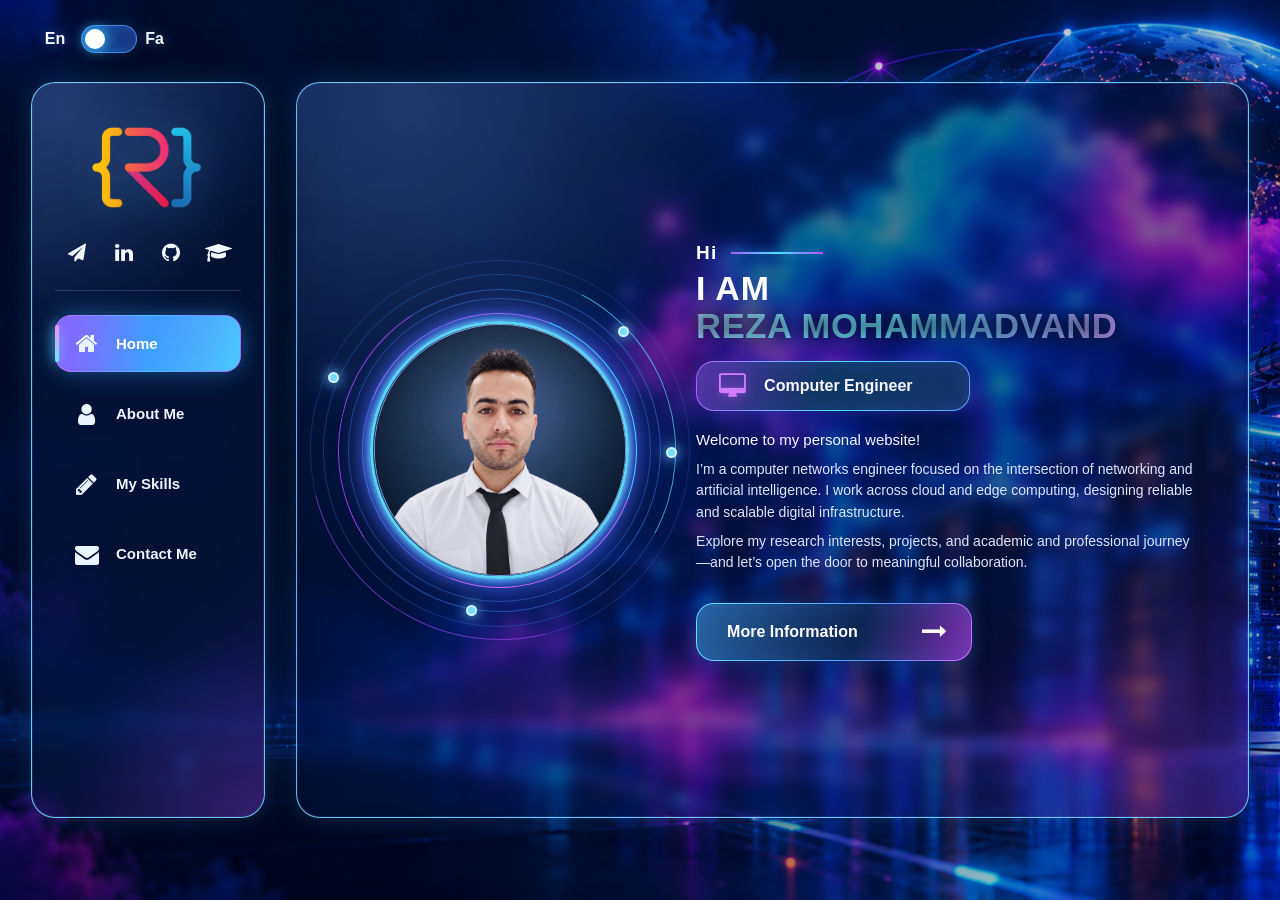
==== commit 4721e78a: "Add Google Scholar profile links" ====
--- a/index.html
+++ b/index.html
@@ -48,6 +48,7 @@
         -->
         <a href="https://www.linkedin.com/in/reza-mohammadvand" target="_blank" rel="noopener noreferrer" class="icon" aria-label="LinkedIn"><i class="fa fa-linkedin"></i></a>
         <a href="https://github.com/reza-mohammadvand" target="_blank" rel="noopener noreferrer" class="icon" aria-label="GitHub"><i class="fa fa-github" aria-hidden="true"></i></a>
+        <a href="https://scholar.google.com/citations?user=QKGzM4YAAAAJ&amp;hl=en" target="_blank" rel="noopener noreferrer" class="icon" aria-label="Google Scholar"><i class="fa fa-graduation-cap" aria-hidden="true"></i></a>
       </div>
       <ul>
         <li>
@@ -514,6 +515,7 @@
                     <a href="https://www.instagram.com/programmer_reza" target="_blank" rel="noopener noreferrer" aria-label="Instagram"><i class="fa fa-instagram" aria-hidden="true"></i></a>
                     -->
                     <a href="https://t.me/Reza1998_M" target="_blank" rel="noopener noreferrer" aria-label="Telegram"><i class="fa fa-paper-plane" aria-hidden="true"></i></a>
+                    <a href="https://scholar.google.com/citations?user=QKGzM4YAAAAJ&amp;hl=en" target="_blank" rel="noopener noreferrer" aria-label="Google Scholar"><i class="fa fa-graduation-cap" aria-hidden="true"></i></a>
                   </div>
                 </div>
               </aside>
